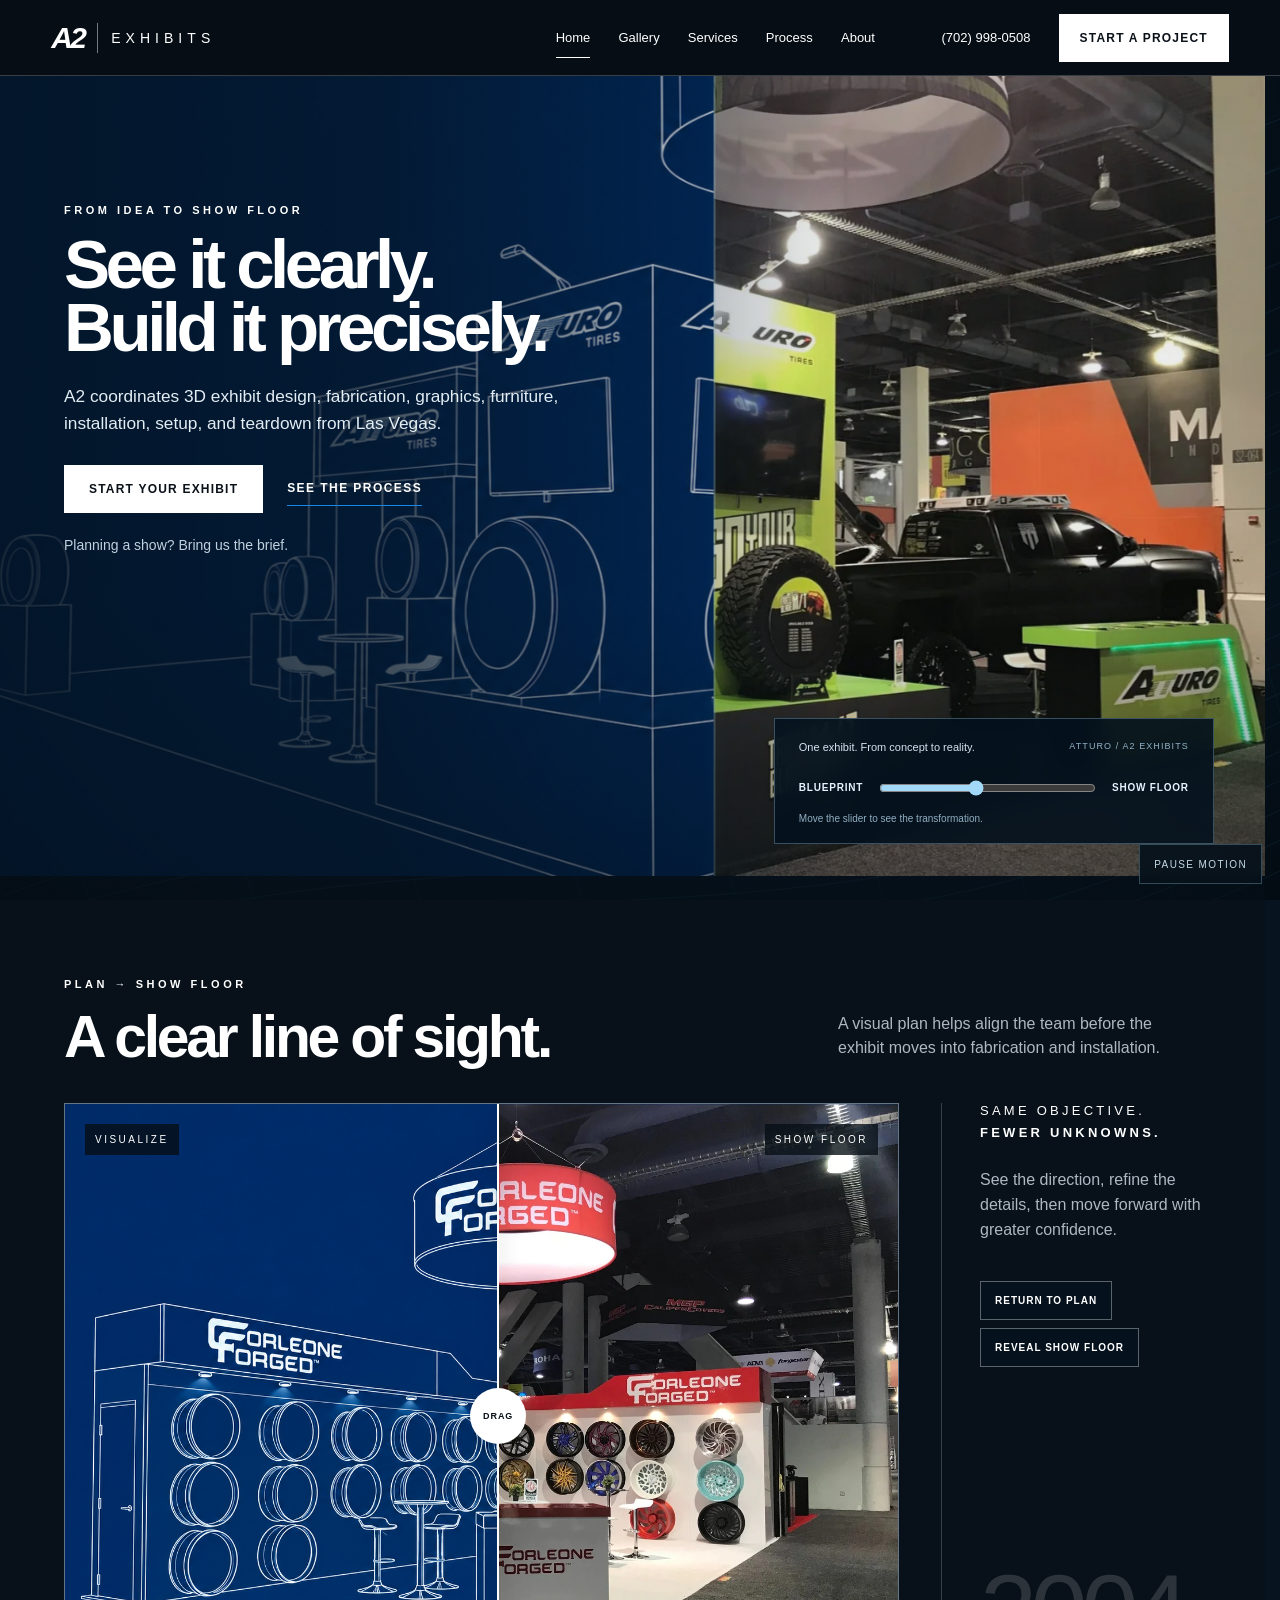
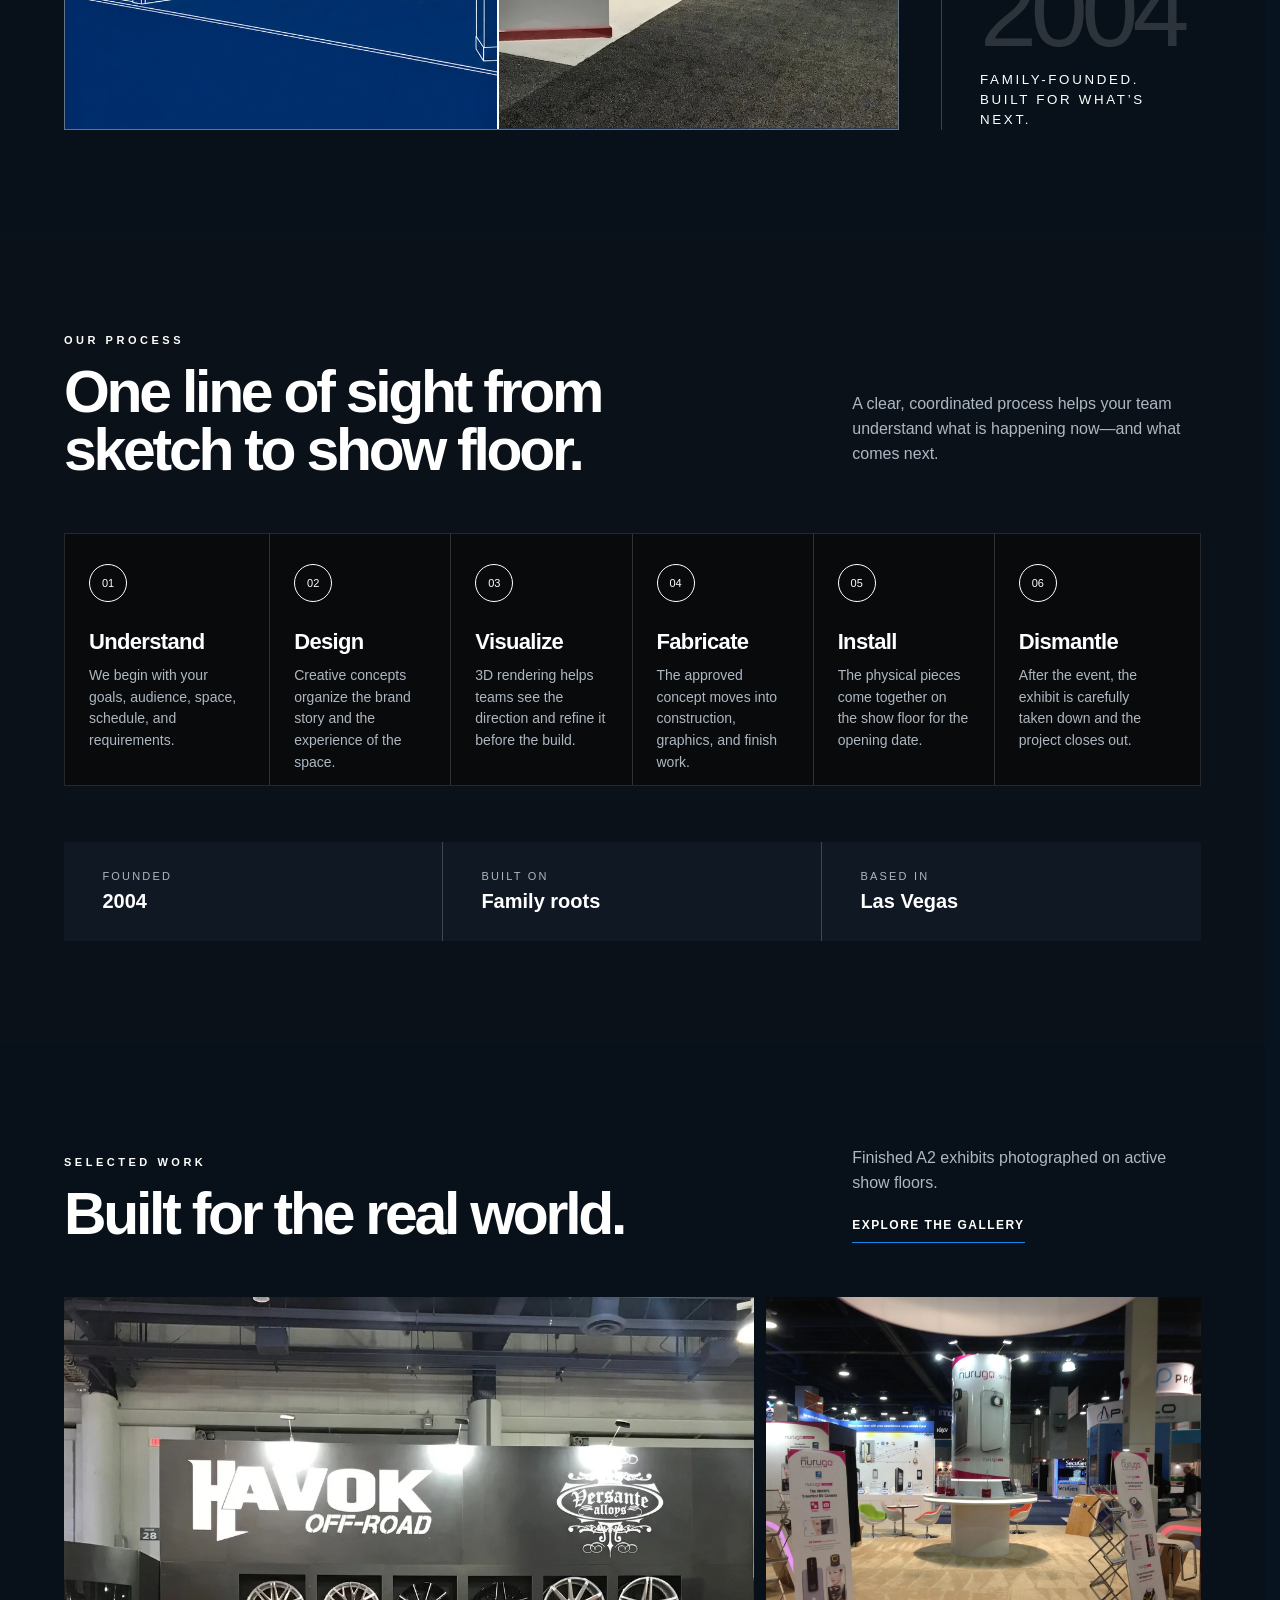
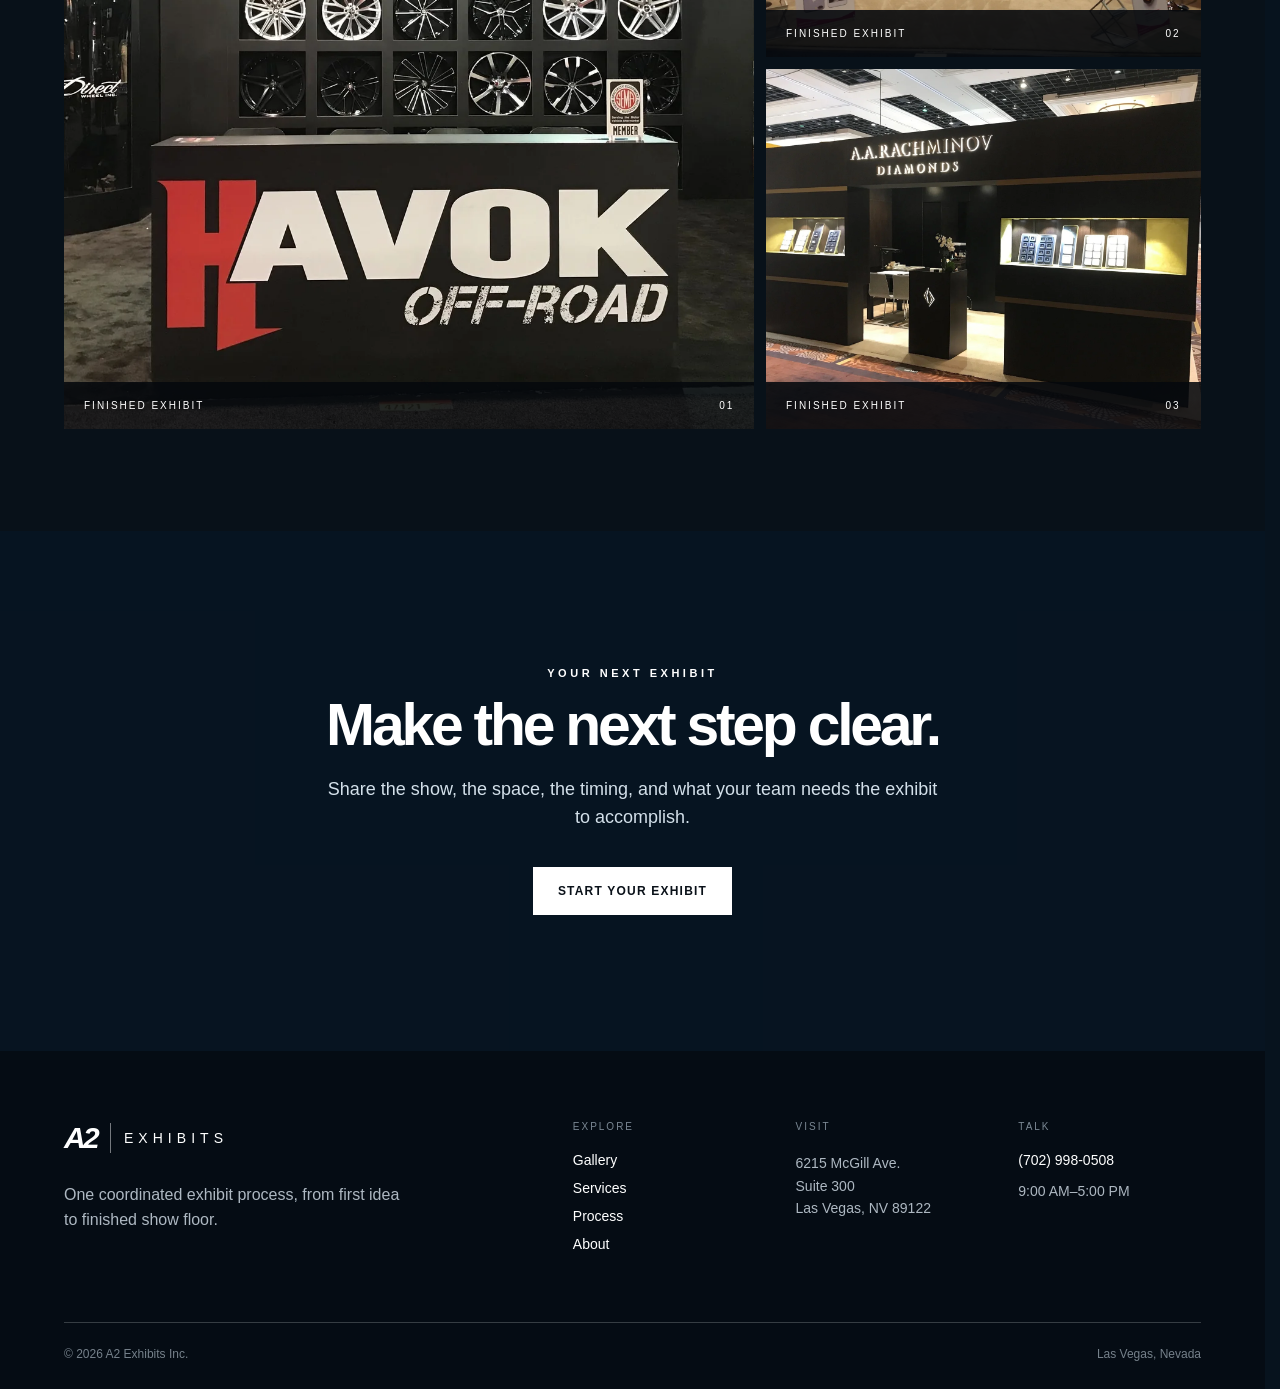
==== index.html @ d5bcac2b "v1" ====
<!doctype html><html lang="en"><head><meta charset="UTF-8"/><meta name="viewport" content="width=device-width,initial-scale=1"/><meta name="description" content="A2 Exhibits coordinates trade show exhibit design, fabrication, graphics, furniture, installation, setup, and teardown from Las Vegas."/><meta name="theme-color" content="#071018"/><meta property="og:title" content="A2 Exhibits | From Idea to Show Floor"/><meta property="og:description" content="One coordinated exhibit process from design through the finished show floor."/><meta property="og:type" content="website"/><title>A2 Exhibits | From Idea to Show Floor</title><script type="application/ld+json">{"@context":"https://schema.org","@type":"LocalBusiness","name":"A2 Exhibits Inc.","foundingDate":"2004","telephone":"+1-702-998-0508","address":{"@type":"PostalAddress","streetAddress":"6215 McGill Ave. Suite 300","addressLocality":"Las Vegas","addressRegion":"NV","postalCode":"89122","addressCountry":"US"}}</script>  <script type="module" crossorigin src="./assets/main-TRysPRnf.js"></script>
  <link rel="stylesheet" crossorigin href="./assets/main-COC-IP4l.css">
</head><body data-page="home"><div id="root"></div></body></html>
---- assets/main-COC-IP4l.css ----
.editorial-page{color:#fff;--editorial-line:rgba(177,210,228,.2);--editorial-muted:#b7c7d1;--editorial-surface:rgba(7,14,20,.76)}.editorial-width{width:calc(100% - clamp(44px,10vw,160px));max-width:1500px;margin-inline:auto;min-width:0}.editorial-page p{color:var(--editorial-muted);font-size:16px;line-height:1.7}.editorial-page .eyebrow{color:#a7d3ed;font-size:10px;line-height:1.5;letter-spacing:.23em}.editorial-page h1{font-size:clamp(52px,5.7vw,94px);line-height:1.02;letter-spacing:-.055em}.editorial-page h1 span{color:#b5cbd9}.editorial-page h2{font-size:clamp(34px,3.8vw,60px);line-height:1.08;letter-spacing:-.045em}.editorial-page h3{font-size:28px;line-height:1.12;letter-spacing:-.035em}.editorial-page .editorial-lede{font-size:clamp(17px,1.45vw,21px);line-height:1.65;max-width:560px}.editorial-page figure{margin:0;min-width:0}.editorial-page figure img{display:block;width:100%;height:auto;object-fit:cover}.editorial-page figcaption{font-size:10px;letter-spacing:.1em;line-height:1.6;color:#b7c7d1;padding:16px 0}.company-hero{display:grid;grid-template-columns:1.04fr 1fr;align-items:center;gap:clamp(32px,5vw,80px);padding-block:clamp(54px,6vw,96px)}.company-hero-copy{min-width:0}.company-hero-photo{border:1px solid var(--editorial-line);background:var(--editorial-surface)}.company-hero-photo img{aspect-ratio:4/3}.company-hero-photo figcaption{display:flex;justify-content:space-between;gap:20px;padding:17px 20px}.company-facts{display:grid;grid-template-columns:repeat(3,minmax(0,1fr));border-block:1px solid var(--editorial-line);padding-block:28px;margin-block:0 88px}.company-facts>div{padding:0 32px;border-right:1px solid var(--editorial-line)}.company-facts>div:first-child{padding-left:0}.company-facts>div:last-child{border:0}.company-facts dt{font-size:10px;letter-spacing:.18em;text-transform:uppercase;color:var(--editorial-muted);margin-bottom:12px}.company-facts dd{font-size:clamp(24px,2.6vw,40px);font-weight:700;letter-spacing:-.035em;margin:0}.company-story{display:grid;grid-template-columns:1fr .85fr;gap:clamp(40px,9vw,140px);padding-bottom:100px;scroll-margin-top:110px}.company-story>div>p{max-width:610px}.company-milestones{list-style:none;padding:0;margin:0;border-left:1px solid var(--editorial-line)}.company-milestones li{padding:5px 0 24px 32px;margin-bottom:24px;border-bottom:1px solid var(--editorial-line)}.company-milestones li:last-child{margin:0;border:0;padding-bottom:0}.company-milestones span,.editorial-index{font-size:11px;letter-spacing:.13em;color:#91c8e8}.company-milestones h3{margin:14px 0 10px}.company-milestones p{margin-bottom:0}.company-capabilities{display:grid;grid-template-columns:1fr 1fr;gap:clamp(36px,6vw,90px);align-items:center;margin-bottom:100px}.company-capabilities figure img{aspect-ratio:4/3;border:1px solid var(--editorial-line)}.capability-lines{list-style:none;margin:25px 0;padding:0}.capability-lines li{display:flex;align-items:center;gap:20px;padding:18px 0;border-top:1px solid var(--editorial-line);font-size:15px}.capability-lines span{color:#91c8e8;font-size:11px}.company-principles{margin-bottom:100px}.principle-grid{display:grid;grid-template-columns:repeat(3,minmax(0,1fr));gap:16px;margin-top:36px}.principle-grid article{padding:32px;background:var(--editorial-surface);border:1px solid var(--editorial-line)}.principle-grid h3{margin:34px 0 16px}.principle-grid p{margin:0}.company-contact{display:grid;grid-template-columns:1fr .6fr;gap:48px;align-items:center;border-top:1px solid var(--editorial-line);padding:50px 0 80px}.company-contact .button{margin-top:12px}.company-contact-details{display:flex;flex-direction:column;align-items:flex-start;gap:20px;border-left:1px solid var(--editorial-line);padding:20px 0 20px 40px}.company-contact-details address{color:var(--editorial-muted);line-height:1.8}.company-contact-details>a{font-size:clamp(23px,2.5vw,34px);text-decoration:none}.company-contact-details>span:last-child{font-size:13px;color:var(--editorial-muted)}.process-introduction{display:grid;grid-template-columns:1.2fr 1fr;gap:clamp(36px,7vw,100px);align-items:end;padding-block:80px 55px}.process-introduction h1{margin-bottom:0}.process-introduction>div>p:last-of-type{max-width:500px}.process-overview{display:grid;grid-template-columns:repeat(6,minmax(0,1fr));border:1px solid var(--editorial-line);background:var(--editorial-surface);margin-bottom:90px}.process-overview a{padding:22px;display:grid;grid-template-columns:1fr auto;gap:18px;text-decoration:none;border-right:1px solid var(--editorial-line);transition:background-color .2s}.process-overview a:last-child{border:0}.process-overview a:hover{background:#3683b12b}.process-overview a>span:first-child{grid-column:1/-1;font-size:11px;color:#91c8e8}.process-overview strong{font-size:14px;font-weight:500}.process-overview a>span:last-child{color:#91c8e8}.process-chapter{margin-bottom:88px}.chapter-heading{display:grid;grid-template-columns:1.2fr .8fr;align-items:end;gap:60px;margin-bottom:30px}.chapter-heading h2{margin-bottom:0}.chapter-heading>p{margin:0;max-width:480px}.chapter-body{display:grid;grid-template-columns:.95fr 1.05fr;gap:32px;align-items:start}.chapter-photo{position:sticky;top:104px}.chapter-photo img{aspect-ratio:4/3;border:1px solid var(--editorial-line)}.chapter-stages{display:grid;gap:16px}.journey-stage{padding:30px 34px;background:var(--editorial-surface);border:1px solid var(--editorial-line);scroll-margin-top:100px}.journey-stage-title{display:flex;align-items:baseline;gap:20px}.journey-stage h3{margin-bottom:16px;font-size:32px}.journey-stage p{margin-bottom:15px}.journey-stage .stage-focus{font-size:12px;color:#9db1be;line-height:1.8}.stage-outcome{border-top:1px solid var(--editorial-line);padding-top:16px;display:grid;gap:7px}.stage-outcome span{font-size:9px;text-transform:uppercase;letter-spacing:.15em;color:#91c8e8}.stage-outcome strong{font-size:14px;font-weight:500}.process-ready{border-top:1px solid var(--editorial-line);padding:45px 0 80px}.process-ready ul{padding:0;list-style:none;display:grid;grid-template-columns:repeat(4,minmax(0,1fr));gap:14px;margin:35px 0}.process-ready li{background:var(--editorial-surface);border:1px solid var(--editorial-line);padding:24px;font-size:14px;display:grid;gap:25px}.process-ready li span{font-size:11px;color:#91c8e8}.process-ready-action{display:flex;align-items:center;justify-content:space-between;gap:24px}.process-ready-action p{margin:0}@media(max-width:1100px){.company-hero,.company-capabilities{gap:32px}.company-hero h1{font-size:clamp(46px,5.6vw,66px)}.process-overview a{padding:18px 12px}.process-overview strong{font-size:12px}.chapter-body{grid-template-columns:.8fr 1fr;gap:24px}.journey-stage{padding:24px}.principle-grid article{padding:24px}.company-story{gap:40px}}@media(max-width:760px){.editorial-width{width:calc(100% - 28px)}.editorial-page{text-align:center}.editorial-page h1,.company-hero h1{font-size:clamp(40px,10.5vw,64px)}.editorial-page h2{font-size:clamp(30px,8.3vw,44px)}.editorial-page .editorial-lede{margin-inline:auto}.editorial-page .eyebrow{letter-spacing:.17em}.company-hero{grid-template-columns:1fr;gap:30px;padding-block:48px 32px}.company-hero-copy{padding-inline:8px}.company-hero-photo figcaption{display:block;padding:14px}.company-hero-photo figcaption span{display:block}.company-facts{grid-template-columns:1fr;gap:18px;padding:24px 0;margin-bottom:44px}.company-facts>div,.company-facts>div:first-child{padding:0 0 18px;border:0;border-bottom:1px solid var(--editorial-line)}.company-facts>div:last-child{padding:0}.company-facts dd{font-size:28px}.company-facts dt{margin-bottom:6px}.company-story,.company-capabilities{grid-template-columns:1fr;gap:32px;padding-bottom:0;margin-bottom:52px}.company-story>div{padding:0 10px}.company-milestones{border:0;display:grid;gap:12px}.company-milestones li,.company-milestones li:last-child{margin:0;padding:26px 18px;background:var(--editorial-surface);border:1px solid var(--editorial-line)}.company-capabilities>div{padding:0 10px}.capability-lines li{justify-content:center;gap:12px}.company-principles{margin-bottom:48px}.principle-grid{grid-template-columns:1fr;gap:12px;margin-top:24px}.principle-grid article{padding:26px 18px}.principle-grid h3{margin-top:20px}.company-contact{grid-template-columns:1fr;gap:35px;padding:36px 8px 55px}.company-contact-details{align-items:center;border-left:0;border-top:1px solid var(--editorial-line);padding:28px 0 0;gap:16px}.process-introduction{grid-template-columns:1fr;gap:22px;padding:48px 8px 32px}.process-introduction>div>p:last-of-type{margin-inline:auto}.process-overview{grid-template-columns:repeat(3,minmax(0,1fr));margin-bottom:45px}.process-overview a{padding:18px 10px;gap:12px;border-bottom:1px solid var(--editorial-line)}.process-overview a:nth-child(3n){border-right:0}.process-overview a:nth-child(n+4){border-bottom:0}.process-overview a>span:first-child{text-align:left}.chapter-heading{grid-template-columns:1fr;gap:16px;padding-inline:8px;margin-bottom:24px}.chapter-heading>p{margin-inline:auto}.chapter-body{grid-template-columns:1fr;gap:16px}.chapter-photo{position:static}.chapter-photo figcaption{padding:12px 8px}.process-chapter{margin-bottom:48px}.journey-stage{padding:26px 18px;scroll-margin-top:90px}.journey-stage-title{justify-content:center;gap:12px}.journey-stage h3{font-size:30px}.stage-outcome{justify-items:center}.process-ready{padding:32px 0 55px}.process-ready ul{grid-template-columns:repeat(2,minmax(0,1fr));gap:10px;margin:25px 0}.process-ready li{padding:22px 12px;gap:14px;line-height:1.5}.process-ready-action{flex-direction:column;gap:18px;padding-inline:8px}}.collection-section{max-width:1500px;width:calc(100% - clamp(44px,10vw,160px));margin:0 auto;padding:0 0 70px}.collection-heading{display:flex;align-items:center;justify-content:space-between;gap:24px;padding:22px 0;border-top:1px solid rgba(177,210,228,.2);color:#b7c7d1}.collection-heading>span{font-size:11px;letter-spacing:.14em;text-transform:uppercase}.collection-heading p{font-size:14px;margin:0}.collection-grid{display:grid;grid-template-columns:repeat(3,minmax(0,1fr));gap:22px}.collection-photo{display:block;min-width:0;padding:0;border:1px solid rgba(177,210,228,.2);background:#070e14b3;color:#fff;text-align:left;cursor:zoom-in;overflow:hidden}.collection-photo img{display:block;width:100%;height:auto;aspect-ratio:4/3;object-fit:contain;transition:filter .2s}.collection-photo:hover img{filter:brightness(1.1)}.collection-photo:focus-visible{outline:2px solid #91c8e8;outline-offset:5px}.collection-caption{display:flex;justify-content:space-between;align-items:center;gap:12px;padding:18px;font-size:13px}.collection-caption>span:last-child{font-size:11px;color:#91c8e8;white-space:nowrap}.gallery-viewer{position:fixed;top:0;right:0;bottom:0;left:0;width:min(1300px,94vw);max-width:94vw;max-height:94dvh;padding:22px;border:1px solid rgba(177,210,228,.3);background:#071018;color:#fff;margin:auto;overflow:auto}.gallery-viewer::backdrop{background:#00050af0}.gallery-viewer-content{width:100%}.gallery-viewer-top{display:flex;align-items:center;justify-content:space-between;gap:18px;margin-bottom:18px;font-size:14px}.gallery-viewer button{border:1px solid rgba(177,210,228,.3);background:transparent;color:#fff;padding:12px 16px;font:inherit;cursor:pointer;min-height:44px;white-space:nowrap}.gallery-viewer button:hover{background:#91c8e824}.gallery-viewer button:focus-visible{outline:2px solid #91c8e8;outline-offset:3px}.gallery-viewer-content>img{display:block;max-width:100%;width:auto;max-height:70dvh;height:auto;margin:auto;object-fit:contain}.gallery-viewer-controls{display:flex;justify-content:space-between;align-items:center;gap:20px;margin-top:18px}.gallery-viewer-controls p{font-size:13px;color:#b7c7d1;text-align:center;margin:0}@media(max-width:1050px){.collection-grid{grid-template-columns:repeat(2,minmax(0,1fr));gap:16px}}@media(max-width:760px){.collection-section{width:calc(100% - 28px);padding-bottom:40px}.collection-heading{flex-direction:column;gap:10px;text-align:center}.collection-grid{grid-template-columns:1fr;gap:20px}.collection-caption{padding:16px}.gallery-viewer{padding:14px;max-width:96vw;width:96vw}.gallery-viewer-top{font-size:12px}.gallery-viewer-controls{flex-wrap:wrap;gap:12px}.gallery-viewer-controls p{order:3;flex-basis:100%}.gallery-viewer-content>img{max-height:65dvh}}@media(prefers-reduced-motion:reduce){.collection-photo img{transition:none}}.site-atmosphere{position:fixed;top:0;right:0;bottom:0;left:0;z-index:0;overflow:hidden;pointer-events:none;background:#07131e;contain:strict;view-transition-name:site-atmosphere}.site-atmosphere:before{content:"";position:absolute;top:0;right:0;bottom:0;left:0;z-index:1;background:radial-gradient(ellipse at 58% 52%,rgba(34,108,151,.15),transparent 42%),linear-gradient(180deg,rgba(3,11,18,.26),transparent 32%,rgba(20,74,105,.07) 62%,rgba(2,8,14,.34));mix-blend-mode:screen}.site-atmosphere:after{content:"";position:absolute;top:0;right:0;bottom:0;left:0;z-index:2;background:linear-gradient(90deg,rgba(2,8,13,.3),transparent 18%,transparent 82%,rgba(2,8,13,.25)),linear-gradient(0deg,rgba(2,7,12,.34),transparent 28%);box-shadow:inset 0 0 140px #0000003d}.wave-position-wrapper{position:absolute;top:-24px;bottom:-24px;left:-24px;width:calc(124vw + 48px);z-index:0;transform:translate3d(calc(var(--wave-page-index,0) * -6vw),0,0);will-change:transform;contain:layout paint}.spatial-lattice{position:relative;z-index:0;display:block;width:100%;height:100%;opacity:.95}html.motion-paused .wave-position-wrapper{transition:none}.motion-toggle{position:fixed;right:18px;bottom:16px;z-index:55;border:1px solid rgba(143,198,225,.32);padding:10px 14px;min-height:40px;background:#06111beb;color:#c4dbe7;font-size:10px;letter-spacing:.14em;text-transform:uppercase;cursor:pointer;-webkit-backdrop-filter:blur(8px);backdrop-filter:blur(8px)}.motion-toggle:hover{border-color:#93cce8;color:#fff}@media(max-width:760px){.motion-toggle{right:12px;bottom:10px;padding:8px 10px;font-size:9px}}:root{--ink:#0a1119;--ink2:#101923;--blue:#075aa8;--bright:#1787e8;--paper:#f4f2ed;--paper2:#e7e5df;--white:#fff;--muted:#aeb8c2;--muted-dark:#5f6871;--line:rgba(255,255,255,.2);--line-dark:rgba(10,17,25,.2);--container:1500px;--header-height:76px;font-family:Arial,Helvetica,sans-serif;color:var(--ink);background:var(--paper);font-synthesis:none;text-rendering:optimizeLegibility}*{box-sizing:border-box}html{scroll-behavior:smooth;scrollbar-gutter:stable}body{margin:0;min-width:0;min-height:100vh;background:var(--ink);-webkit-font-smoothing:antialiased}img{display:block;max-width:100%}a{color:inherit}button,input,select,textarea{font:inherit}button,a{-webkit-tap-highlight-color:transparent}address{font-style:normal}:focus-visible{outline:3px solid var(--bright);outline-offset:4px}.sr-only{position:absolute;width:1px;height:1px;padding:0;margin:-1px;overflow:hidden;clip:rect(0,0,0,0);white-space:nowrap;border:0}.site-header{height:var(--header-height);min-height:var(--header-height);background:#070e15f5;color:#fff;display:flex;align-items:center;justify-content:space-between;gap:32px;padding:0 clamp(22px,4vw,72px);position:fixed;inset:0 0 auto;z-index:50;border-bottom:1px solid var(--line);-webkit-backdrop-filter:blur(18px);backdrop-filter:blur(18px)}.wordmark{display:inline-flex;align-items:center;gap:13px;text-decoration:none;flex:none}.wordmark-a2{font-size:30px;font-weight:900;letter-spacing:-.09em;font-style:italic}.wordmark-divider{width:1px;height:30px;background:currentColor;opacity:.45}.wordmark-name{font-size:14px;letter-spacing:.36em}.site-nav{display:flex;align-items:center;gap:clamp(18px,2.2vw,38px);font-size:13px}.site-nav>a{text-decoration:none;padding-block:12px;white-space:nowrap}.site-nav>a:not(.button){border-bottom:1px solid transparent}.site-nav>a[aria-current=page],.site-nav>a:not(.button):hover{border-color:currentColor}.site-nav .nav-phone{margin-left:clamp(0px,3vw,48px)}.site-nav .nav-cta{padding:14px 20px}.menu-toggle{display:none;color:#fff;background:transparent;border:1px solid var(--line);text-transform:uppercase;letter-spacing:.18em;font-size:11px;padding:12px 14px}.button{display:inline-flex;align-items:center;justify-content:center;min-height:48px;padding:14px 24px;border:1px solid transparent;text-decoration:none;text-transform:uppercase;letter-spacing:.1em;font-weight:800;font-size:12px;cursor:pointer;transition:background .2s,color .2s,border-color .2s,transform .2s}.button:hover{transform:translateY(-2px)}.button-light{color:var(--ink);background:var(--white);border-color:var(--white)}.button-light:hover{background:var(--bright);color:#fff;border-color:var(--bright)}.button-dark{color:#fff;background:var(--ink);border-color:var(--ink)}.button-dark:hover{background:var(--blue);border-color:var(--blue)}.text-link{display:inline-flex;padding:10px 0;color:#fff;text-decoration:none;font-size:12px;font-weight:800;text-transform:uppercase;letter-spacing:.12em;border-bottom:1px solid var(--bright)}.dark-link{color:var(--ink)}.button-row{display:flex;align-items:center;flex-wrap:wrap;gap:24px;margin-top:28px}.eyebrow{margin:0 0 16px;font-size:11px;font-weight:800;line-height:1.2;letter-spacing:.32em;text-transform:uppercase}h1,h2,h3,p{margin-top:0}h1,h2,h3{text-wrap:balance}h1{font-size:clamp(52px,5.2vw,88px);line-height:.91;letter-spacing:-.065em;margin-bottom:24px}h2{font-size:clamp(38px,4.6vw,72px);line-height:.98;letter-spacing:-.055em;margin-bottom:22px}h3{font-size:22px;line-height:1.05;letter-spacing:-.03em}p{line-height:1.55}.home-hero{min-height:760px;display:grid;grid-template-columns:minmax(0,1fr) minmax(0,1.08fr);color:#fff;background:#052748;position:relative;overflow:hidden}.hero-plan{position:absolute;top:0;right:42%;bottom:0;left:0;background:none center/cover no-repeat;opacity:.52;mix-blend-mode:screen}.hero-copy{padding:clamp(96px,7.5vw,138px) clamp(28px,5vw,80px) 70px;position:relative;z-index:2;align-self:start}.hero-copy h1{max-width:760px}.hero-lede{max-width:680px;font-size:clamp(17px,1.35vw,22px);color:#e2ebf2}.microcopy{margin-top:22px;color:#c0d1df;font-size:14px}.hero-photo{min-height:760px;position:relative;overflow:hidden;clip-path:polygon(13% 0,100% 0,100% 100%,0 100%);background:var(--ink)}.hero-photo:after{content:"";position:absolute;top:0;right:0;bottom:0;left:0;background:#010c152e;pointer-events:none}.hero-photo img{width:100%;height:100%;object-fit:cover;object-position:48% center}.photo-proof{position:absolute;right:28px;bottom:28px;z-index:2;padding:10px 12px;background:#070e15db;color:#fff;font-size:10px;text-transform:uppercase;letter-spacing:.22em}.compare-section{color:#fff;background:#0b131c;padding:clamp(72px,8vw,128px) clamp(22px,5vw,80px)}.compare-heading-row{max-width:var(--container);margin:0 auto 38px;display:grid;grid-template-columns:minmax(0,1.2fr) minmax(280px,.6fr);align-items:end;gap:48px}.compare-heading-row h2{margin-bottom:0}.compare-heading-row>p{color:var(--muted);max-width:470px;margin:0 0 4px}.compare-layout{max-width:var(--container);margin:0 auto;display:grid;grid-template-columns:minmax(0,3fr) minmax(260px,.75fr);gap:42px;align-items:stretch}.compare-frame{min-height:550px;position:relative;overflow:hidden;border:1px solid rgba(255,255,255,.38);background:#051f38}.compare-frame img{position:absolute;top:0;right:0;bottom:0;left:0;width:100%;height:100%;object-fit:cover}.compare-base{object-position:center;filter:contrast(1.05) brightness(.8)}.compare-reveal{position:absolute;inset:0 0 0 var(--position);overflow:hidden}.compare-reveal img{width:calc(100%*100/(100 - var(--position)));max-width:none;left:auto;right:0;object-position:center}.compare-divider{position:absolute;top:0;bottom:0;left:var(--position);width:2px;background:#fff;transform:translate(-1px);box-shadow:0 0 20px #00000073}.compare-divider:after{content:"DRAG";position:absolute;top:50%;left:50%;transform:translate(-50%,-50%);width:56px;height:56px;border-radius:50%;background:#fff;color:var(--ink);display:grid;place-items:center;font-size:9px;letter-spacing:.1em;font-weight:900}.compare-range{position:absolute;top:0;right:0;bottom:0;left:0;width:100%;height:100%;opacity:0;cursor:ew-resize}.compare-label{position:absolute;top:20px;z-index:4;font-size:10px;text-transform:uppercase;letter-spacing:.25em;background:#060d14c7;padding:10px}.compare-label-left{left:20px}.compare-label-right{right:20px}.compare-note{display:flex;flex-direction:column;justify-content:center;border-left:1px solid var(--line);padding-left:38px}.compare-note>span:first-child,.compare-note>strong{font-size:13px;letter-spacing:.25em;text-transform:uppercase}.compare-note>strong{margin:7px 0 28px}.compare-note p{color:var(--muted)}.compare-note .year{margin-top:auto;font-size:clamp(70px,8vw,130px);line-height:.8;font-weight:200;letter-spacing:-.06em;color:#ffffff26}.compare-note small{margin-top:18px;line-height:1.5;text-transform:uppercase;letter-spacing:.2em}.section-light{background:var(--paper);color:var(--ink)}.section-dark{background:var(--ink);color:#fff}.process-preview,.work-preview,.gallery-section,.services-list,.timeline,.story-section,.location-section{padding:clamp(72px,8vw,132px) clamp(22px,5vw,80px)}.section-intro{max-width:var(--container);margin:0 auto 54px}.split-intro{display:grid;grid-template-columns:minmax(0,1.35fr) minmax(280px,.65fr);gap:64px;align-items:end}.split-intro h2{margin-bottom:0}.split-intro>p,.split-intro>div:last-child>p{max-width:500px;color:var(--muted-dark);margin-bottom:12px}.work-preview .split-intro>div:last-child>p{color:var(--muted)}.process-grid{max-width:var(--container);margin:0 auto;display:grid;grid-template-columns:repeat(6,1fr);border-top:1px solid var(--line-dark)}.process-step{padding:30px 24px 12px 0;min-height:230px;position:relative;border-right:1px solid var(--line-dark)}.process-step:not(:first-child){padding-left:24px}.process-step:last-child{border-right:0}.process-step>span{display:inline-grid;width:38px;height:38px;place-items:center;border:1px solid currentColor;border-radius:50%;font-size:11px}.process-step h3{margin:28px 0 12px}.process-step p{color:var(--muted-dark);font-size:14px;margin-bottom:0}.trust-strip{max-width:var(--container);margin:56px auto 0;display:grid;grid-template-columns:repeat(3,1fr);background:var(--ink2);color:#fff}.trust-strip>div{padding:28px clamp(20px,3vw,48px);border-right:1px solid var(--line);display:flex;flex-direction:column;gap:8px}.trust-strip>div:last-child{border-right:0}.trust-strip span{color:var(--muted);font-size:11px;text-transform:uppercase;letter-spacing:.2em}.trust-strip strong{font-size:20px}.preview-grid{max-width:var(--container);margin:0 auto;display:grid;grid-template-columns:1.35fr .85fr;grid-template-rows:repeat(2,minmax(260px,360px));gap:12px}.project-card{margin:0;position:relative;overflow:hidden;background:var(--ink2)}.project-card:first-child{grid-row:1/span 2}.project-card img{width:100%;height:100%;object-fit:cover;transition:transform .5s}.project-card:hover img{transform:scale(1.025)}.project-card figcaption,.gallery-item figcaption{position:absolute;inset:auto 0 0;display:flex;justify-content:space-between;gap:16px;padding:18px 20px;background:#05090de0;color:#fff;font-size:10px;text-transform:uppercase;letter-spacing:.2em}.conversion-band{min-height:520px;display:grid;place-content:center;justify-items:center;text-align:center;padding:72px 22px;color:#fff;background:#073c70 none center/cover no-repeat;position:relative;isolation:isolate}.conversion-band:before{content:"";position:absolute;top:0;right:0;bottom:0;left:0;background:#02121fc7;z-index:-1}.conversion-band h2{max-width:900px}.conversion-band p:not(.eyebrow){max-width:620px;color:#d3e0ea;font-size:18px}.conversion-band .button{margin-top:18px}.interior-hero{min-height:540px;color:#fff;display:grid;place-items:center;text-align:center;position:relative;overflow:hidden;background:#052e52;padding:90px 22px}.interior-plan{position:absolute;top:0;right:0;bottom:0;left:0;background:none center/cover no-repeat;opacity:.42}.interior-hero:after{content:"";position:absolute;top:0;right:0;bottom:0;left:0;background:#020c1580}.interior-copy{max-width:1100px;position:relative;z-index:2}.interior-copy h1{font-size:clamp(54px,7vw,112px)}.interior-copy>p:last-of-type{max-width:760px;margin:0 auto;font-size:clamp(17px,1.5vw,22px);color:#e0e9f0}.gallery-grid{max-width:var(--container);margin:0 auto;display:grid;grid-template-columns:repeat(12,1fr);gap:14px}.gallery-item{margin:0;position:relative;overflow:hidden;min-height:380px;background:var(--ink2)}.gallery-item img{width:100%;height:100%;object-fit:cover;transition:transform .5s}.gallery-item:hover img{transform:scale(1.02)}.gallery-item-1,.gallery-item-4{grid-column:span 7}.gallery-item-2,.gallery-item-3{grid-column:span 5}.gallery-item-5,.gallery-item-6{grid-column:span 6}.quiet-note{padding:clamp(80px,10vw,150px) clamp(22px,10vw,180px)}.quiet-note h2{max-width:1050px}.quiet-note>p:last-child{max-width:680px;color:var(--muted);font-size:18px}.services-list{display:grid;gap:0}.service-row{max-width:var(--container);width:100%;margin:0 auto;padding:42px 0;display:grid;grid-template-columns:90px minmax(260px,1fr) minmax(280px,.8fr);gap:34px;align-items:start;border-top:1px solid var(--line-dark)}.service-row:last-child{border-bottom:1px solid var(--line-dark)}.service-row>span{color:var(--blue);font-size:13px;letter-spacing:.18em}.service-row h2{font-size:clamp(32px,4vw,58px);margin:0}.service-row p{margin:4px 0 0;color:var(--muted-dark);max-width:520px}.service-feature{display:grid;grid-template-columns:1.15fr .85fr;min-height:700px}.feature-photo{min-height:650px}.feature-photo img{width:100%;height:100%;object-fit:cover}.feature-copy{align-self:center;padding:clamp(60px,8vw,130px)}.feature-copy p:not(.eyebrow){color:var(--muted);font-size:18px}.feature-copy .button{margin-top:24px}.timeline{display:grid;gap:0}.timeline-row{max-width:var(--container);width:100%;margin:0 auto;padding:56px 0;display:grid;grid-template-columns:90px minmax(300px,.8fr) minmax(360px,1.15fr);gap:42px;align-items:center;border-top:1px solid var(--line-dark)}.timeline-number{font-size:38px;color:var(--blue);font-weight:800}.timeline-row h2{font-size:clamp(42px,5vw,78px);margin-bottom:18px}.timeline-row>div p:last-child{color:var(--muted-dark);max-width:560px}.timeline-row img{width:100%;aspect-ratio:16/9;object-fit:cover}.story-section{display:grid;grid-template-columns:minmax(240px,.65fr) minmax(0,1.35fr);gap:clamp(48px,10vw,170px);align-items:start}.story-index{position:sticky;top:130px;display:flex;flex-direction:column}.story-index>span{font-size:clamp(96px,14vw,220px);line-height:.8;letter-spacing:-.08em;color:var(--paper2);font-weight:800}.story-index small{margin-top:24px;text-transform:uppercase;letter-spacing:.2em}.story-copy{max-width:820px}.story-copy>p:not(.eyebrow){font-size:clamp(18px,1.5vw,23px);color:var(--muted-dark)}.about-values{display:grid;grid-template-columns:repeat(3,1fr);padding:0 clamp(22px,5vw,80px)}.about-values article{padding:clamp(55px,7vw,110px) clamp(20px,4vw,64px);border-right:1px solid var(--line)}.about-values article:last-child{border-right:0}.about-values span{color:var(--bright);letter-spacing:.2em}.about-values h3{font-size:42px;margin:60px 0 18px}.about-values p{color:var(--muted)}.location-section{display:flex;justify-content:space-between;gap:48px;align-items:end}.location-section h2{margin-bottom:18px}.location-section>div:first-child>p:last-child{color:var(--muted-dark);font-size:18px}.location-actions{display:flex;align-items:center;flex-wrap:wrap;gap:28px}.inquiry-layout{display:grid;grid-template-columns:minmax(0,1.45fr) minmax(300px,.55fr);gap:clamp(44px,8vw,120px);padding:clamp(72px,8vw,132px) clamp(22px,6vw,96px)}.project-form{max-width:950px}.form-heading{display:grid;grid-template-columns:64px 1fr;gap:20px;align-items:start;margin:12px 0 32px;padding-top:26px;border-top:1px solid var(--line-dark)}.form-heading>span{color:var(--blue);font-size:13px;letter-spacing:.18em}.form-heading h2{font-size:clamp(32px,4vw,58px)}.field-grid{display:grid;grid-template-columns:repeat(2,1fr);gap:22px;margin-bottom:66px}.field-wide{grid-column:1/-1}.project-form label>span,.project-form legend{display:block;margin-bottom:10px;font-size:11px;font-weight:800;letter-spacing:.15em;text-transform:uppercase}.project-form input:not([type=checkbox]),.project-form select,.project-form textarea{width:100%;border:1px solid #b8bdc1;border-radius:0;background:#fff;color:var(--ink);padding:16px 14px;min-height:52px}.project-form textarea{resize:vertical}.project-form fieldset{border:0;padding:0;margin:0 0 54px}.check-grid{display:grid;grid-template-columns:repeat(2,1fr);border-top:1px solid var(--line-dark)}.check-grid label{display:flex;align-items:center;gap:12px;padding:18px 8px;border-bottom:1px solid var(--line-dark);cursor:pointer}.check-grid label>span{margin:0}.check-grid input{width:22px;height:22px;accent-color:var(--blue)}.message-field{display:block;margin-bottom:26px}.submit-button{width:100%}.form-disclosure{color:var(--muted-dark);font-size:13px;margin-top:16px}.contact-panel{background:var(--ink);color:#fff;padding:clamp(34px,5vw,70px);align-self:start;position:sticky;top:112px}.contact-panel h2{font-size:48px}.contact-phone{display:inline-block;color:#fff;font-size:clamp(28px,3vw,44px);font-weight:800;margin:12px 0 36px;text-decoration-thickness:1px;text-underline-offset:7px}.contact-panel address,.contact-panel>span{color:var(--muted);line-height:1.7}.contact-panel>span{display:block;margin-top:24px}.brief-ready{margin-top:48px;padding-top:30px;border-top:1px solid var(--line)}.brief-ready strong{font-size:25px}.brief-ready p{color:var(--muted)}.site-footer{background:#05090d;color:#fff;padding:70px clamp(22px,5vw,80px) 28px}.footer-main{max-width:var(--container);margin:0 auto 70px;display:grid;grid-template-columns:.8fr 1.2fr;gap:90px}.footer-main>div:first-child>p{color:var(--muted);max-width:350px;margin-top:28px}.footer-links{display:grid;grid-template-columns:repeat(3,1fr);gap:40px}.footer-links>div{display:flex;flex-direction:column;gap:12px;font-size:14px}.footer-links a{text-decoration:none}.footer-links a:hover{color:var(--bright)}.footer-links address,.footer-links span:not(.footer-label){color:var(--muted);line-height:1.6}.footer-label{text-transform:uppercase;letter-spacing:.2em;color:#7c8995;font-size:10px;margin-bottom:8px}.footer-bottom{max-width:var(--container);margin:0 auto;border-top:1px solid var(--line);padding-top:24px;display:flex;justify-content:space-between;gap:20px;color:#76818b;font-size:12px}@media(max-width:1100px){:root{--header-height:70px}.site-header{height:var(--header-height);min-height:var(--header-height)}.menu-toggle{display:inline-flex}.site-nav{position:fixed;inset:var(--header-height) 0 auto;padding:30px 24px 36px;background:#071018;flex-direction:column;align-items:stretch;gap:4px;transform:translateY(-130%);opacity:0;visibility:hidden;transition:transform .25s,opacity .25s,visibility .25s;border-bottom:1px solid var(--line)}.site-nav.is-open{transform:translateY(0);opacity:1;visibility:visible}.site-nav>a{padding:15px 4px}.site-nav .nav-phone{margin-left:0}.site-nav .nav-cta{margin-top:12px;text-align:center}.home-hero{grid-template-columns:1fr}.hero-plan{top:0;right:0;bottom:0;left:0;opacity:.32}.hero-copy{min-height:620px;display:flex;flex-direction:column;justify-content:center}.hero-photo{min-height:520px;clip-path:none}.compare-layout{grid-template-columns:1fr}.compare-note{border-left:0;border-top:1px solid var(--line);padding:34px 0 0}.compare-note .year{margin-top:40px}.process-grid{grid-template-columns:repeat(3,1fr)}.process-step:nth-child(3){border-right:0}.process-step:nth-child(n+4){border-top:1px solid var(--line-dark)}.service-feature{grid-template-columns:1fr}.feature-copy{padding:72px 8vw}.timeline-row{grid-template-columns:64px 1fr}.timeline-row img{grid-column:2}.inquiry-layout{grid-template-columns:1fr}.contact-panel{position:static}}@media(max-width:760px){h1{font-size:clamp(48px,15vw,74px)}h2{font-size:clamp(38px,11vw,58px)}.site-header{padding-inline:20px}.wordmark-a2{font-size:25px}.wordmark-name{font-size:11px}.hero-copy{padding:82px 24px 64px;min-height:600px}.hero-lede{font-size:17px}.hero-photo{min-height:430px}.compare-heading-row,.split-intro{grid-template-columns:1fr;gap:24px}.compare-frame{min-height:420px}.compare-label{top:12px}.compare-label-left{left:12px}.compare-label-right{right:12px}.process-grid{grid-template-columns:1fr;border-top:0}.process-step,.process-step:not(:first-child){min-height:0;padding:28px 0;border-right:0;border-top:1px solid var(--line-dark);display:grid;grid-template-columns:48px 1fr;column-gap:18px}.process-step h3{margin:7px 0 8px}.process-step p{grid-column:2}.trust-strip{grid-template-columns:1fr}.trust-strip>div{border-right:0;border-bottom:1px solid var(--line)}.trust-strip>div:last-child{border-bottom:0}.preview-grid{grid-template-columns:1fr;grid-template-rows:auto}.project-card:first-child{grid-row:auto}.project-card{min-height:320px}.gallery-grid{grid-template-columns:1fr}.gallery-item-1,.gallery-item-2,.gallery-item-3,.gallery-item-4,.gallery-item-5,.gallery-item-6{grid-column:auto}.gallery-item{min-height:320px}.service-row{grid-template-columns:46px 1fr;gap:16px}.service-row p{grid-column:2}.timeline-row{grid-template-columns:48px 1fr;gap:18px}.timeline-row img{grid-column:1/-1}.story-section{grid-template-columns:1fr}.story-index{position:static}.story-index>span{font-size:110px}.about-values{grid-template-columns:1fr}.about-values article{border-right:0;border-bottom:1px solid var(--line)}.about-values article:last-child{border-bottom:0}.about-values h3{margin-top:28px}.location-section{align-items:flex-start;flex-direction:column}.field-grid,.check-grid{grid-template-columns:1fr}.field-wide{grid-column:auto}.footer-main{grid-template-columns:1fr;gap:54px}.footer-links{grid-template-columns:1fr 1fr}.footer-bottom{flex-direction:column}}@media(prefers-reduced-motion:reduce){html{scroll-behavior:auto}*,*:before,*:after{animation-duration:.01ms!important;animation-iteration-count:1!important;transition-duration:.01ms!important}}html{--parallax-x:0;--parallax-y:0;--hero-scroll:0;overflow-x:clip}body{overflow-x:clip}.page-stage{position:relative;z-index:1;min-height:100vh;padding-top:var(--header-height);backface-visibility:hidden;view-transition-name:page-content}.section-light{background:transparent;color:#fff;-webkit-backdrop-filter:none;backdrop-filter:none}.section-light .split-intro>p,.section-light .split-intro>div:last-child>p,.section-light .process-step p,.section-light .service-row p,.section-light .timeline-row>div p:last-child,.section-light .story-copy>p:not(.eyebrow),.location-section>div:first-child>p:last-child,.section-light .form-disclosure{color:#aeb8c2}.section-light .dark-link{color:#fff}.process-grid{background:#0a0a0ac7;border:1px solid rgba(255,255,255,.12);padding:0 24px}.process-step{border-color:#ffffff29}.services-list,.timeline{gap:12px}.service-row,.timeline-row{background:#0a0a0ad1;border:1px solid rgba(255,255,255,.12);padding:clamp(30px,3vw,48px) clamp(22px,3vw,44px)}.service-row:last-child{border-bottom:1px solid rgba(255,255,255,.12)}.story-section,.location-section,.inquiry-layout{margin:clamp(24px,4vw,64px) clamp(22px,5vw,80px);padding:clamp(54px,6vw,96px) clamp(28px,4vw,64px);background:#0a0a0acc;border:1px solid rgba(255,255,255,.12)}.story-index>span{color:#ffffff38}.form-heading,.check-grid,.check-grid label{border-color:#ffffff2e}.section-dark,.compare-section{background:#08111a78;-webkit-backdrop-filter:none;backdrop-filter:none}.interior-hero{background:#051e3042}.interior-plan{display:none}.interior-hero:after{background:#030d1714}.conversion-band{background:#05203559}.conversion-band:before{background:#03101d1a}.site-footer{background:#050c14c7}.story-index>span{color:#acb8bd}.about-values{grid-template-columns:repeat(3,minmax(0,1fr))}.about-values article{min-width:0}.about-values h3{overflow-wrap:anywhere}.home-hero{display:block;position:relative;min-height:800px;background:#09243c;isolation:isolate;overflow:hidden}.hero-scene{position:absolute;top:-2%;right:-2%;bottom:-2%;left:-2%;overflow:hidden;z-index:0;transform:translate3d(calc(var(--parallax-x) * -11px),calc(var(--parallax-y) * -8px - var(--hero-scroll) * 20px),0) scale(1.025);will-change:transform}.hero-scene img{position:absolute;top:0;right:0;bottom:0;left:0;width:100%;height:100%;max-width:none;object-fit:cover;object-position:50% 53%;-webkit-user-select:none;user-select:none;pointer-events:none}.hero-blueprint-image{filter:none}.hero-built-layer{position:absolute;top:0;right:0;bottom:0;left:0;clip-path:inset(0 0 0 var(--hero-split));transition:clip-path .42s cubic-bezier(.22,1,.36,1)}.home-hero.is-dragging .hero-built-layer,.home-hero.is-dragging .hero-seam{transition:none}.hero-seam{position:absolute;top:0;bottom:0;left:var(--hero-split);width:1px;background:#bcebffad;box-shadow:0 0 14px #7ed3ff59;transition:left .42s cubic-bezier(.22,1,.36,1)}.hero-shade{position:absolute;top:0;right:0;bottom:0;left:0;z-index:1;pointer-events:none;background:linear-gradient(90deg,#031323de,#041424b8 30%,#03121f14 66%),linear-gradient(0deg,rgba(2,12,22,.42),transparent 35%)}.hero-copy{position:relative;z-index:2;width:54%;max-width:870px;display:block;min-height:0;padding:clamp(115px,10vw,160px) clamp(28px,5vw,80px) 180px}.hero-copy h1{font-size:clamp(54px,5.4vw,88px)}.hero-copy .hero-lede{max-width:550px;font-size:clamp(17px,1.35vw,22px);color:#e3edf4}.hero-reveal-controls{position:absolute;bottom:32px;right:4vw;z-index:3;width:440px;max-width:calc(100% - 48px);padding:20px 24px 17px;background:#04111de6;border:1px solid rgba(158,205,234,.33);-webkit-backdrop-filter:blur(12px);backdrop-filter:blur(12px);color:#fff}.hero-reveal-title{display:flex;justify-content:space-between;gap:20px;margin-bottom:17px}.hero-reveal-title>span{font-size:11px;line-height:1.5;color:#d4e6f0;max-width:200px}.hero-reveal-title small{font-size:9px;letter-spacing:.12em;line-height:1.6;text-transform:uppercase;color:#92b3c8;text-align:right}.hero-reveal-track{display:flex;align-items:center;gap:14px}.hero-reveal-track button{border:0;background:transparent;color:#e4f4ff;font-size:10px;font-weight:700;letter-spacing:.08em;text-transform:uppercase;padding:7px 0;cursor:pointer;white-space:nowrap}.hero-reveal-track button[aria-pressed=true]{color:#79cafa}.hero-reveal-track input{width:100%;min-width:36px;accent-color:#a3d9f8;height:26px;cursor:ew-resize;touch-action:pan-y}.hero-reveal-caption{font-size:10px;color:#90afc4;margin:8px 0 0}.compare-frame{cursor:ew-resize;touch-action:pan-y;-webkit-user-select:none;user-select:none;isolation:isolate;aspect-ratio:4/3;min-height:0}.compare-frame:focus-within{outline:3px solid #77caff;outline-offset:5px}.compare-reveal{top:0;right:0;bottom:0;left:0;clip-path:inset(0 0 0 var(--position));transition:clip-path .7s cubic-bezier(.22,1,.36,1)}.compare-reveal img{width:100%;max-width:100%;left:0;right:auto;object-position:center}.compare-divider{z-index:3;transition:left .7s cubic-bezier(.22,1,.36,1)}.compare-frame.is-dragging .compare-reveal,.compare-frame.is-dragging .compare-divider{transition:none}.compare-range{z-index:5;pointer-events:none;touch-action:pan-y}.compare-actions{display:flex;gap:8px;flex-wrap:wrap;margin:22px 0 30px}.compare-actions button{-webkit-appearance:none;-moz-appearance:none;appearance:none;border:1px solid rgba(255,255,255,.35);background:#04131e99;color:#fff;padding:13px 14px;text-transform:uppercase;letter-spacing:.1em;font-size:10px;font-weight:800;cursor:pointer;transition:background-color .2s,color .2s}.compare-actions button:hover,.compare-actions button:focus-visible{background:#fff;color:var(--ink)}.compare-base{filter:none;animation:none}@keyframes plan-luminance{to{filter:brightness(1.02)}}.project-card,.gallery-item,.feature-photo,.timeline-row img{--tilt-x:0deg;--tilt-y:0deg;--lift:0px;transform:perspective(1200px) translateY(var(--lift)) rotateX(var(--tilt-y)) rotateY(var(--tilt-x));will-change:transform}:root{background:#07131e;scrollbar-color:#607581 #07131e}html.page-travelling{pointer-events:none;scroll-behavior:auto}::view-transition{pointer-events:none}::view-transition-group(root){animation:none;overflow:clip;z-index:-1}::view-transition-image-pair(root){isolation:isolate}::view-transition-old(root),::view-transition-new(root){animation:none;opacity:0}::view-transition-group(page-content){animation:none;overflow:clip;z-index:1}::view-transition-image-pair(page-content){isolation:isolate}::view-transition-old(page-content),::view-transition-new(page-content){mix-blend-mode:normal;opacity:1;animation-duration:.76s;animation-timing-function:cubic-bezier(.65,0,.25,1);animation-fill-mode:both}::view-transition-old(page-content){animation-name:page-out-forward}::view-transition-new(page-content){animation-name:page-in-forward}html[data-page-direction=back]::view-transition-old(page-content){animation-name:page-out-back}html[data-page-direction=back]::view-transition-new(page-content){animation-name:page-in-back}@keyframes page-out-forward{0%{transform:translate(0)}to{transform:translate(calc(-1 * var(--page-travel,100vw)))}}@keyframes page-out-back{0%{transform:translate(0)}to{transform:translate(var(--page-travel,100vw))}}@keyframes page-in-forward{0%{transform:translate(var(--page-travel,100vw))}to{transform:translate(0)}}@keyframes page-in-back{0%{transform:translate(calc(-1 * var(--page-travel,100vw)))}to{transform:translate(0)}}::view-transition-group(site-atmosphere){z-index:0;overflow:clip;animation-duration:.76s;animation-timing-function:cubic-bezier(.65,0,.25,1)}::view-transition-image-pair(site-atmosphere){isolation:isolate}::view-transition-old(site-atmosphere),::view-transition-new(site-atmosphere){mix-blend-mode:normal;animation-duration:.76s;animation-timing-function:cubic-bezier(.65,0,.25,1);animation-fill-mode:both}::view-transition-old(site-atmosphere){animation-name:atmosphere-hold}::view-transition-new(site-atmosphere){animation-name:atmosphere-in-forward}html[data-page-direction=back]::view-transition-new(site-atmosphere){animation-name:atmosphere-in-back}@keyframes atmosphere-hold{0%,to{transform:translate(0);opacity:1}}@keyframes atmosphere-in-forward{0%{transform:translate(18px);opacity:0}to{transform:translate(0);opacity:1}}@keyframes atmosphere-in-back{0%{transform:translate(-18px);opacity:0}to{transform:translate(0);opacity:1}}.site-header{view-transition-name:site-header}.site-footer{position:relative;z-index:1;view-transition-name:site-footer}.motion-toggle{view-transition-name:motion-toggle}::view-transition-group(site-header),::view-transition-group(site-footer),::view-transition-group(motion-toggle){z-index:4;animation:none}::view-transition-image-pair(site-header),::view-transition-image-pair(site-footer),::view-transition-image-pair(motion-toggle){isolation:isolate}::view-transition-old(site-header),::view-transition-old(site-footer),::view-transition-old(motion-toggle){mix-blend-mode:normal;animation:stationary-chrome-hold .76s both}::view-transition-new(site-header),::view-transition-new(site-footer),::view-transition-new(motion-toggle){mix-blend-mode:normal;animation:stationary-chrome-hide .76s both}@keyframes stationary-chrome-hold{0%,to{transform:translate(0);opacity:1}}@keyframes stationary-chrome-hide{0%,to{transform:translate(0);opacity:0}}html.motion-paused .hero-scene,html.motion-paused .project-card,html.motion-paused .gallery-item,html.motion-paused .feature-photo,html.motion-paused .timeline-row img{transform:none!important}html.motion-paused .compare-base{animation:none}@media(max-width:1100px)and (min-width:761px){.page-stage{min-height:100vh}.hero-copy{width:68%;padding-bottom:205px}.home-hero{min-height:780px}.hero-reveal-controls{right:28px}.hero-shade{background:linear-gradient(90deg,#031323e6,#03132380 55%,#03132314)}}@media(max-width:760px){.page-stage{min-height:100vh}.home-hero{display:flex;flex-direction:column;min-height:0;background:#05192a73}.hero-copy{width:100%;padding:74px 24px 42px;order:0;max-width:none}.hero-copy h1{font-size:clamp(48px,12.8vw,74px)}.hero-copy .microcopy{margin-bottom:0}.hero-scene{position:relative;inset:auto;order:1;width:100%;aspect-ratio:4/3;transform:none;flex:none}.hero-scene img{object-fit:cover;object-position:center}.hero-shade{display:none}.hero-reveal-controls{position:relative;order:2;bottom:auto;right:auto;width:auto;max-width:none;margin:0;padding:20px 24px;border:0;border-top:1px solid rgba(158,205,234,.33);border-bottom:1px solid rgba(158,205,234,.2);-webkit-backdrop-filter:none;backdrop-filter:none}.hero-reveal-track{gap:12px}.compare-frame{min-height:0;aspect-ratio:4/3}.compare-label{font-size:8px;letter-spacing:.15em;padding:8px;top:10px}.compare-divider:after{width:42px;height:42px;font-size:8px}.compare-actions button{flex:1 1 135px}.project-card,.gallery-item,.feature-photo,.timeline-row img{transform:none!important}.about-values{grid-template-columns:minmax(0,1fr)}.about-values h3{font-size:36px}.process-preview,.gallery-section,.services-list,.timeline{padding:38px 14px}.process-preview .section-intro,.services-list,.timeline{text-align:center}.process-preview .section-intro{margin-bottom:30px}.process-grid{grid-template-columns:1fr;gap:10px;padding:0;background:transparent;border:0}.process-step,.process-step:not(:first-child){display:grid;grid-template-columns:1fr;justify-items:center;column-gap:0;padding:24px 18px;background:#0a0a0ad1;border:1px solid rgba(255,255,255,.12)}.process-step h3{margin:14px 0 8px}.process-step p{grid-column:auto;max-width:32rem}.service-row{grid-template-columns:1fr;justify-items:center;text-align:center;padding:26px 18px;gap:10px}.service-row p{grid-column:auto;max-width:34rem}.service-row h2{overflow-wrap:anywhere}.timeline-row{grid-template-columns:1fr;justify-items:center;text-align:center;padding:26px 18px;gap:22px}.timeline-row img{grid-column:auto;width:100%}.timeline-row>div p:last-child{margin-inline:auto}.story-section,.location-section,.inquiry-layout{margin:14px;padding:36px 18px}.story-section{justify-items:center;text-align:center;gap:34px}.story-index{align-items:center}.story-copy{margin-inline:auto}.location-section{align-items:center;text-align:center}.location-actions{justify-content:center}.inquiry-layout{justify-items:center}.project-form{width:100%;margin-inline:auto}.form-heading{grid-template-columns:1fr;gap:8px;text-align:center}.contact-panel{width:100%;text-align:center}.site-footer{padding-bottom:66px}}@media(prefers-reduced-motion:reduce){.hero-scene,.project-card,.gallery-item,.feature-photo,.timeline-row img,.page-stage{transform:none!important}.compare-base{animation:none!important}.hero-built-layer,.hero-seam,.compare-reveal,.compare-divider{transition:none!important}}
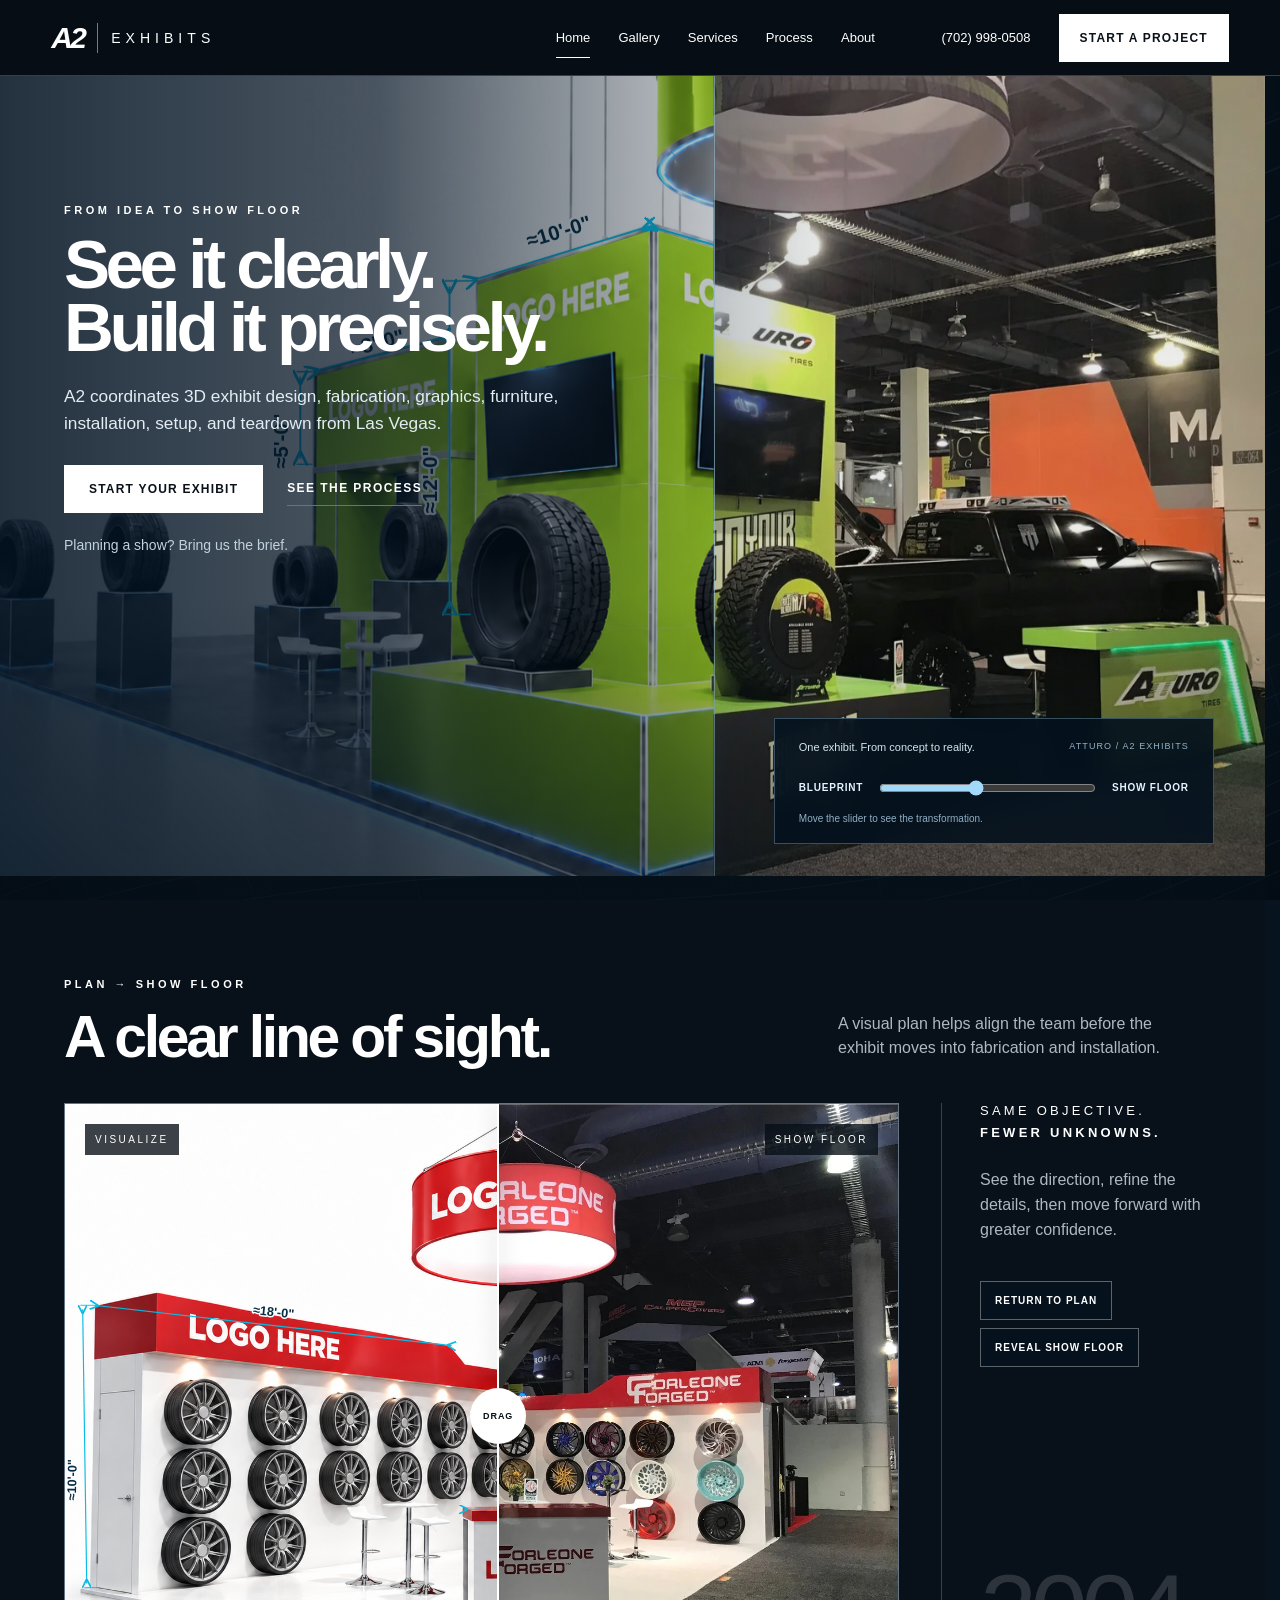
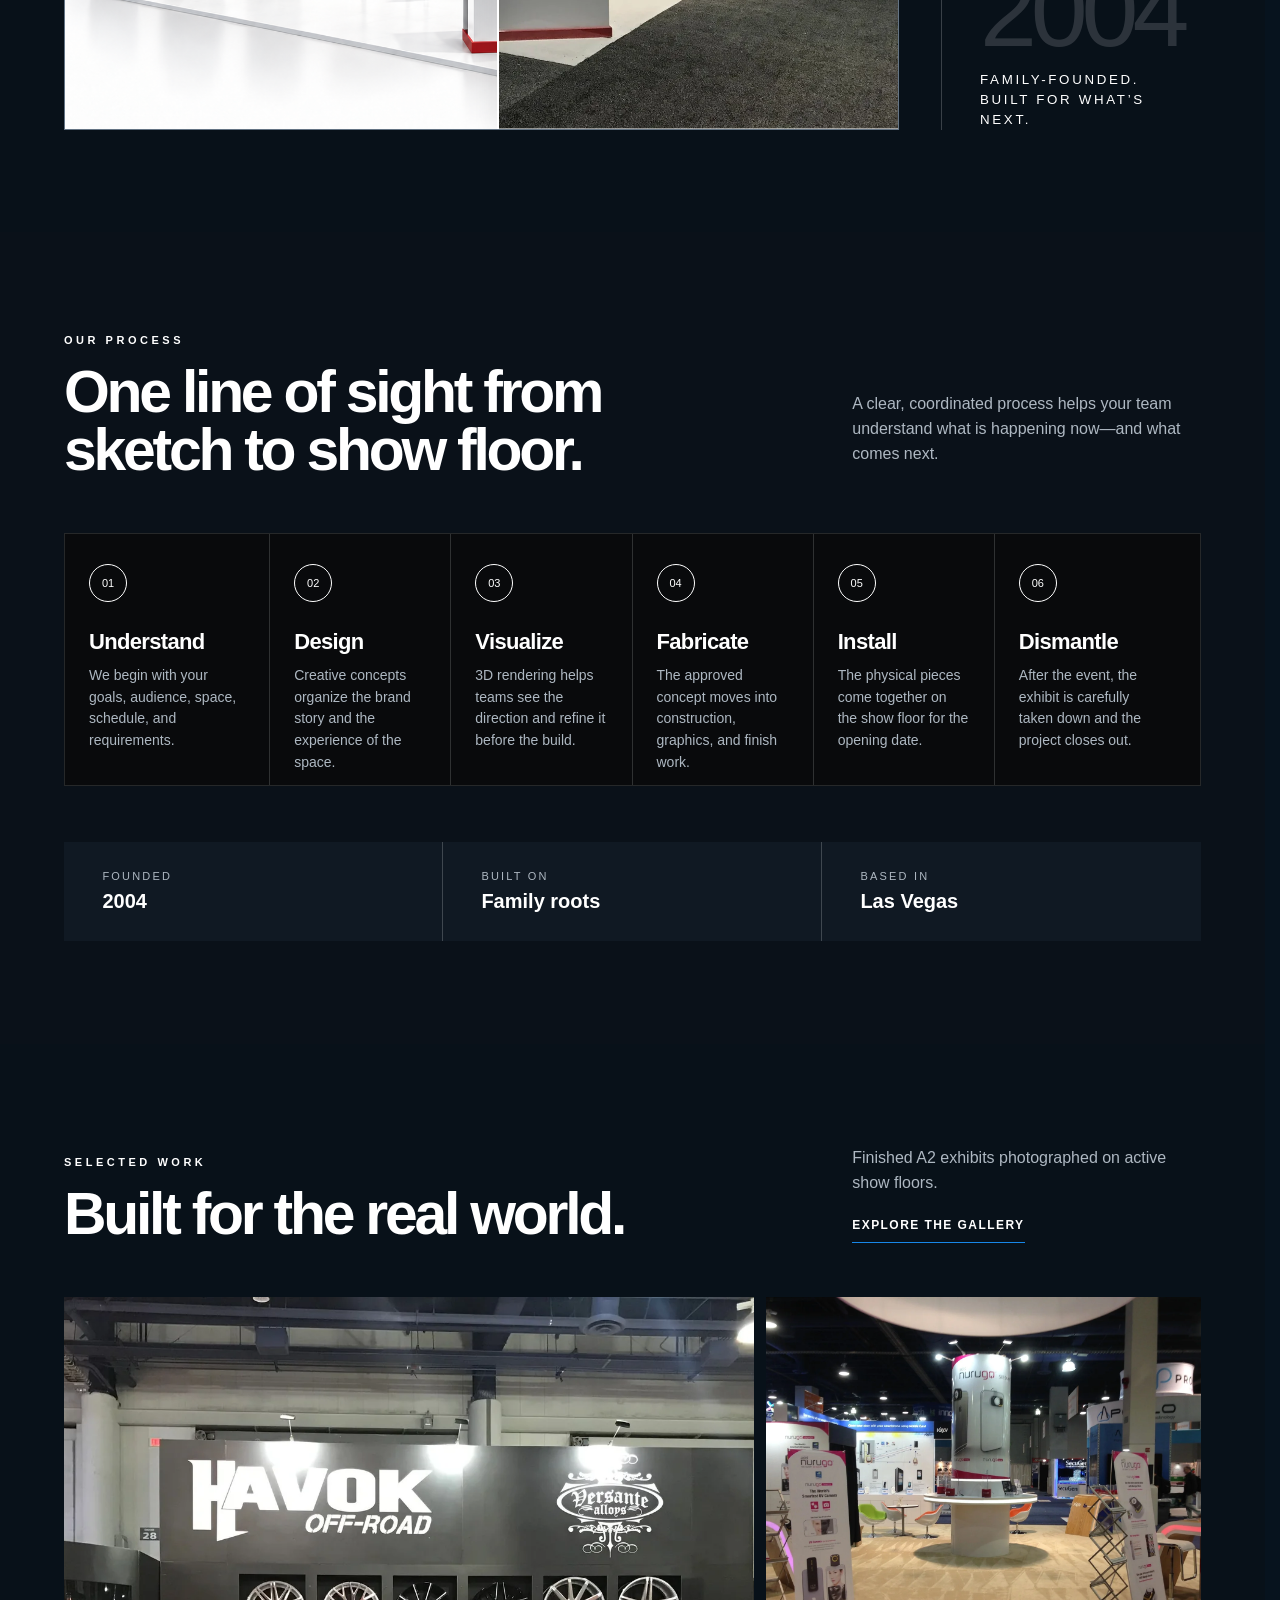
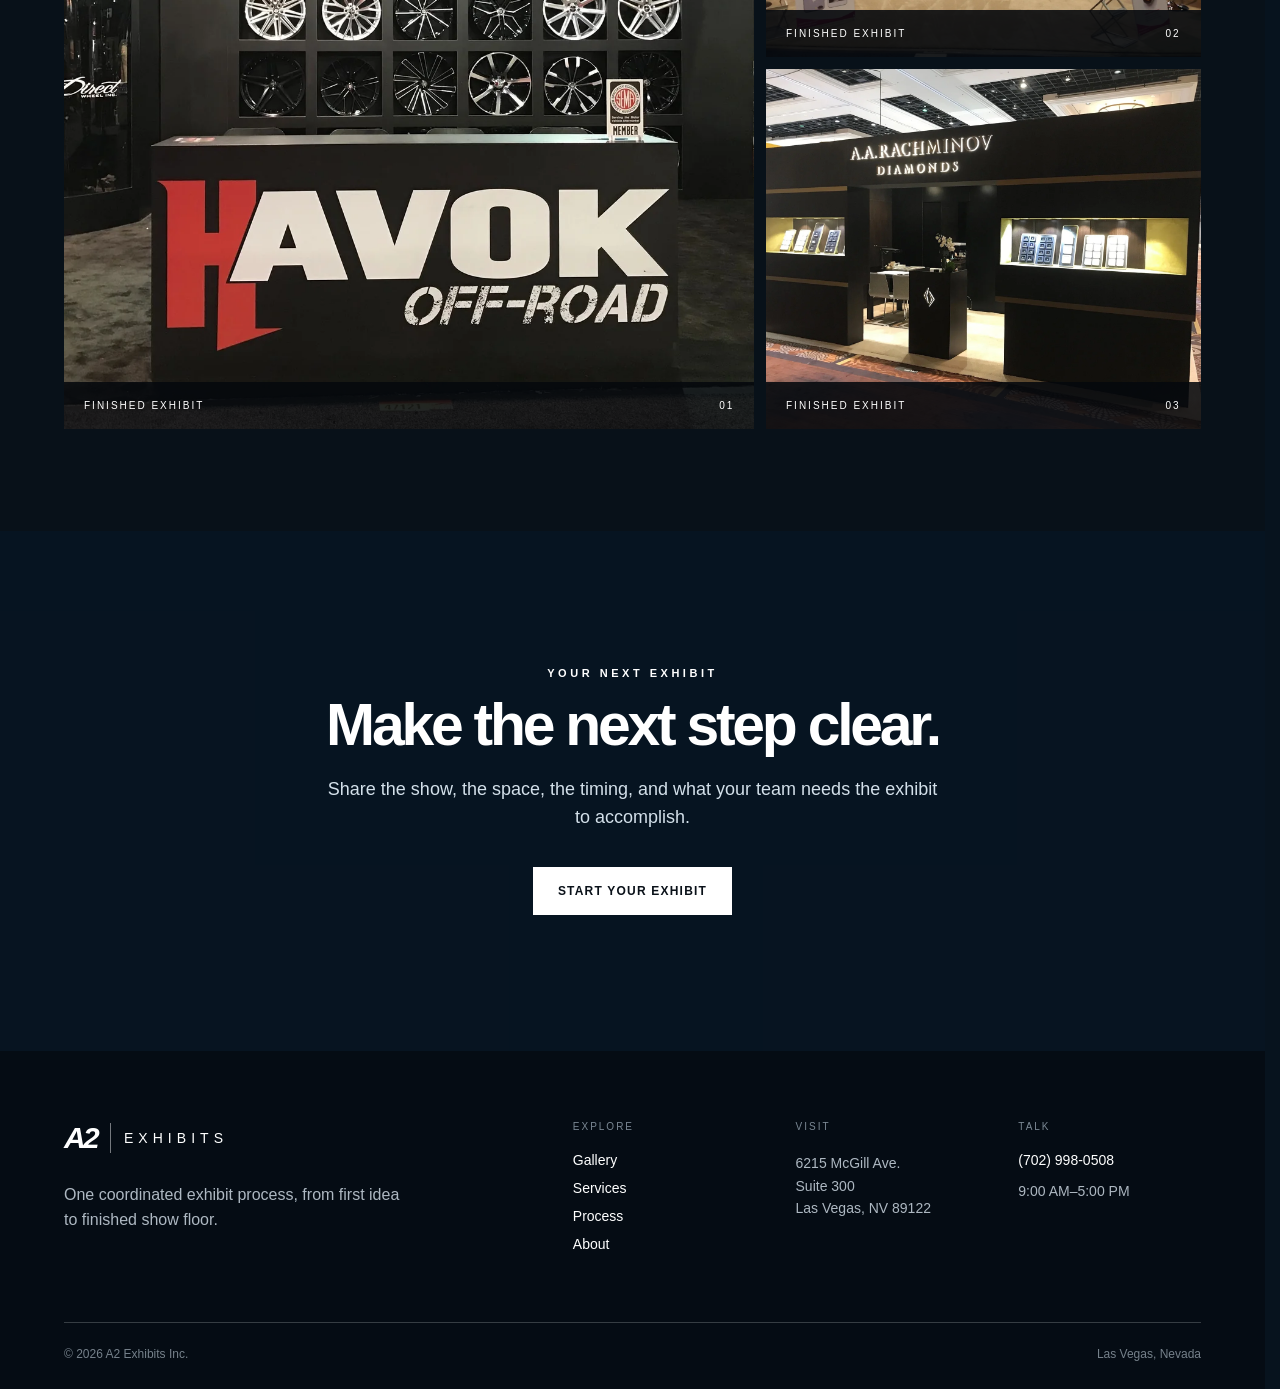
==== commit 135529a7: "Publish the current A2 site with chat, dimension drawings, and the new-client form." ====
--- a/index.html
+++ b/index.html
@@ -1,3 +1,18 @@
-<!doctype html><html lang="en"><head><meta charset="UTF-8"/><meta name="viewport" content="width=device-width,initial-scale=1"/><meta name="description" content="A2 Exhibits coordinates trade show exhibit design, fabrication, graphics, furniture, installation, setup, and teardown from Las Vegas."/><meta name="theme-color" content="#071018"/><meta property="og:title" content="A2 Exhibits | From Idea to Show Floor"/><meta property="og:description" content="One coordinated exhibit process from design through the finished show floor."/><meta property="og:type" content="website"/><title>A2 Exhibits | From Idea to Show Floor</title><script type="application/ld+json">{"@context":"https://schema.org","@type":"LocalBusiness","name":"A2 Exhibits Inc.","foundingDate":"2004","telephone":"+1-702-998-0508","address":{"@type":"PostalAddress","streetAddress":"6215 McGill Ave. Suite 300","addressLocality":"Las Vegas","addressRegion":"NV","postalCode":"89122","addressCountry":"US"}}</script>  <script type="module" crossorigin src="./assets/main-TRysPRnf.js"></script>
+<!doctype html><html lang="en"><head><meta charset="UTF-8"/><meta name="viewport" content="width=device-width,initial-scale=1"/><meta name="description" content="A2 Exhibits coordinates trade show exhibit design, fabrication, graphics, furniture, installation, setup, and teardown from Las Vegas."/><meta name="theme-color" content="#071018"/><meta property="og:title" content="A2 Exhibits | From Idea to Show Floor"/><meta property="og:description" content="One coordinated exhibit process from design through the finished show floor."/><meta property="og:type" content="website"/><title>A2 Exhibits | From Idea to Show Floor</title><script type="application/ld+json">{"@context":"https://schema.org","@type":"LocalBusiness","name":"A2 Exhibits Inc.","foundingDate":"2004","telephone":"+1-702-998-0508","address":{"@type":"PostalAddress","streetAddress":"6215 McGill Ave. Suite 300","addressLocality":"Las Vegas","addressRegion":"NV","postalCode":"89122","addressCountry":"US"}}</script><link rel="stylesheet" href="./assets/dimensions-overlays.css"/>  <script type="module" crossorigin src="./assets/main-BHAVcWse.js"></script>
   <link rel="stylesheet" crossorigin href="./assets/main-COC-IP4l.css">
-</head><body data-page="home"><div id="root"></div></body></html>
+</head><body data-page="home"><div id="root"></div>
+<!-- Brevo Conversations {literal} -->
+<script>
+    (function(d, w, c) {
+        w.BrevoConversationsID = '6ab4369746594be7730a5f82';
+        w[c] = w[c] || function() {
+            (w[c].q = w[c].q || []).push(arguments);
+        };
+        var s = d.createElement('script');
+        s.async = true;
+        s.src = 'https://conversations-widget.brevo.com/brevo-conversations.js';
+        if (d.head) d.head.appendChild(s);
+    })(document, window, 'BrevoConversations');
+</script>
+<!-- /Brevo Conversations {/literal} -->
+</body></html>
--- a/assets/dimensions-overlays.css
+++ b/assets/dimensions-overlays.css
@@ -0,0 +1,2 @@
+.hero-scene::after{content:"";position:absolute;inset:0;z-index:1;pointer-events:none;background:url("./a2-atturo-cad-dimensions.svg") 50% 53%/cover no-repeat;clip-path:inset(0 calc(100% - var(--hero-split)) 0 0)}
+.compare-frame::after{content:"";position:absolute;inset:0;z-index:2;pointer-events:none;background:url("./a2-forleone-cad-dimensions.svg") center/cover no-repeat;clip-path:inset(0 calc(100% - var(--position)) 0 0)}
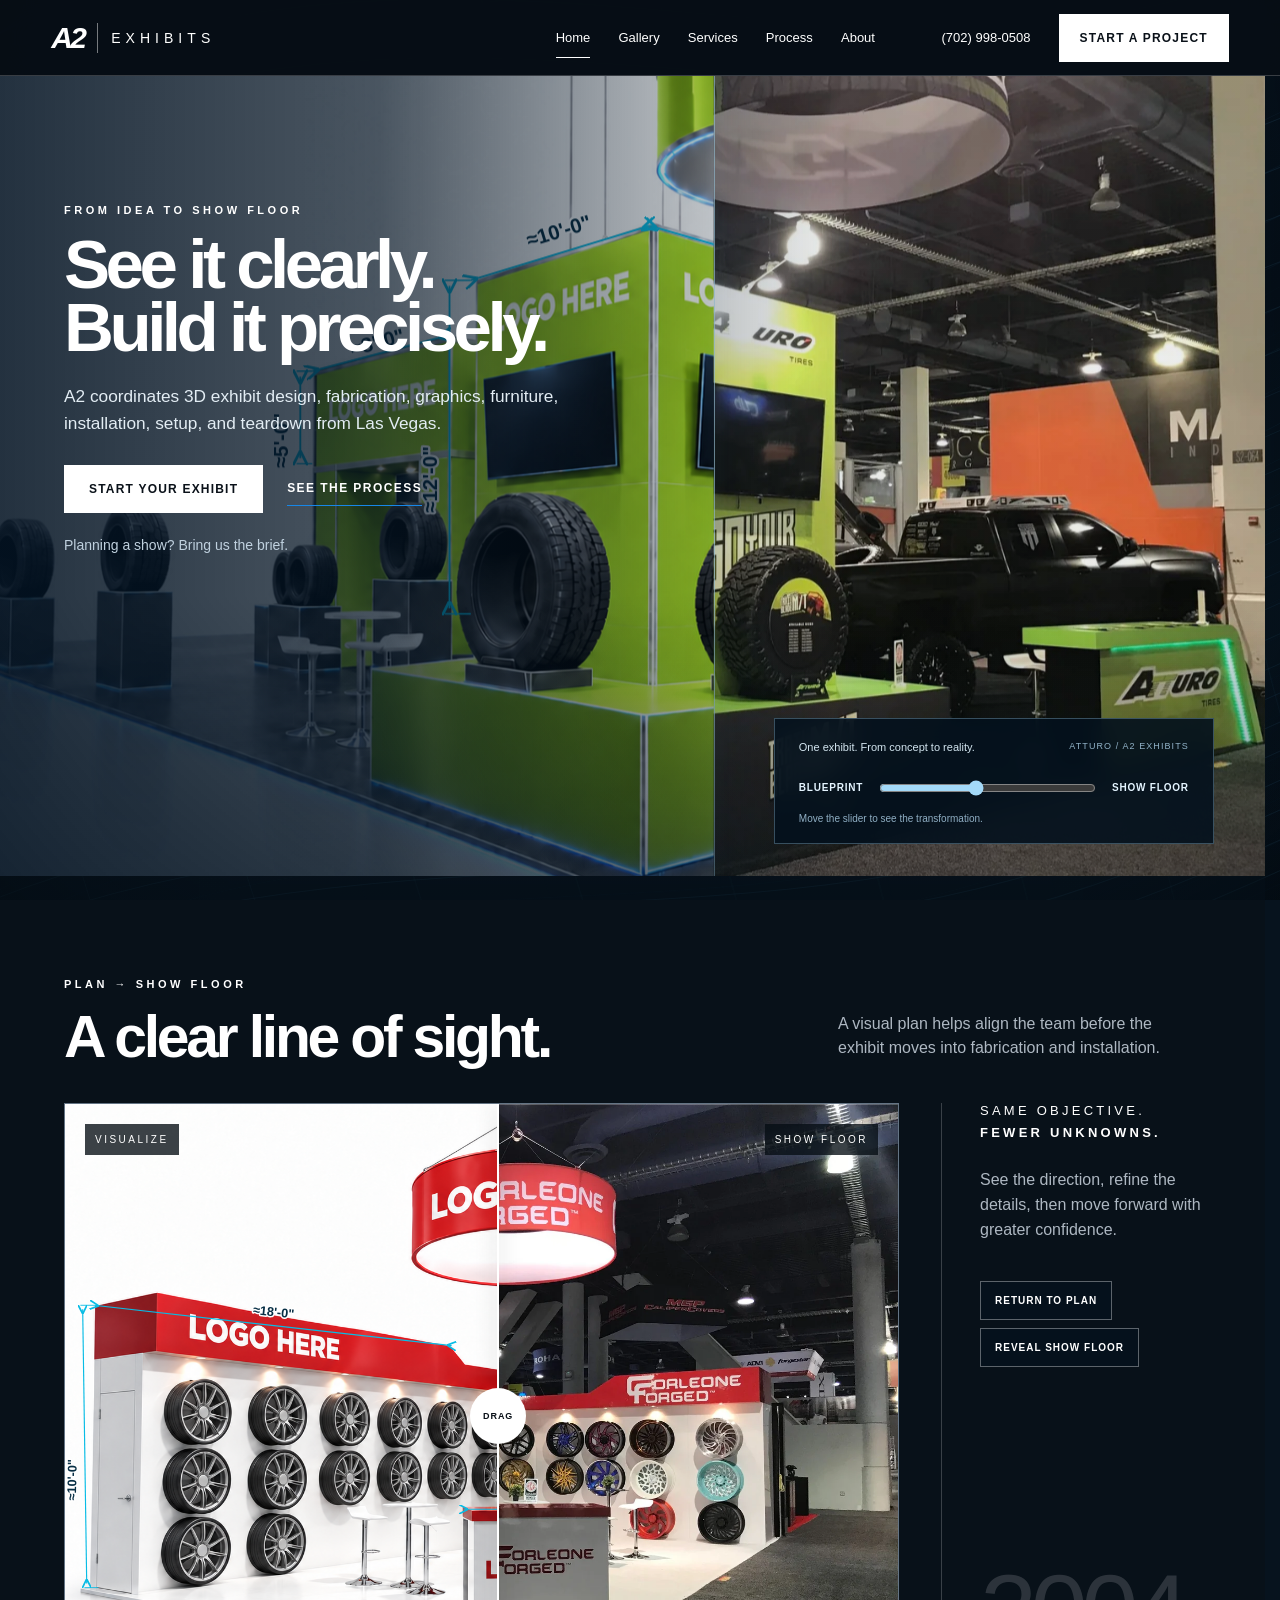
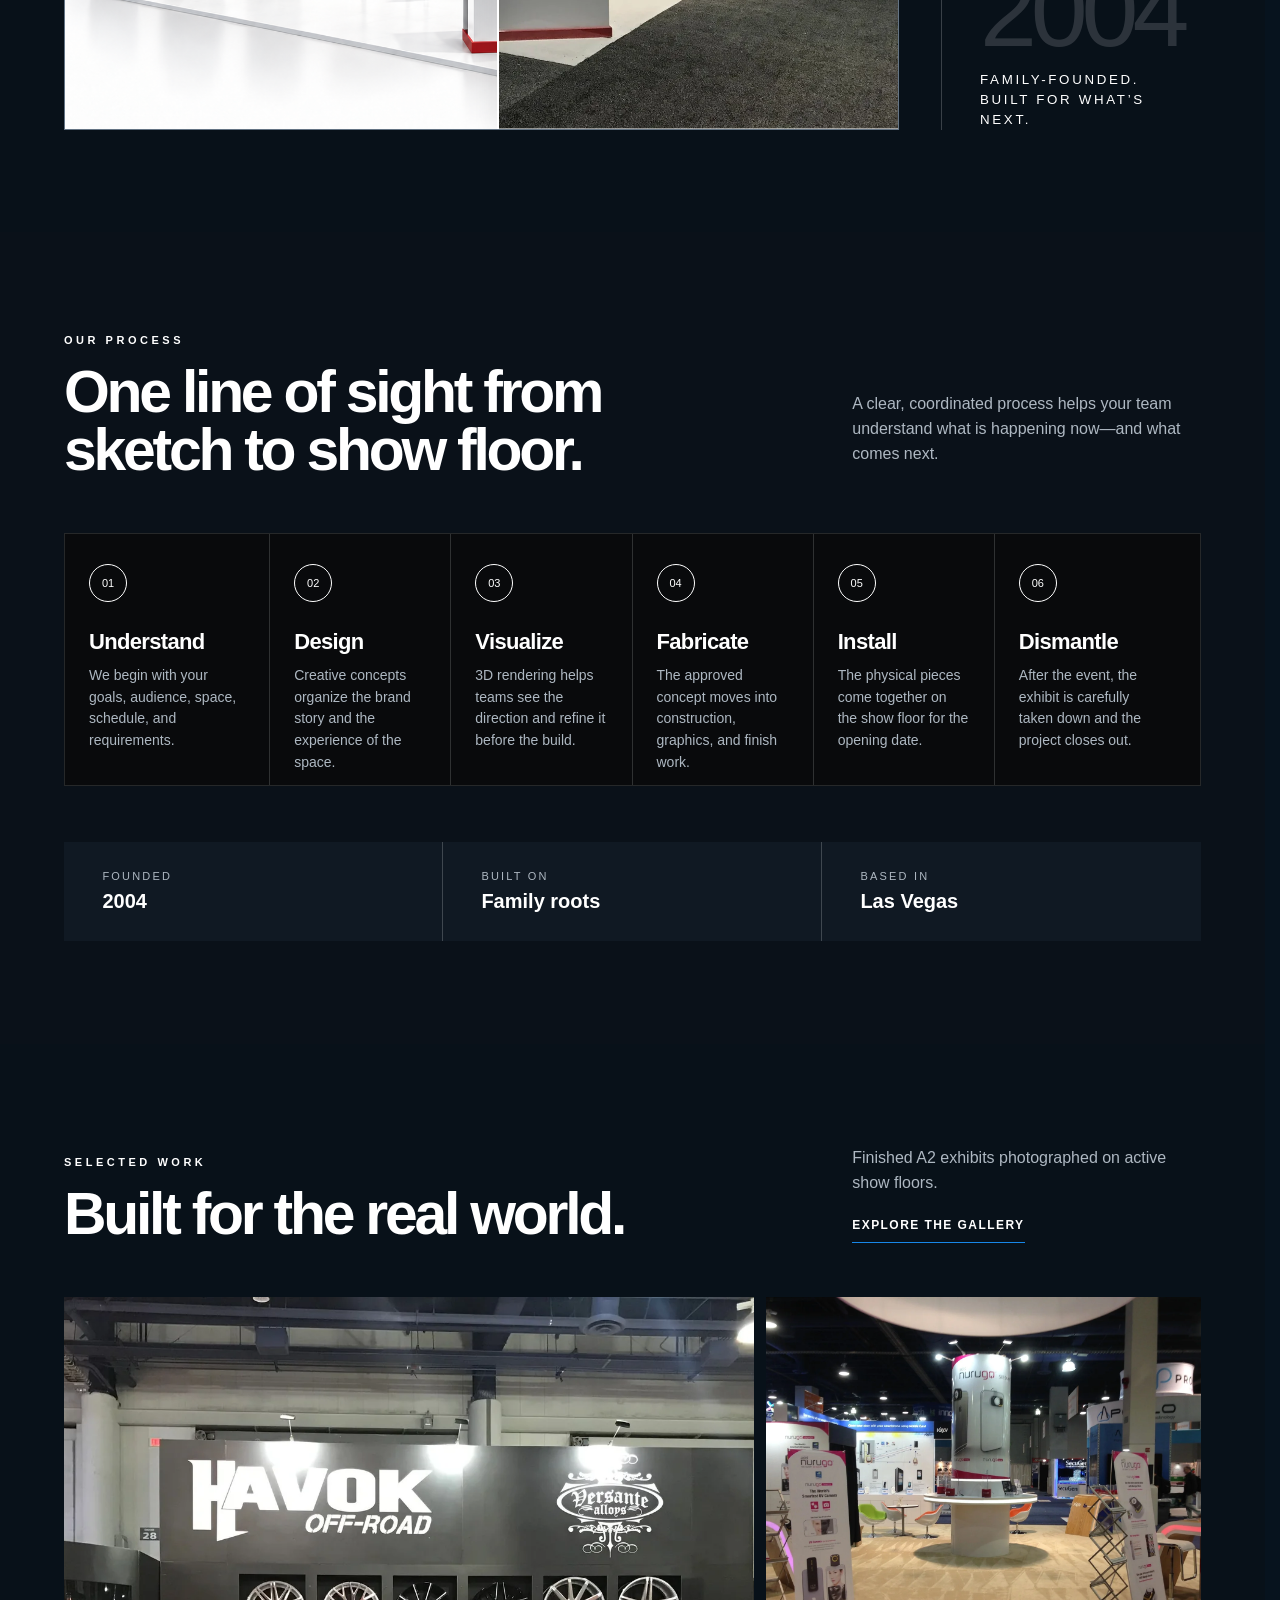
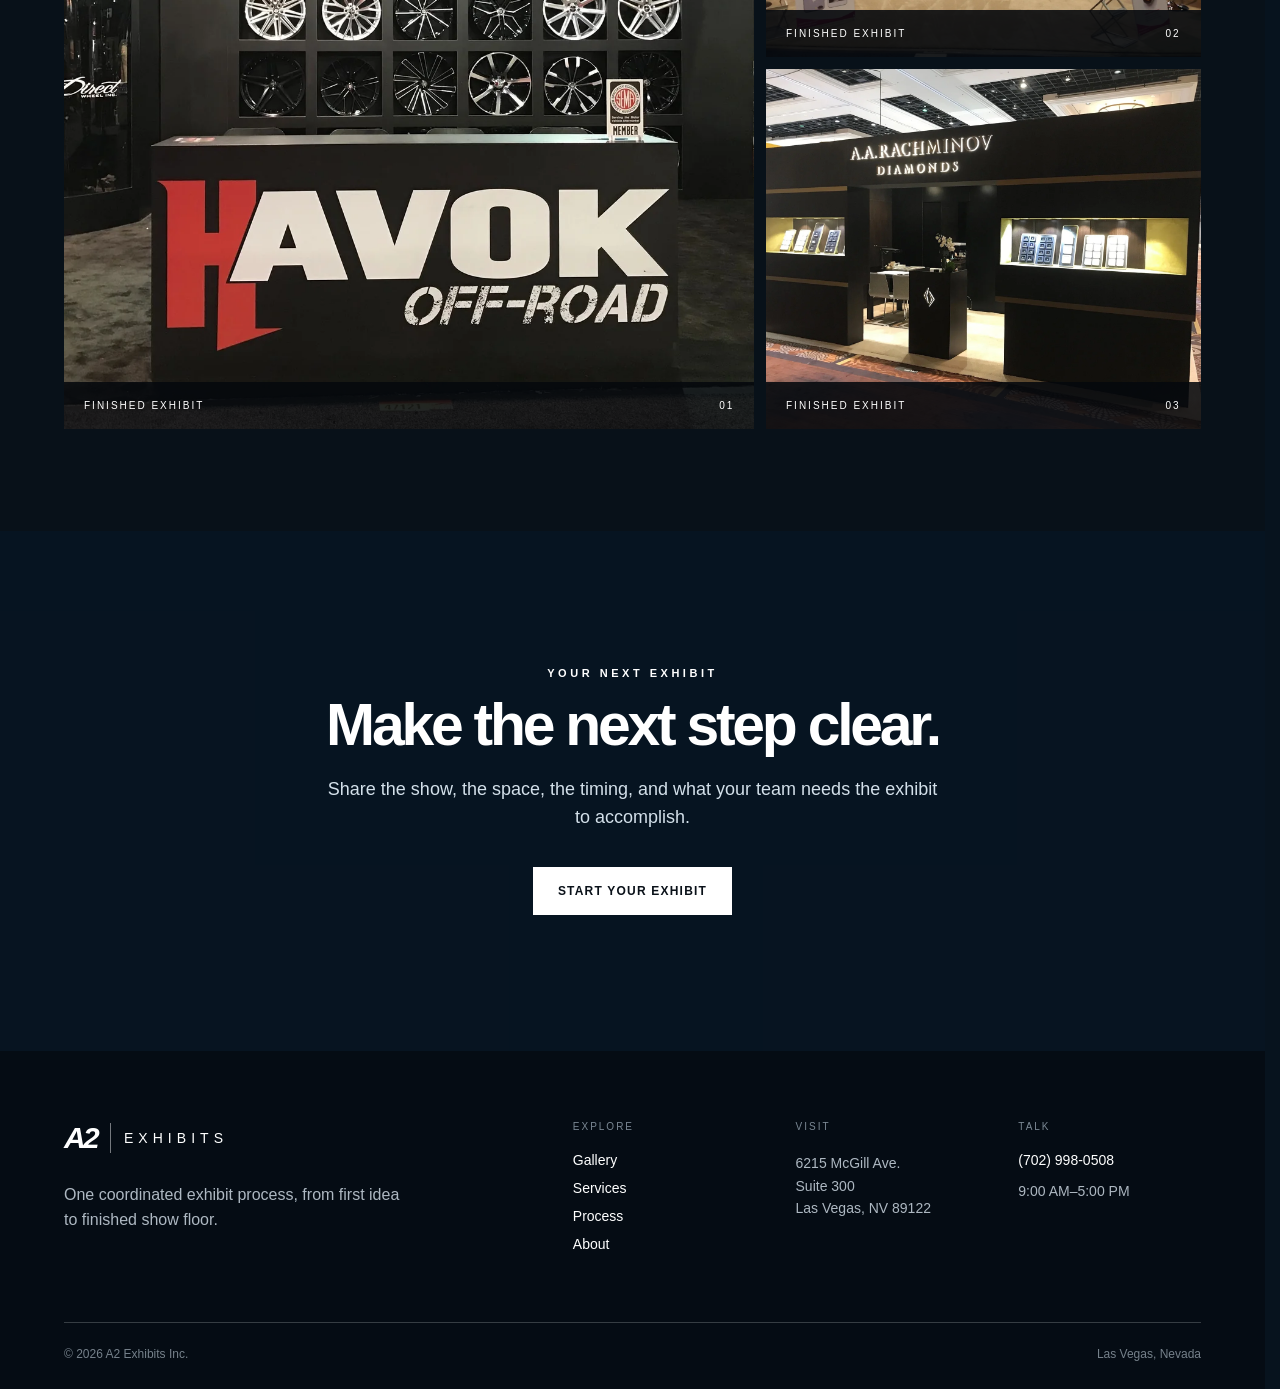
==== commit 24dd7a25: "Expand project intake and send structured leads to Brevo. Co-authored-by: Cursor <cursoragent@cursor" ====
--- a/index.html
+++ b/index.html
@@ -1,7 +1,6 @@
-<!doctype html><html lang="en"><head><meta charset="UTF-8"/><meta name="viewport" content="width=device-width,initial-scale=1"/><meta name="description" content="A2 Exhibits coordinates trade show exhibit design, fabrication, graphics, furniture, installation, setup, and teardown from Las Vegas."/><meta name="theme-color" content="#071018"/><meta property="og:title" content="A2 Exhibits | From Idea to Show Floor"/><meta property="og:description" content="One coordinated exhibit process from design through the finished show floor."/><meta property="og:type" content="website"/><title>A2 Exhibits | From Idea to Show Floor</title><script type="application/ld+json">{"@context":"https://schema.org","@type":"LocalBusiness","name":"A2 Exhibits Inc.","foundingDate":"2004","telephone":"+1-702-998-0508","address":{"@type":"PostalAddress","streetAddress":"6215 McGill Ave. Suite 300","addressLocality":"Las Vegas","addressRegion":"NV","postalCode":"89122","addressCountry":"US"}}</script><link rel="stylesheet" href="./assets/dimensions-overlays.css"/>  <script type="module" crossorigin src="./assets/main-BHAVcWse.js"></script>
-  <link rel="stylesheet" crossorigin href="./assets/main-COC-IP4l.css">
-</head><body data-page="home"><div id="root"></div>
-<!-- Brevo Conversations {literal} -->
+<!doctype html><html lang="en"><head><meta charset="UTF-8"/><meta name="viewport" content="width=device-width,initial-scale=1"/><meta name="description" content="A2 Exhibits coordinates trade show exhibit design, fabrication, graphics, furniture, installation, setup, and teardown from Las Vegas."/><meta name="theme-color" content="#071018"/><meta property="og:title" content="A2 Exhibits | From Idea to Show Floor"/><meta property="og:description" content="One coordinated exhibit process from design through the finished show floor."/><meta property="og:type" content="website"/><title>A2 Exhibits | From Idea to Show Floor</title><script type="application/ld+json">{"@context":"https://schema.org","@type":"LocalBusiness","name":"A2 Exhibits Inc.","foundingDate":"2004","telephone":"+1-702-998-0508","address":{"@type":"PostalAddress","streetAddress":"6215 McGill Ave. Suite 300","addressLocality":"Las Vegas","addressRegion":"NV","postalCode":"89122","addressCountry":"US"}}</script><link rel="stylesheet" href="./assets/dimensions-overlays.css"/>  <script type="module" crossorigin src="./assets/main-DVkPFpyv.js"></script>
+  <link rel="stylesheet" crossorigin href="./assets/main-DyNhfDMT.css">
+</head><body data-page="home"><div id="root"></div><!-- Brevo Conversations {literal} -->
 <script>
     (function(d, w, c) {
         w.BrevoConversationsID = '6ab4369746594be7730a5f82';
--- a/assets/main-DyNhfDMT.css
+++ b/assets/main-DyNhfDMT.css
@@ -0,0 +1 @@
+.editorial-page{color:#fff;--editorial-line:rgba(177,210,228,.2);--editorial-muted:#b7c7d1;--editorial-surface:rgba(7,14,20,.76)}.editorial-width{width:calc(100% - clamp(44px,10vw,160px));max-width:1500px;margin-inline:auto;min-width:0}.editorial-page p{color:var(--editorial-muted);font-size:16px;line-height:1.7}.editorial-page .eyebrow{color:#a7d3ed;font-size:10px;line-height:1.5;letter-spacing:.23em}.editorial-page h1{font-size:clamp(52px,5.7vw,94px);line-height:1.02;letter-spacing:-.055em}.editorial-page h1 span{color:#b5cbd9}.editorial-page h2{font-size:clamp(34px,3.8vw,60px);line-height:1.08;letter-spacing:-.045em}.editorial-page h3{font-size:28px;line-height:1.12;letter-spacing:-.035em}.editorial-page .editorial-lede{font-size:clamp(17px,1.45vw,21px);line-height:1.65;max-width:560px}.editorial-page figure{margin:0;min-width:0}.editorial-page figure img{display:block;width:100%;height:auto;object-fit:cover}.editorial-page figcaption{font-size:10px;letter-spacing:.1em;line-height:1.6;color:#b7c7d1;padding:16px 0}.company-hero{display:grid;grid-template-columns:1.04fr 1fr;align-items:center;gap:clamp(32px,5vw,80px);padding-block:clamp(54px,6vw,96px)}.company-hero-copy{min-width:0}.company-hero-photo{border:1px solid var(--editorial-line);background:var(--editorial-surface)}.company-hero-photo img{aspect-ratio:4/3}.company-hero-photo figcaption{display:flex;justify-content:space-between;gap:20px;padding:17px 20px}.company-facts{display:grid;grid-template-columns:repeat(3,minmax(0,1fr));border-block:1px solid var(--editorial-line);padding-block:28px;margin-block:0 88px}.company-facts>div{padding:0 32px;border-right:1px solid var(--editorial-line)}.company-facts>div:first-child{padding-left:0}.company-facts>div:last-child{border:0}.company-facts dt{font-size:10px;letter-spacing:.18em;text-transform:uppercase;color:var(--editorial-muted);margin-bottom:12px}.company-facts dd{font-size:clamp(24px,2.6vw,40px);font-weight:700;letter-spacing:-.035em;margin:0}.company-story{display:grid;grid-template-columns:1fr .85fr;gap:clamp(40px,9vw,140px);padding-bottom:100px;scroll-margin-top:110px}.company-story>div>p{max-width:610px}.company-milestones{list-style:none;padding:0;margin:0;border-left:1px solid var(--editorial-line)}.company-milestones li{padding:5px 0 24px 32px;margin-bottom:24px;border-bottom:1px solid var(--editorial-line)}.company-milestones li:last-child{margin:0;border:0;padding-bottom:0}.company-milestones span,.editorial-index{font-size:11px;letter-spacing:.13em;color:#91c8e8}.company-milestones h3{margin:14px 0 10px}.company-milestones p{margin-bottom:0}.company-capabilities{display:grid;grid-template-columns:1fr 1fr;gap:clamp(36px,6vw,90px);align-items:center;margin-bottom:100px}.company-capabilities figure img{aspect-ratio:4/3;border:1px solid var(--editorial-line)}.capability-lines{list-style:none;margin:25px 0;padding:0}.capability-lines li{display:flex;align-items:center;gap:20px;padding:18px 0;border-top:1px solid var(--editorial-line);font-size:15px}.capability-lines span{color:#91c8e8;font-size:11px}.company-principles{margin-bottom:100px}.principle-grid{display:grid;grid-template-columns:repeat(3,minmax(0,1fr));gap:16px;margin-top:36px}.principle-grid article{padding:32px;background:var(--editorial-surface);border:1px solid var(--editorial-line)}.principle-grid h3{margin:34px 0 16px}.principle-grid p{margin:0}.company-contact{display:grid;grid-template-columns:1fr .6fr;gap:48px;align-items:center;border-top:1px solid var(--editorial-line);padding:50px 0 80px}.company-contact .button{margin-top:12px}.company-contact-details{display:flex;flex-direction:column;align-items:flex-start;gap:20px;border-left:1px solid var(--editorial-line);padding:20px 0 20px 40px}.company-contact-details address{color:var(--editorial-muted);line-height:1.8}.company-contact-details>a{font-size:clamp(23px,2.5vw,34px);text-decoration:none}.company-contact-details>span:last-child{font-size:13px;color:var(--editorial-muted)}.process-introduction{display:grid;grid-template-columns:1.2fr 1fr;gap:clamp(36px,7vw,100px);align-items:end;padding-block:80px 55px}.process-introduction h1{margin-bottom:0}.process-introduction>div>p:last-of-type{max-width:500px}.process-overview{display:grid;grid-template-columns:repeat(6,minmax(0,1fr));border:1px solid var(--editorial-line);background:var(--editorial-surface);margin-bottom:90px}.process-overview a{padding:22px;display:grid;grid-template-columns:1fr auto;gap:18px;text-decoration:none;border-right:1px solid var(--editorial-line);transition:background-color .2s}.process-overview a:last-child{border:0}.process-overview a:hover{background:#3683b12b}.process-overview a>span:first-child{grid-column:1/-1;font-size:11px;color:#91c8e8}.process-overview strong{font-size:14px;font-weight:500}.process-overview a>span:last-child{color:#91c8e8}.process-chapter{margin-bottom:88px}.chapter-heading{display:grid;grid-template-columns:1.2fr .8fr;align-items:end;gap:60px;margin-bottom:30px}.chapter-heading h2{margin-bottom:0}.chapter-heading>p{margin:0;max-width:480px}.chapter-body{display:grid;grid-template-columns:.95fr 1.05fr;gap:32px;align-items:start}.chapter-photo{position:sticky;top:104px}.chapter-photo img{aspect-ratio:4/3;border:1px solid var(--editorial-line)}.chapter-stages{display:grid;gap:16px}.journey-stage{padding:30px 34px;background:var(--editorial-surface);border:1px solid var(--editorial-line);scroll-margin-top:100px}.journey-stage-title{display:flex;align-items:baseline;gap:20px}.journey-stage h3{margin-bottom:16px;font-size:32px}.journey-stage p{margin-bottom:15px}.journey-stage .stage-focus{font-size:12px;color:#9db1be;line-height:1.8}.stage-outcome{border-top:1px solid var(--editorial-line);padding-top:16px;display:grid;gap:7px}.stage-outcome span{font-size:9px;text-transform:uppercase;letter-spacing:.15em;color:#91c8e8}.stage-outcome strong{font-size:14px;font-weight:500}.process-ready{border-top:1px solid var(--editorial-line);padding:45px 0 80px}.process-ready ul{padding:0;list-style:none;display:grid;grid-template-columns:repeat(4,minmax(0,1fr));gap:14px;margin:35px 0}.process-ready li{background:var(--editorial-surface);border:1px solid var(--editorial-line);padding:24px;font-size:14px;display:grid;gap:25px}.process-ready li span{font-size:11px;color:#91c8e8}.process-ready-action{display:flex;align-items:center;justify-content:space-between;gap:24px}.process-ready-action p{margin:0}@media(max-width:1100px){.company-hero,.company-capabilities{gap:32px}.company-hero h1{font-size:clamp(46px,5.6vw,66px)}.process-overview a{padding:18px 12px}.process-overview strong{font-size:12px}.chapter-body{grid-template-columns:.8fr 1fr;gap:24px}.journey-stage{padding:24px}.principle-grid article{padding:24px}.company-story{gap:40px}}@media(max-width:760px){.editorial-width{width:calc(100% - 28px)}.editorial-page{text-align:center}.editorial-page h1,.company-hero h1{font-size:clamp(40px,10.5vw,64px)}.editorial-page h2{font-size:clamp(30px,8.3vw,44px)}.editorial-page .editorial-lede{margin-inline:auto}.editorial-page .eyebrow{letter-spacing:.17em}.company-hero{grid-template-columns:1fr;gap:30px;padding-block:48px 32px}.company-hero-copy{padding-inline:8px}.company-hero-photo figcaption{display:block;padding:14px}.company-hero-photo figcaption span{display:block}.company-facts{grid-template-columns:1fr;gap:18px;padding:24px 0;margin-bottom:44px}.company-facts>div,.company-facts>div:first-child{padding:0 0 18px;border:0;border-bottom:1px solid var(--editorial-line)}.company-facts>div:last-child{padding:0}.company-facts dd{font-size:28px}.company-facts dt{margin-bottom:6px}.company-story,.company-capabilities{grid-template-columns:1fr;gap:32px;padding-bottom:0;margin-bottom:52px}.company-story>div{padding:0 10px}.company-milestones{border:0;display:grid;gap:12px}.company-milestones li,.company-milestones li:last-child{margin:0;padding:26px 18px;background:var(--editorial-surface);border:1px solid var(--editorial-line)}.company-capabilities>div{padding:0 10px}.capability-lines li{justify-content:center;gap:12px}.company-principles{margin-bottom:48px}.principle-grid{grid-template-columns:1fr;gap:12px;margin-top:24px}.principle-grid article{padding:26px 18px}.principle-grid h3{margin-top:20px}.company-contact{grid-template-columns:1fr;gap:35px;padding:36px 8px 55px}.company-contact-details{align-items:center;border-left:0;border-top:1px solid var(--editorial-line);padding:28px 0 0;gap:16px}.process-introduction{grid-template-columns:1fr;gap:22px;padding:48px 8px 32px}.process-introduction>div>p:last-of-type{margin-inline:auto}.process-overview{grid-template-columns:repeat(3,minmax(0,1fr));margin-bottom:45px}.process-overview a{padding:18px 10px;gap:12px;border-bottom:1px solid var(--editorial-line)}.process-overview a:nth-child(3n){border-right:0}.process-overview a:nth-child(n+4){border-bottom:0}.process-overview a>span:first-child{text-align:left}.chapter-heading{grid-template-columns:1fr;gap:16px;padding-inline:8px;margin-bottom:24px}.chapter-heading>p{margin-inline:auto}.chapter-body{grid-template-columns:1fr;gap:16px}.chapter-photo{position:static}.chapter-photo figcaption{padding:12px 8px}.process-chapter{margin-bottom:48px}.journey-stage{padding:26px 18px;scroll-margin-top:90px}.journey-stage-title{justify-content:center;gap:12px}.journey-stage h3{font-size:30px}.stage-outcome{justify-items:center}.process-ready{padding:32px 0 55px}.process-ready ul{grid-template-columns:repeat(2,minmax(0,1fr));gap:10px;margin:25px 0}.process-ready li{padding:22px 12px;gap:14px;line-height:1.5}.process-ready-action{flex-direction:column;gap:18px;padding-inline:8px}}.collection-section{max-width:1500px;width:calc(100% - clamp(44px,10vw,160px));margin:0 auto;padding:0 0 70px}.collection-heading{display:flex;align-items:center;justify-content:space-between;gap:24px;padding:22px 0;border-top:1px solid rgba(177,210,228,.2);color:#b7c7d1}.collection-heading>span{font-size:11px;letter-spacing:.14em;text-transform:uppercase}.collection-heading p{font-size:14px;margin:0}.collection-grid{display:grid;grid-template-columns:repeat(3,minmax(0,1fr));gap:22px}.collection-photo{display:block;min-width:0;padding:0;border:1px solid rgba(177,210,228,.2);background:#070e14b3;color:#fff;text-align:left;cursor:zoom-in;overflow:hidden}.collection-photo img{display:block;width:100%;height:auto;aspect-ratio:4/3;object-fit:contain;transition:filter .2s}.collection-photo:hover img{filter:brightness(1.1)}.collection-photo:focus-visible{outline:2px solid #91c8e8;outline-offset:5px}.collection-caption{display:flex;justify-content:space-between;align-items:center;gap:12px;padding:18px;font-size:13px}.collection-caption>span:last-child{font-size:11px;color:#91c8e8;white-space:nowrap}.gallery-viewer{position:fixed;top:0;right:0;bottom:0;left:0;width:min(1300px,94vw);max-width:94vw;max-height:94dvh;padding:22px;border:1px solid rgba(177,210,228,.3);background:#071018;color:#fff;margin:auto;overflow:auto}.gallery-viewer::backdrop{background:#00050af0}.gallery-viewer-content{width:100%}.gallery-viewer-top{display:flex;align-items:center;justify-content:space-between;gap:18px;margin-bottom:18px;font-size:14px}.gallery-viewer button{border:1px solid rgba(177,210,228,.3);background:transparent;color:#fff;padding:12px 16px;font:inherit;cursor:pointer;min-height:44px;white-space:nowrap}.gallery-viewer button:hover{background:#91c8e824}.gallery-viewer button:focus-visible{outline:2px solid #91c8e8;outline-offset:3px}.gallery-viewer-content>img{display:block;max-width:100%;width:auto;max-height:70dvh;height:auto;margin:auto;object-fit:contain}.gallery-viewer-controls{display:flex;justify-content:space-between;align-items:center;gap:20px;margin-top:18px}.gallery-viewer-controls p{font-size:13px;color:#b7c7d1;text-align:center;margin:0}@media(max-width:1050px){.collection-grid{grid-template-columns:repeat(2,minmax(0,1fr));gap:16px}}@media(max-width:760px){.collection-section{width:calc(100% - 28px);padding-bottom:40px}.collection-heading{flex-direction:column;gap:10px;text-align:center}.collection-grid{grid-template-columns:1fr;gap:20px}.collection-caption{padding:16px}.gallery-viewer{padding:14px;max-width:96vw;width:96vw}.gallery-viewer-top{font-size:12px}.gallery-viewer-controls{flex-wrap:wrap;gap:12px}.gallery-viewer-controls p{order:3;flex-basis:100%}.gallery-viewer-content>img{max-height:65dvh}}@media(prefers-reduced-motion:reduce){.collection-photo img{transition:none}}.site-atmosphere{position:fixed;top:0;right:0;bottom:0;left:0;z-index:0;overflow:hidden;pointer-events:none;background:#07131e;contain:strict;view-transition-name:site-atmosphere}.site-atmosphere:before{content:"";position:absolute;top:0;right:0;bottom:0;left:0;z-index:1;background:radial-gradient(ellipse at 58% 52%,rgba(34,108,151,.15),transparent 42%),linear-gradient(180deg,rgba(3,11,18,.26),transparent 32%,rgba(20,74,105,.07) 62%,rgba(2,8,14,.34));mix-blend-mode:screen}.site-atmosphere:after{content:"";position:absolute;top:0;right:0;bottom:0;left:0;z-index:2;background:linear-gradient(90deg,rgba(2,8,13,.3),transparent 18%,transparent 82%,rgba(2,8,13,.25)),linear-gradient(0deg,rgba(2,7,12,.34),transparent 28%);box-shadow:inset 0 0 140px #0000003d}.wave-position-wrapper{position:absolute;top:-24px;bottom:-24px;left:-24px;width:calc(124vw + 48px);z-index:0;transform:translate3d(calc(var(--wave-page-index,0) * -6vw),0,0);will-change:transform;contain:layout paint}.spatial-lattice{position:relative;z-index:0;display:block;width:100%;height:100%;opacity:.95}html.motion-paused .wave-position-wrapper{transition:none}.motion-toggle{position:fixed;right:18px;bottom:16px;z-index:55;border:1px solid rgba(143,198,225,.32);padding:10px 14px;min-height:40px;background:#06111beb;color:#c4dbe7;font-size:10px;letter-spacing:.14em;text-transform:uppercase;cursor:pointer;-webkit-backdrop-filter:blur(8px);backdrop-filter:blur(8px)}.motion-toggle:hover{border-color:#93cce8;color:#fff}@media(max-width:760px){.motion-toggle{right:12px;bottom:10px;padding:8px 10px;font-size:9px}}:root{--ink:#0a1119;--ink2:#101923;--blue:#075aa8;--bright:#1787e8;--paper:#f4f2ed;--paper2:#e7e5df;--white:#fff;--muted:#aeb8c2;--muted-dark:#5f6871;--line:rgba(255,255,255,.2);--line-dark:rgba(10,17,25,.2);--container:1500px;--header-height:76px;font-family:Arial,Helvetica,sans-serif;color:var(--ink);background:var(--paper);font-synthesis:none;text-rendering:optimizeLegibility}*{box-sizing:border-box}html{scroll-behavior:smooth;scrollbar-gutter:stable}body{margin:0;min-width:0;min-height:100vh;background:var(--ink);-webkit-font-smoothing:antialiased}img{display:block;max-width:100%}a{color:inherit}button,input,select,textarea{font:inherit}button,a{-webkit-tap-highlight-color:transparent}address{font-style:normal}:focus-visible{outline:3px solid var(--bright);outline-offset:4px}.sr-only{position:absolute;width:1px;height:1px;padding:0;margin:-1px;overflow:hidden;clip:rect(0,0,0,0);white-space:nowrap;border:0}.site-header{height:var(--header-height);min-height:var(--header-height);background:#070e15f5;color:#fff;display:flex;align-items:center;justify-content:space-between;gap:32px;padding:0 clamp(22px,4vw,72px);position:fixed;inset:0 0 auto;z-index:50;border-bottom:1px solid var(--line);-webkit-backdrop-filter:blur(18px);backdrop-filter:blur(18px)}.wordmark{display:inline-flex;align-items:center;gap:13px;text-decoration:none;flex:none}.wordmark-a2{font-size:30px;font-weight:900;letter-spacing:-.09em;font-style:italic}.wordmark-divider{width:1px;height:30px;background:currentColor;opacity:.45}.wordmark-name{font-size:14px;letter-spacing:.36em}.site-nav{display:flex;align-items:center;gap:clamp(18px,2.2vw,38px);font-size:13px}.site-nav>a{text-decoration:none;padding-block:12px;white-space:nowrap}.site-nav>a:not(.button){border-bottom:1px solid transparent}.site-nav>a[aria-current=page],.site-nav>a:not(.button):hover{border-color:currentColor}.site-nav .nav-phone{margin-left:clamp(0px,3vw,48px)}.site-nav .nav-cta{padding:14px 20px}.menu-toggle{display:none;color:#fff;background:transparent;border:1px solid var(--line);text-transform:uppercase;letter-spacing:.18em;font-size:11px;padding:12px 14px}.button{display:inline-flex;align-items:center;justify-content:center;min-height:48px;padding:14px 24px;border:1px solid transparent;text-decoration:none;text-transform:uppercase;letter-spacing:.1em;font-weight:800;font-size:12px;cursor:pointer;transition:background .2s,color .2s,border-color .2s,transform .2s}.button:hover{transform:translateY(-2px)}.button-light{color:var(--ink);background:var(--white);border-color:var(--white)}.button-light:hover{background:var(--bright);color:#fff;border-color:var(--bright)}.button-dark{color:#fff;background:var(--ink);border-color:var(--ink)}.button-dark:hover{background:var(--blue);border-color:var(--blue)}.text-link{display:inline-flex;padding:10px 0;color:#fff;text-decoration:none;font-size:12px;font-weight:800;text-transform:uppercase;letter-spacing:.12em;border-bottom:1px solid var(--bright)}.dark-link{color:var(--ink)}.button-row{display:flex;align-items:center;flex-wrap:wrap;gap:24px;margin-top:28px}.eyebrow{margin:0 0 16px;font-size:11px;font-weight:800;line-height:1.2;letter-spacing:.32em;text-transform:uppercase}h1,h2,h3,p{margin-top:0}h1,h2,h3{text-wrap:balance}h1{font-size:clamp(52px,5.2vw,88px);line-height:.91;letter-spacing:-.065em;margin-bottom:24px}h2{font-size:clamp(38px,4.6vw,72px);line-height:.98;letter-spacing:-.055em;margin-bottom:22px}h3{font-size:22px;line-height:1.05;letter-spacing:-.03em}p{line-height:1.55}.home-hero{min-height:760px;display:grid;grid-template-columns:minmax(0,1fr) minmax(0,1.08fr);color:#fff;background:#052748;position:relative;overflow:hidden}.hero-plan{position:absolute;top:0;right:42%;bottom:0;left:0;background:none center/cover no-repeat;opacity:.52;mix-blend-mode:screen}.hero-copy{padding:clamp(96px,7.5vw,138px) clamp(28px,5vw,80px) 70px;position:relative;z-index:2;align-self:start}.hero-copy h1{max-width:760px}.hero-lede{max-width:680px;font-size:clamp(17px,1.35vw,22px);color:#e2ebf2}.microcopy{margin-top:22px;color:#c0d1df;font-size:14px}.hero-photo{min-height:760px;position:relative;overflow:hidden;clip-path:polygon(13% 0,100% 0,100% 100%,0 100%);background:var(--ink)}.hero-photo:after{content:"";position:absolute;top:0;right:0;bottom:0;left:0;background:#010c152e;pointer-events:none}.hero-photo img{width:100%;height:100%;object-fit:cover;object-position:48% center}.photo-proof{position:absolute;right:28px;bottom:28px;z-index:2;padding:10px 12px;background:#070e15db;color:#fff;font-size:10px;text-transform:uppercase;letter-spacing:.22em}.compare-section{color:#fff;background:#0b131c;padding:clamp(72px,8vw,128px) clamp(22px,5vw,80px)}.compare-heading-row{max-width:var(--container);margin:0 auto 38px;display:grid;grid-template-columns:minmax(0,1.2fr) minmax(280px,.6fr);align-items:end;gap:48px}.compare-heading-row h2{margin-bottom:0}.compare-heading-row>p{color:var(--muted);max-width:470px;margin:0 0 4px}.compare-layout{max-width:var(--container);margin:0 auto;display:grid;grid-template-columns:minmax(0,3fr) minmax(260px,.75fr);gap:42px;align-items:stretch}.compare-frame{min-height:550px;position:relative;overflow:hidden;border:1px solid rgba(255,255,255,.38);background:#051f38}.compare-frame img{position:absolute;top:0;right:0;bottom:0;left:0;width:100%;height:100%;object-fit:cover}.compare-base{object-position:center;filter:contrast(1.05) brightness(.8)}.compare-reveal{position:absolute;inset:0 0 0 var(--position);overflow:hidden}.compare-reveal img{width:calc(100%*100/(100 - var(--position)));max-width:none;left:auto;right:0;object-position:center}.compare-divider{position:absolute;top:0;bottom:0;left:var(--position);width:2px;background:#fff;transform:translate(-1px);box-shadow:0 0 20px #00000073}.compare-divider:after{content:"DRAG";position:absolute;top:50%;left:50%;transform:translate(-50%,-50%);width:56px;height:56px;border-radius:50%;background:#fff;color:var(--ink);display:grid;place-items:center;font-size:9px;letter-spacing:.1em;font-weight:900}.compare-range{position:absolute;top:0;right:0;bottom:0;left:0;width:100%;height:100%;opacity:0;cursor:ew-resize}.compare-label{position:absolute;top:20px;z-index:4;font-size:10px;text-transform:uppercase;letter-spacing:.25em;background:#060d14c7;padding:10px}.compare-label-left{left:20px}.compare-label-right{right:20px}.compare-note{display:flex;flex-direction:column;justify-content:center;border-left:1px solid var(--line);padding-left:38px}.compare-note>span:first-child,.compare-note>strong{font-size:13px;letter-spacing:.25em;text-transform:uppercase}.compare-note>strong{margin:7px 0 28px}.compare-note p{color:var(--muted)}.compare-note .year{margin-top:auto;font-size:clamp(70px,8vw,130px);line-height:.8;font-weight:200;letter-spacing:-.06em;color:#ffffff26}.compare-note small{margin-top:18px;line-height:1.5;text-transform:uppercase;letter-spacing:.2em}.section-light{background:var(--paper);color:var(--ink)}.section-dark{background:var(--ink);color:#fff}.process-preview,.work-preview,.gallery-section,.services-list,.timeline,.story-section,.location-section{padding:clamp(72px,8vw,132px) clamp(22px,5vw,80px)}.section-intro{max-width:var(--container);margin:0 auto 54px}.split-intro{display:grid;grid-template-columns:minmax(0,1.35fr) minmax(280px,.65fr);gap:64px;align-items:end}.split-intro h2{margin-bottom:0}.split-intro>p,.split-intro>div:last-child>p{max-width:500px;color:var(--muted-dark);margin-bottom:12px}.work-preview .split-intro>div:last-child>p{color:var(--muted)}.process-grid{max-width:var(--container);margin:0 auto;display:grid;grid-template-columns:repeat(6,1fr);border-top:1px solid var(--line-dark)}.process-step{padding:30px 24px 12px 0;min-height:230px;position:relative;border-right:1px solid var(--line-dark)}.process-step:not(:first-child){padding-left:24px}.process-step:last-child{border-right:0}.process-step>span{display:inline-grid;width:38px;height:38px;place-items:center;border:1px solid currentColor;border-radius:50%;font-size:11px}.process-step h3{margin:28px 0 12px}.process-step p{color:var(--muted-dark);font-size:14px;margin-bottom:0}.trust-strip{max-width:var(--container);margin:56px auto 0;display:grid;grid-template-columns:repeat(3,1fr);background:var(--ink2);color:#fff}.trust-strip>div{padding:28px clamp(20px,3vw,48px);border-right:1px solid var(--line);display:flex;flex-direction:column;gap:8px}.trust-strip>div:last-child{border-right:0}.trust-strip span{color:var(--muted);font-size:11px;text-transform:uppercase;letter-spacing:.2em}.trust-strip strong{font-size:20px}.preview-grid{max-width:var(--container);margin:0 auto;display:grid;grid-template-columns:1.35fr .85fr;grid-template-rows:repeat(2,minmax(260px,360px));gap:12px}.project-card{margin:0;position:relative;overflow:hidden;background:var(--ink2)}.project-card:first-child{grid-row:1/span 2}.project-card img{width:100%;height:100%;object-fit:cover;transition:transform .5s}.project-card:hover img{transform:scale(1.025)}.project-card figcaption,.gallery-item figcaption{position:absolute;inset:auto 0 0;display:flex;justify-content:space-between;gap:16px;padding:18px 20px;background:#05090de0;color:#fff;font-size:10px;text-transform:uppercase;letter-spacing:.2em}.conversion-band{min-height:520px;display:grid;place-content:center;justify-items:center;text-align:center;padding:72px 22px;color:#fff;background:#073c70 none center/cover no-repeat;position:relative;isolation:isolate}.conversion-band:before{content:"";position:absolute;top:0;right:0;bottom:0;left:0;background:#02121fc7;z-index:-1}.conversion-band h2{max-width:900px}.conversion-band p:not(.eyebrow){max-width:620px;color:#d3e0ea;font-size:18px}.conversion-band .button{margin-top:18px}.interior-hero{min-height:540px;color:#fff;display:grid;place-items:center;text-align:center;position:relative;overflow:hidden;background:#052e52;padding:90px 22px}.interior-plan{position:absolute;top:0;right:0;bottom:0;left:0;background:none center/cover no-repeat;opacity:.42}.interior-hero:after{content:"";position:absolute;top:0;right:0;bottom:0;left:0;background:#020c1580}.interior-copy{max-width:1100px;position:relative;z-index:2}.interior-copy h1{font-size:clamp(54px,7vw,112px)}.interior-copy>p:last-of-type{max-width:760px;margin:0 auto;font-size:clamp(17px,1.5vw,22px);color:#e0e9f0}.gallery-grid{max-width:var(--container);margin:0 auto;display:grid;grid-template-columns:repeat(12,1fr);gap:14px}.gallery-item{margin:0;position:relative;overflow:hidden;min-height:380px;background:var(--ink2)}.gallery-item img{width:100%;height:100%;object-fit:cover;transition:transform .5s}.gallery-item:hover img{transform:scale(1.02)}.gallery-item-1,.gallery-item-4{grid-column:span 7}.gallery-item-2,.gallery-item-3{grid-column:span 5}.gallery-item-5,.gallery-item-6{grid-column:span 6}.quiet-note{padding:clamp(80px,10vw,150px) clamp(22px,10vw,180px)}.quiet-note h2{max-width:1050px}.quiet-note>p:last-child{max-width:680px;color:var(--muted);font-size:18px}.services-list{display:grid;gap:0}.service-row{max-width:var(--container);width:100%;margin:0 auto;padding:42px 0;display:grid;grid-template-columns:90px minmax(260px,1fr) minmax(280px,.8fr);gap:34px;align-items:start;border-top:1px solid var(--line-dark)}.service-row:last-child{border-bottom:1px solid var(--line-dark)}.service-row>span{color:var(--blue);font-size:13px;letter-spacing:.18em}.service-row h2{font-size:clamp(32px,4vw,58px);margin:0}.service-row p{margin:4px 0 0;color:var(--muted-dark);max-width:520px}.service-feature{display:grid;grid-template-columns:1.15fr .85fr;min-height:700px}.feature-photo{min-height:650px}.feature-photo img{width:100%;height:100%;object-fit:cover}.feature-copy{align-self:center;padding:clamp(60px,8vw,130px)}.feature-copy p:not(.eyebrow){color:var(--muted);font-size:18px}.feature-copy .button{margin-top:24px}.timeline{display:grid;gap:0}.timeline-row{max-width:var(--container);width:100%;margin:0 auto;padding:56px 0;display:grid;grid-template-columns:90px minmax(300px,.8fr) minmax(360px,1.15fr);gap:42px;align-items:center;border-top:1px solid var(--line-dark)}.timeline-number{font-size:38px;color:var(--blue);font-weight:800}.timeline-row h2{font-size:clamp(42px,5vw,78px);margin-bottom:18px}.timeline-row>div p:last-child{color:var(--muted-dark);max-width:560px}.timeline-row img{width:100%;aspect-ratio:16/9;object-fit:cover}.story-section{display:grid;grid-template-columns:minmax(240px,.65fr) minmax(0,1.35fr);gap:clamp(48px,10vw,170px);align-items:start}.story-index{position:sticky;top:130px;display:flex;flex-direction:column}.story-index>span{font-size:clamp(96px,14vw,220px);line-height:.8;letter-spacing:-.08em;color:var(--paper2);font-weight:800}.story-index small{margin-top:24px;text-transform:uppercase;letter-spacing:.2em}.story-copy{max-width:820px}.story-copy>p:not(.eyebrow){font-size:clamp(18px,1.5vw,23px);color:var(--muted-dark)}.about-values{display:grid;grid-template-columns:repeat(3,1fr);padding:0 clamp(22px,5vw,80px)}.about-values article{padding:clamp(55px,7vw,110px) clamp(20px,4vw,64px);border-right:1px solid var(--line)}.about-values article:last-child{border-right:0}.about-values span{color:var(--bright);letter-spacing:.2em}.about-values h3{font-size:42px;margin:60px 0 18px}.about-values p{color:var(--muted)}.location-section{display:flex;justify-content:space-between;gap:48px;align-items:end}.location-section h2{margin-bottom:18px}.location-section>div:first-child>p:last-child{color:var(--muted-dark);font-size:18px}.location-actions{display:flex;align-items:center;flex-wrap:wrap;gap:28px}.inquiry-layout{display:grid;grid-template-columns:minmax(0,1.45fr) minmax(300px,.55fr);gap:clamp(44px,8vw,120px);padding:clamp(72px,8vw,132px) clamp(22px,6vw,96px)}.project-form{max-width:950px}.form-heading{display:grid;grid-template-columns:64px 1fr;gap:20px;align-items:start;margin:12px 0 32px;padding-top:26px;border-top:1px solid var(--line-dark)}.form-heading>span{color:var(--blue);font-size:13px;letter-spacing:.18em}.form-heading h2{font-size:clamp(32px,4vw,58px)}.field-grid{display:grid;grid-template-columns:repeat(2,1fr);gap:22px;margin-bottom:66px}.field-wide{grid-column:1/-1}.project-form label>span,.project-form legend{display:block;margin-bottom:10px;font-size:11px;font-weight:800;letter-spacing:.15em;text-transform:uppercase}.project-form input:not([type=checkbox]),.project-form select,.project-form textarea{width:100%;border:1px solid #b8bdc1;border-radius:0;background:#fff;color:var(--ink);padding:16px 14px;min-height:52px}.project-form textarea{resize:vertical}.project-form fieldset{border:0;padding:0;margin:0 0 54px}.check-grid{display:grid;grid-template-columns:repeat(2,1fr);border-top:1px solid var(--line-dark)}.check-grid label{display:flex;align-items:center;gap:12px;padding:18px 8px;border-bottom:1px solid var(--line-dark);cursor:pointer}.check-grid label>span{margin:0}.check-grid input{width:22px;height:22px;accent-color:var(--blue)}.message-field{display:block;margin-bottom:26px}.consent-field{display:flex;align-items:flex-start;gap:12px;margin:0 0 22px;cursor:pointer}.project-form label.consent-field>span{margin:0;letter-spacing:.04em;text-transform:none;font-size:14px;font-weight:600}.consent-field input{width:22px;height:22px;margin-top:1px;accent-color:var(--blue);flex:none}.submit-button{width:100%}.form-disclosure{color:var(--muted-dark);font-size:13px;margin-top:16px}.contact-panel{background:var(--ink);color:#fff;padding:clamp(34px,5vw,70px);align-self:start;position:sticky;top:112px}.contact-panel h2{font-size:48px}.contact-phone{display:inline-block;color:#fff;font-size:clamp(28px,3vw,44px);font-weight:800;margin:12px 0 36px;text-decoration-thickness:1px;text-underline-offset:7px}.contact-panel address,.contact-panel>span{color:var(--muted);line-height:1.7}.contact-panel>span{display:block;margin-top:24px}.brief-ready{margin-top:48px;padding-top:30px;border-top:1px solid var(--line)}.brief-ready strong{font-size:25px}.brief-ready p{color:var(--muted)}.site-footer{background:#05090d;color:#fff;padding:70px clamp(22px,5vw,80px) 28px}.footer-main{max-width:var(--container);margin:0 auto 70px;display:grid;grid-template-columns:.8fr 1.2fr;gap:90px}.footer-main>div:first-child>p{color:var(--muted);max-width:350px;margin-top:28px}.footer-links{display:grid;grid-template-columns:repeat(3,1fr);gap:40px}.footer-links>div{display:flex;flex-direction:column;gap:12px;font-size:14px}.footer-links a{text-decoration:none}.footer-links a:hover{color:var(--bright)}.footer-links address,.footer-links span:not(.footer-label){color:var(--muted);line-height:1.6}.footer-label{text-transform:uppercase;letter-spacing:.2em;color:#7c8995;font-size:10px;margin-bottom:8px}.footer-bottom{max-width:var(--container);margin:0 auto;border-top:1px solid var(--line);padding-top:24px;display:flex;justify-content:space-between;gap:20px;color:#76818b;font-size:12px}@media(max-width:1100px){:root{--header-height:70px}.site-header{height:var(--header-height);min-height:var(--header-height)}.menu-toggle{display:inline-flex}.site-nav{position:fixed;inset:var(--header-height) 0 auto;padding:30px 24px 36px;background:#071018;flex-direction:column;align-items:stretch;gap:4px;transform:translateY(-130%);opacity:0;visibility:hidden;transition:transform .25s,opacity .25s,visibility .25s;border-bottom:1px solid var(--line)}.site-nav.is-open{transform:translateY(0);opacity:1;visibility:visible}.site-nav>a{padding:15px 4px}.site-nav .nav-phone{margin-left:0}.site-nav .nav-cta{margin-top:12px;text-align:center}.home-hero{grid-template-columns:1fr}.hero-plan{top:0;right:0;bottom:0;left:0;opacity:.32}.hero-copy{min-height:620px;display:flex;flex-direction:column;justify-content:center}.hero-photo{min-height:520px;clip-path:none}.compare-layout{grid-template-columns:1fr}.compare-note{border-left:0;border-top:1px solid var(--line);padding:34px 0 0}.compare-note .year{margin-top:40px}.process-grid{grid-template-columns:repeat(3,1fr)}.process-step:nth-child(3){border-right:0}.process-step:nth-child(n+4){border-top:1px solid var(--line-dark)}.service-feature{grid-template-columns:1fr}.feature-copy{padding:72px 8vw}.timeline-row{grid-template-columns:64px 1fr}.timeline-row img{grid-column:2}.inquiry-layout{grid-template-columns:1fr}.contact-panel{position:static}}@media(max-width:760px){h1{font-size:clamp(48px,15vw,74px)}h2{font-size:clamp(38px,11vw,58px)}.site-header{padding-inline:20px}.wordmark-a2{font-size:25px}.wordmark-name{font-size:11px}.hero-copy{padding:82px 24px 64px;min-height:600px}.hero-lede{font-size:17px}.hero-photo{min-height:430px}.compare-heading-row,.split-intro{grid-template-columns:1fr;gap:24px}.compare-frame{min-height:420px}.compare-label{top:12px}.compare-label-left{left:12px}.compare-label-right{right:12px}.process-grid{grid-template-columns:1fr;border-top:0}.process-step,.process-step:not(:first-child){min-height:0;padding:28px 0;border-right:0;border-top:1px solid var(--line-dark);display:grid;grid-template-columns:48px 1fr;column-gap:18px}.process-step h3{margin:7px 0 8px}.process-step p{grid-column:2}.trust-strip{grid-template-columns:1fr}.trust-strip>div{border-right:0;border-bottom:1px solid var(--line)}.trust-strip>div:last-child{border-bottom:0}.preview-grid{grid-template-columns:1fr;grid-template-rows:auto}.project-card:first-child{grid-row:auto}.project-card{min-height:320px}.gallery-grid{grid-template-columns:1fr}.gallery-item-1,.gallery-item-2,.gallery-item-3,.gallery-item-4,.gallery-item-5,.gallery-item-6{grid-column:auto}.gallery-item{min-height:320px}.service-row{grid-template-columns:46px 1fr;gap:16px}.service-row p{grid-column:2}.timeline-row{grid-template-columns:48px 1fr;gap:18px}.timeline-row img{grid-column:1/-1}.story-section{grid-template-columns:1fr}.story-index{position:static}.story-index>span{font-size:110px}.about-values{grid-template-columns:1fr}.about-values article{border-right:0;border-bottom:1px solid var(--line)}.about-values article:last-child{border-bottom:0}.about-values h3{margin-top:28px}.location-section{align-items:flex-start;flex-direction:column}.field-grid,.check-grid{grid-template-columns:1fr}.field-wide{grid-column:auto}.footer-main{grid-template-columns:1fr;gap:54px}.footer-links{grid-template-columns:1fr 1fr}.footer-bottom{flex-direction:column}}@media(prefers-reduced-motion:reduce){html{scroll-behavior:auto}*,*:before,*:after{animation-duration:.01ms!important;animation-iteration-count:1!important;transition-duration:.01ms!important}}html{--parallax-x:0;--parallax-y:0;--hero-scroll:0;overflow-x:clip}body{overflow-x:clip}.page-stage{position:relative;z-index:1;min-height:100vh;padding-top:var(--header-height);backface-visibility:hidden;view-transition-name:page-content}.section-light{background:transparent;color:#fff;-webkit-backdrop-filter:none;backdrop-filter:none}.section-light .split-intro>p,.section-light .split-intro>div:last-child>p,.section-light .process-step p,.section-light .service-row p,.section-light .timeline-row>div p:last-child,.section-light .story-copy>p:not(.eyebrow),.location-section>div:first-child>p:last-child,.section-light .form-disclosure{color:#aeb8c2}.section-light .dark-link{color:#fff}.process-grid{background:#0a0a0ac7;border:1px solid rgba(255,255,255,.12);padding:0 24px}.process-step{border-color:#ffffff29}.services-list,.timeline{gap:12px}.service-row,.timeline-row{background:#0a0a0ad1;border:1px solid rgba(255,255,255,.12);padding:clamp(30px,3vw,48px) clamp(22px,3vw,44px)}.service-row:last-child{border-bottom:1px solid rgba(255,255,255,.12)}.story-section,.location-section,.inquiry-layout{margin:clamp(24px,4vw,64px) clamp(22px,5vw,80px);padding:clamp(54px,6vw,96px) clamp(28px,4vw,64px);background:#0a0a0acc;border:1px solid rgba(255,255,255,.12)}.story-index>span{color:#ffffff38}.form-heading,.check-grid,.check-grid label{border-color:#ffffff2e}.section-dark,.compare-section{background:#08111a78;-webkit-backdrop-filter:none;backdrop-filter:none}.interior-hero{background:#051e3042}.interior-plan{display:none}.interior-hero:after{background:#030d1714}.conversion-band{background:#05203559}.conversion-band:before{background:#03101d1a}.site-footer{background:#050c14c7}.story-index>span{color:#acb8bd}.about-values{grid-template-columns:repeat(3,minmax(0,1fr))}.about-values article{min-width:0}.about-values h3{overflow-wrap:anywhere}.home-hero{display:block;position:relative;min-height:800px;background:#09243c;isolation:isolate;overflow:hidden}.hero-scene{position:absolute;top:-2%;right:-2%;bottom:-2%;left:-2%;overflow:hidden;z-index:0;transform:translate3d(calc(var(--parallax-x) * -11px),calc(var(--parallax-y) * -8px - var(--hero-scroll) * 20px),0) scale(1.025);will-change:transform}.hero-scene img{position:absolute;top:0;right:0;bottom:0;left:0;width:100%;height:100%;max-width:none;object-fit:cover;object-position:50% 53%;-webkit-user-select:none;user-select:none;pointer-events:none}.hero-blueprint-image{filter:none}.hero-built-layer{position:absolute;top:0;right:0;bottom:0;left:0;clip-path:inset(0 0 0 var(--hero-split));transition:clip-path .42s cubic-bezier(.22,1,.36,1)}.home-hero.is-dragging .hero-built-layer,.home-hero.is-dragging .hero-seam{transition:none}.hero-seam{position:absolute;top:0;bottom:0;left:var(--hero-split);width:1px;background:#bcebffad;box-shadow:0 0 14px #7ed3ff59;transition:left .42s cubic-bezier(.22,1,.36,1)}.hero-shade{position:absolute;top:0;right:0;bottom:0;left:0;z-index:1;pointer-events:none;background:linear-gradient(90deg,#031323de,#041424b8 30%,#03121f14 66%),linear-gradient(0deg,rgba(2,12,22,.42),transparent 35%)}.hero-copy{position:relative;z-index:2;width:54%;max-width:870px;display:block;min-height:0;padding:clamp(115px,10vw,160px) clamp(28px,5vw,80px) 180px}.hero-copy h1{font-size:clamp(54px,5.4vw,88px)}.hero-copy .hero-lede{max-width:550px;font-size:clamp(17px,1.35vw,22px);color:#e3edf4}.hero-reveal-controls{position:absolute;bottom:32px;right:4vw;z-index:3;width:440px;max-width:calc(100% - 48px);padding:20px 24px 17px;background:#04111de6;border:1px solid rgba(158,205,234,.33);-webkit-backdrop-filter:blur(12px);backdrop-filter:blur(12px);color:#fff}.hero-reveal-title{display:flex;justify-content:space-between;gap:20px;margin-bottom:17px}.hero-reveal-title>span{font-size:11px;line-height:1.5;color:#d4e6f0;max-width:200px}.hero-reveal-title small{font-size:9px;letter-spacing:.12em;line-height:1.6;text-transform:uppercase;color:#92b3c8;text-align:right}.hero-reveal-track{display:flex;align-items:center;gap:14px}.hero-reveal-track button{border:0;background:transparent;color:#e4f4ff;font-size:10px;font-weight:700;letter-spacing:.08em;text-transform:uppercase;padding:7px 0;cursor:pointer;white-space:nowrap}.hero-reveal-track button[aria-pressed=true]{color:#79cafa}.hero-reveal-track input{width:100%;min-width:36px;accent-color:#a3d9f8;height:26px;cursor:ew-resize;touch-action:pan-y}.hero-reveal-caption{font-size:10px;color:#90afc4;margin:8px 0 0}.compare-frame{cursor:ew-resize;touch-action:pan-y;-webkit-user-select:none;user-select:none;isolation:isolate;aspect-ratio:4/3;min-height:0}.compare-frame:focus-within{outline:3px solid #77caff;outline-offset:5px}.compare-reveal{top:0;right:0;bottom:0;left:0;clip-path:inset(0 0 0 var(--position));transition:clip-path .7s cubic-bezier(.22,1,.36,1)}.compare-reveal img{width:100%;max-width:100%;left:0;right:auto;object-position:center}.compare-divider{z-index:3;transition:left .7s cubic-bezier(.22,1,.36,1)}.compare-frame.is-dragging .compare-reveal,.compare-frame.is-dragging .compare-divider{transition:none}.compare-range{z-index:5;pointer-events:none;touch-action:pan-y}.compare-actions{display:flex;gap:8px;flex-wrap:wrap;margin:22px 0 30px}.compare-actions button{-webkit-appearance:none;-moz-appearance:none;appearance:none;border:1px solid rgba(255,255,255,.35);background:#04131e99;color:#fff;padding:13px 14px;text-transform:uppercase;letter-spacing:.1em;font-size:10px;font-weight:800;cursor:pointer;transition:background-color .2s,color .2s}.compare-actions button:hover,.compare-actions button:focus-visible{background:#fff;color:var(--ink)}.compare-base{filter:none;animation:none}@keyframes plan-luminance{to{filter:brightness(1.02)}}.project-card,.gallery-item,.feature-photo,.timeline-row img{--tilt-x:0deg;--tilt-y:0deg;--lift:0px;transform:perspective(1200px) translateY(var(--lift)) rotateX(var(--tilt-y)) rotateY(var(--tilt-x));will-change:transform}:root{background:#07131e;scrollbar-color:#607581 #07131e}html.page-travelling{pointer-events:none;scroll-behavior:auto}::view-transition{pointer-events:none}::view-transition-group(root){animation:none;overflow:clip;z-index:-1}::view-transition-image-pair(root){isolation:isolate}::view-transition-old(root),::view-transition-new(root){animation:none;opacity:0}::view-transition-group(page-content){animation:none;overflow:clip;z-index:1}::view-transition-image-pair(page-content){isolation:isolate}::view-transition-old(page-content),::view-transition-new(page-content){mix-blend-mode:normal;opacity:1;animation-duration:.76s;animation-timing-function:cubic-bezier(.65,0,.25,1);animation-fill-mode:both}::view-transition-old(page-content){animation-name:page-out-forward}::view-transition-new(page-content){animation-name:page-in-forward}html[data-page-direction=back]::view-transition-old(page-content){animation-name:page-out-back}html[data-page-direction=back]::view-transition-new(page-content){animation-name:page-in-back}@keyframes page-out-forward{0%{transform:translate(0)}to{transform:translate(calc(-1 * var(--page-travel,100vw)))}}@keyframes page-out-back{0%{transform:translate(0)}to{transform:translate(var(--page-travel,100vw))}}@keyframes page-in-forward{0%{transform:translate(var(--page-travel,100vw))}to{transform:translate(0)}}@keyframes page-in-back{0%{transform:translate(calc(-1 * var(--page-travel,100vw)))}to{transform:translate(0)}}::view-transition-group(site-atmosphere){z-index:0;overflow:clip;animation-duration:.76s;animation-timing-function:cubic-bezier(.65,0,.25,1)}::view-transition-image-pair(site-atmosphere){isolation:isolate}::view-transition-old(site-atmosphere),::view-transition-new(site-atmosphere){mix-blend-mode:normal;animation-duration:.76s;animation-timing-function:cubic-bezier(.65,0,.25,1);animation-fill-mode:both}::view-transition-old(site-atmosphere){animation-name:atmosphere-hold}::view-transition-new(site-atmosphere){animation-name:atmosphere-in-forward}html[data-page-direction=back]::view-transition-new(site-atmosphere){animation-name:atmosphere-in-back}@keyframes atmosphere-hold{0%,to{transform:translate(0);opacity:1}}@keyframes atmosphere-in-forward{0%{transform:translate(18px);opacity:0}to{transform:translate(0);opacity:1}}@keyframes atmosphere-in-back{0%{transform:translate(-18px);opacity:0}to{transform:translate(0);opacity:1}}.site-header{view-transition-name:site-header}.site-footer{position:relative;z-index:1;view-transition-name:site-footer}.motion-toggle{view-transition-name:motion-toggle}::view-transition-group(site-header),::view-transition-group(site-footer),::view-transition-group(motion-toggle){z-index:4;animation:none}::view-transition-image-pair(site-header),::view-transition-image-pair(site-footer),::view-transition-image-pair(motion-toggle){isolation:isolate}::view-transition-old(site-header),::view-transition-old(site-footer),::view-transition-old(motion-toggle){mix-blend-mode:normal;animation:stationary-chrome-hold .76s both}::view-transition-new(site-header),::view-transition-new(site-footer),::view-transition-new(motion-toggle){mix-blend-mode:normal;animation:stationary-chrome-hide .76s both}@keyframes stationary-chrome-hold{0%,to{transform:translate(0);opacity:1}}@keyframes stationary-chrome-hide{0%,to{transform:translate(0);opacity:0}}html.motion-paused .hero-scene,html.motion-paused .project-card,html.motion-paused .gallery-item,html.motion-paused .feature-photo,html.motion-paused .timeline-row img{transform:none!important}html.motion-paused .compare-base{animation:none}@media(max-width:1100px)and (min-width:761px){.page-stage{min-height:100vh}.hero-copy{width:68%;padding-bottom:205px}.home-hero{min-height:780px}.hero-reveal-controls{right:28px}.hero-shade{background:linear-gradient(90deg,#031323e6,#03132380 55%,#03132314)}}@media(max-width:760px){.page-stage{min-height:100vh}.home-hero{display:flex;flex-direction:column;min-height:0;background:#05192a73}.hero-copy{width:100%;padding:74px 24px 42px;order:0;max-width:none}.hero-copy h1{font-size:clamp(48px,12.8vw,74px)}.hero-copy .microcopy{margin-bottom:0}.hero-scene{position:relative;inset:auto;order:1;width:100%;aspect-ratio:4/3;transform:none;flex:none}.hero-scene img{object-fit:cover;object-position:center}.hero-shade{display:none}.hero-reveal-controls{position:relative;order:2;bottom:auto;right:auto;width:auto;max-width:none;margin:0;padding:20px 24px;border:0;border-top:1px solid rgba(158,205,234,.33);border-bottom:1px solid rgba(158,205,234,.2);-webkit-backdrop-filter:none;backdrop-filter:none}.hero-reveal-track{gap:12px}.compare-frame{min-height:0;aspect-ratio:4/3}.compare-label{font-size:8px;letter-spacing:.15em;padding:8px;top:10px}.compare-divider:after{width:42px;height:42px;font-size:8px}.compare-actions button{flex:1 1 135px}.project-card,.gallery-item,.feature-photo,.timeline-row img{transform:none!important}.about-values{grid-template-columns:minmax(0,1fr)}.about-values h3{font-size:36px}.process-preview,.gallery-section,.services-list,.timeline{padding:38px 14px}.process-preview .section-intro,.services-list,.timeline{text-align:center}.process-preview .section-intro{margin-bottom:30px}.process-grid{grid-template-columns:1fr;gap:10px;padding:0;background:transparent;border:0}.process-step,.process-step:not(:first-child){display:grid;grid-template-columns:1fr;justify-items:center;column-gap:0;padding:24px 18px;background:#0a0a0ad1;border:1px solid rgba(255,255,255,.12)}.process-step h3{margin:14px 0 8px}.process-step p{grid-column:auto;max-width:32rem}.service-row{grid-template-columns:1fr;justify-items:center;text-align:center;padding:26px 18px;gap:10px}.service-row p{grid-column:auto;max-width:34rem}.service-row h2{overflow-wrap:anywhere}.timeline-row{grid-template-columns:1fr;justify-items:center;text-align:center;padding:26px 18px;gap:22px}.timeline-row img{grid-column:auto;width:100%}.timeline-row>div p:last-child{margin-inline:auto}.story-section,.location-section,.inquiry-layout{margin:14px;padding:36px 18px}.story-section{justify-items:center;text-align:center;gap:34px}.story-index{align-items:center}.story-copy{margin-inline:auto}.location-section{align-items:center;text-align:center}.location-actions{justify-content:center}.inquiry-layout{justify-items:center}.project-form{width:100%;margin-inline:auto}.form-heading{grid-template-columns:1fr;gap:8px;text-align:center}.contact-panel{width:100%;text-align:center}.site-footer{padding-bottom:66px}}@media(prefers-reduced-motion:reduce){.hero-scene,.project-card,.gallery-item,.feature-photo,.timeline-row img,.page-stage{transform:none!important}.compare-base{animation:none!important}.hero-built-layer,.hero-seam,.compare-reveal,.compare-divider{transition:none!important}}
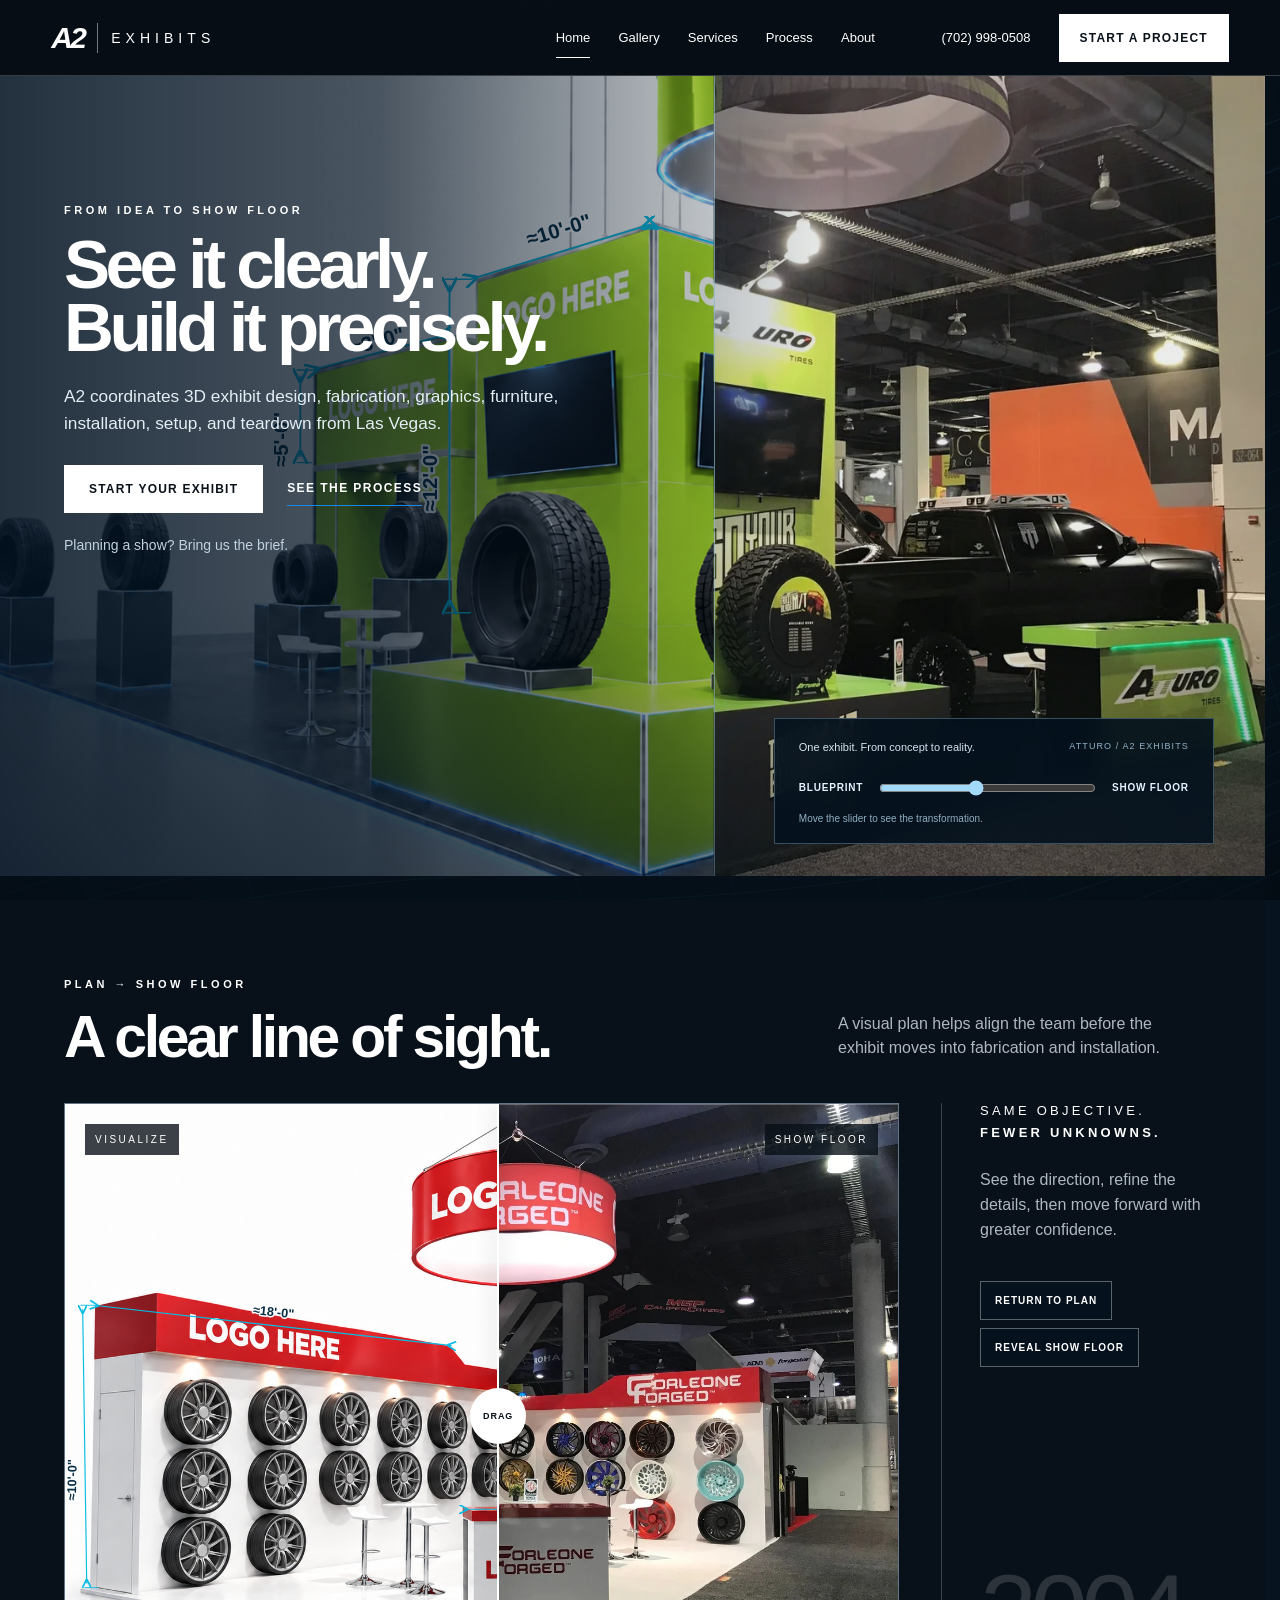
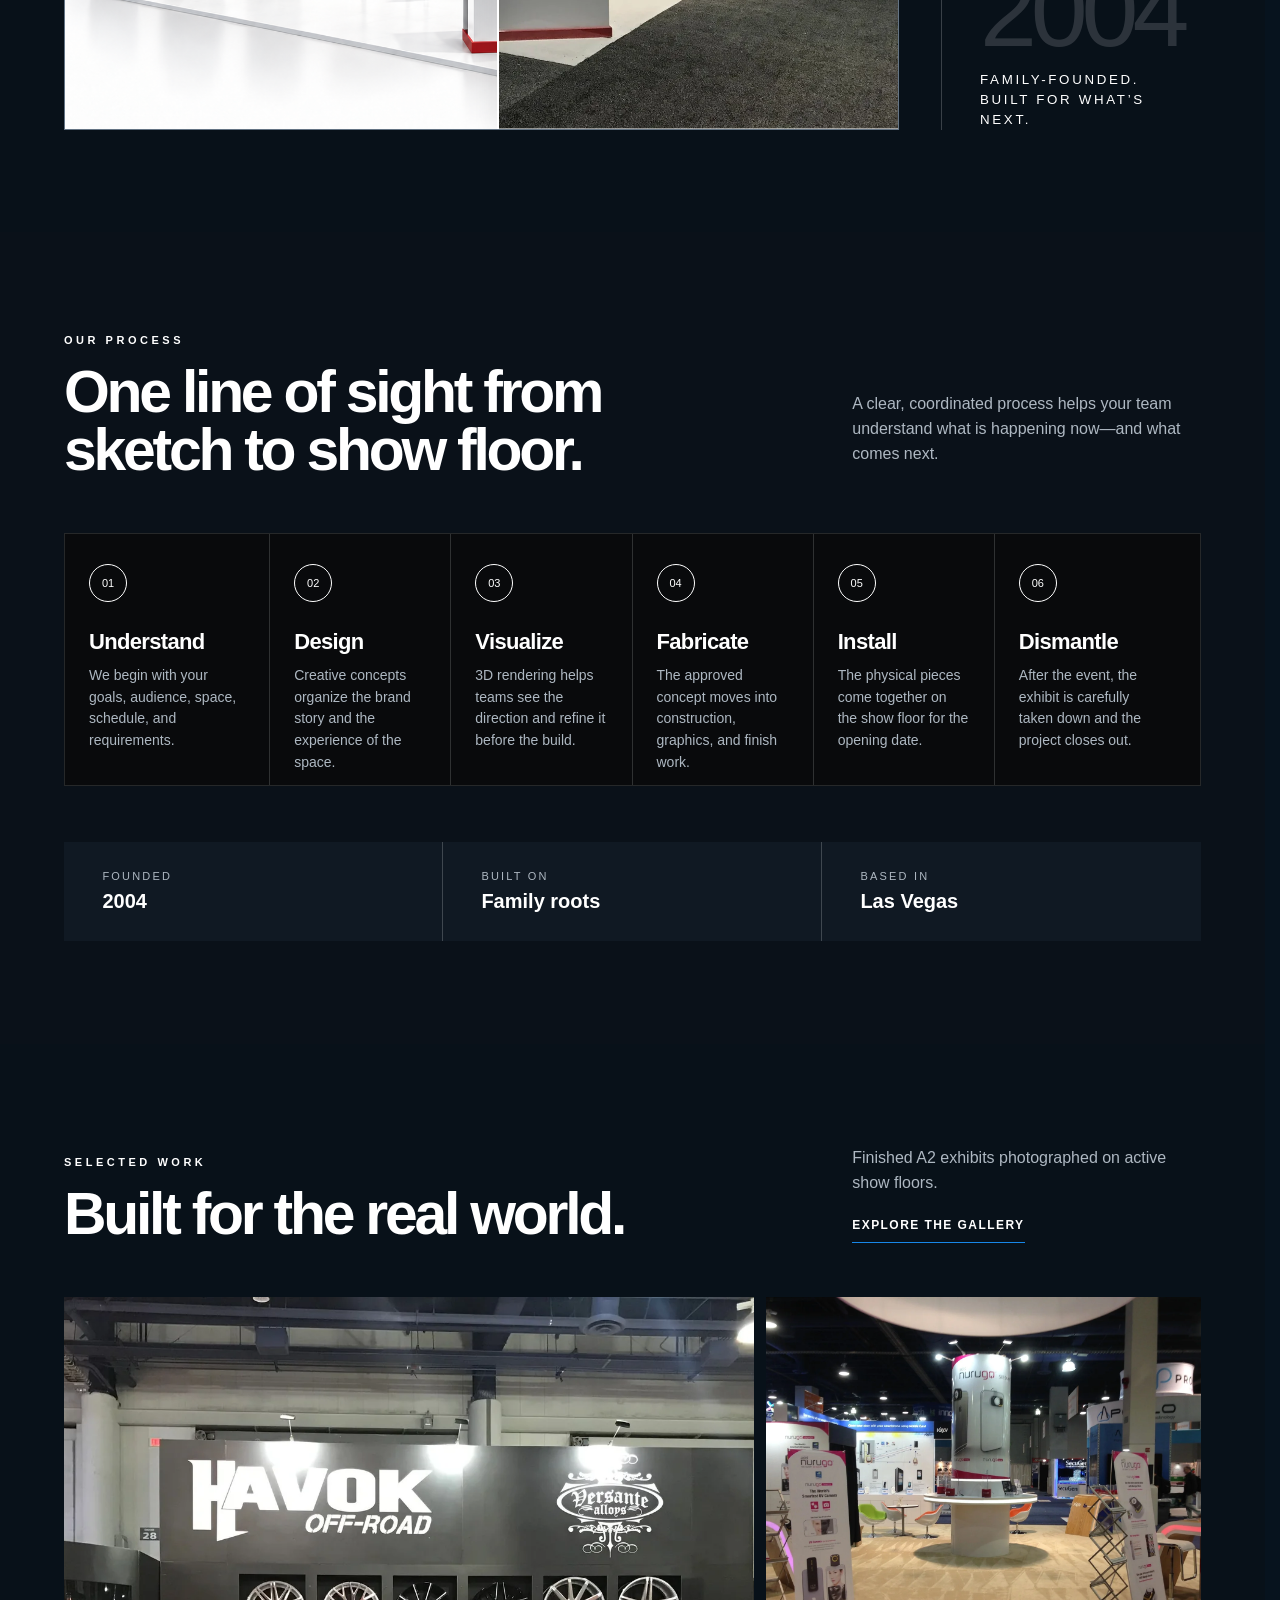
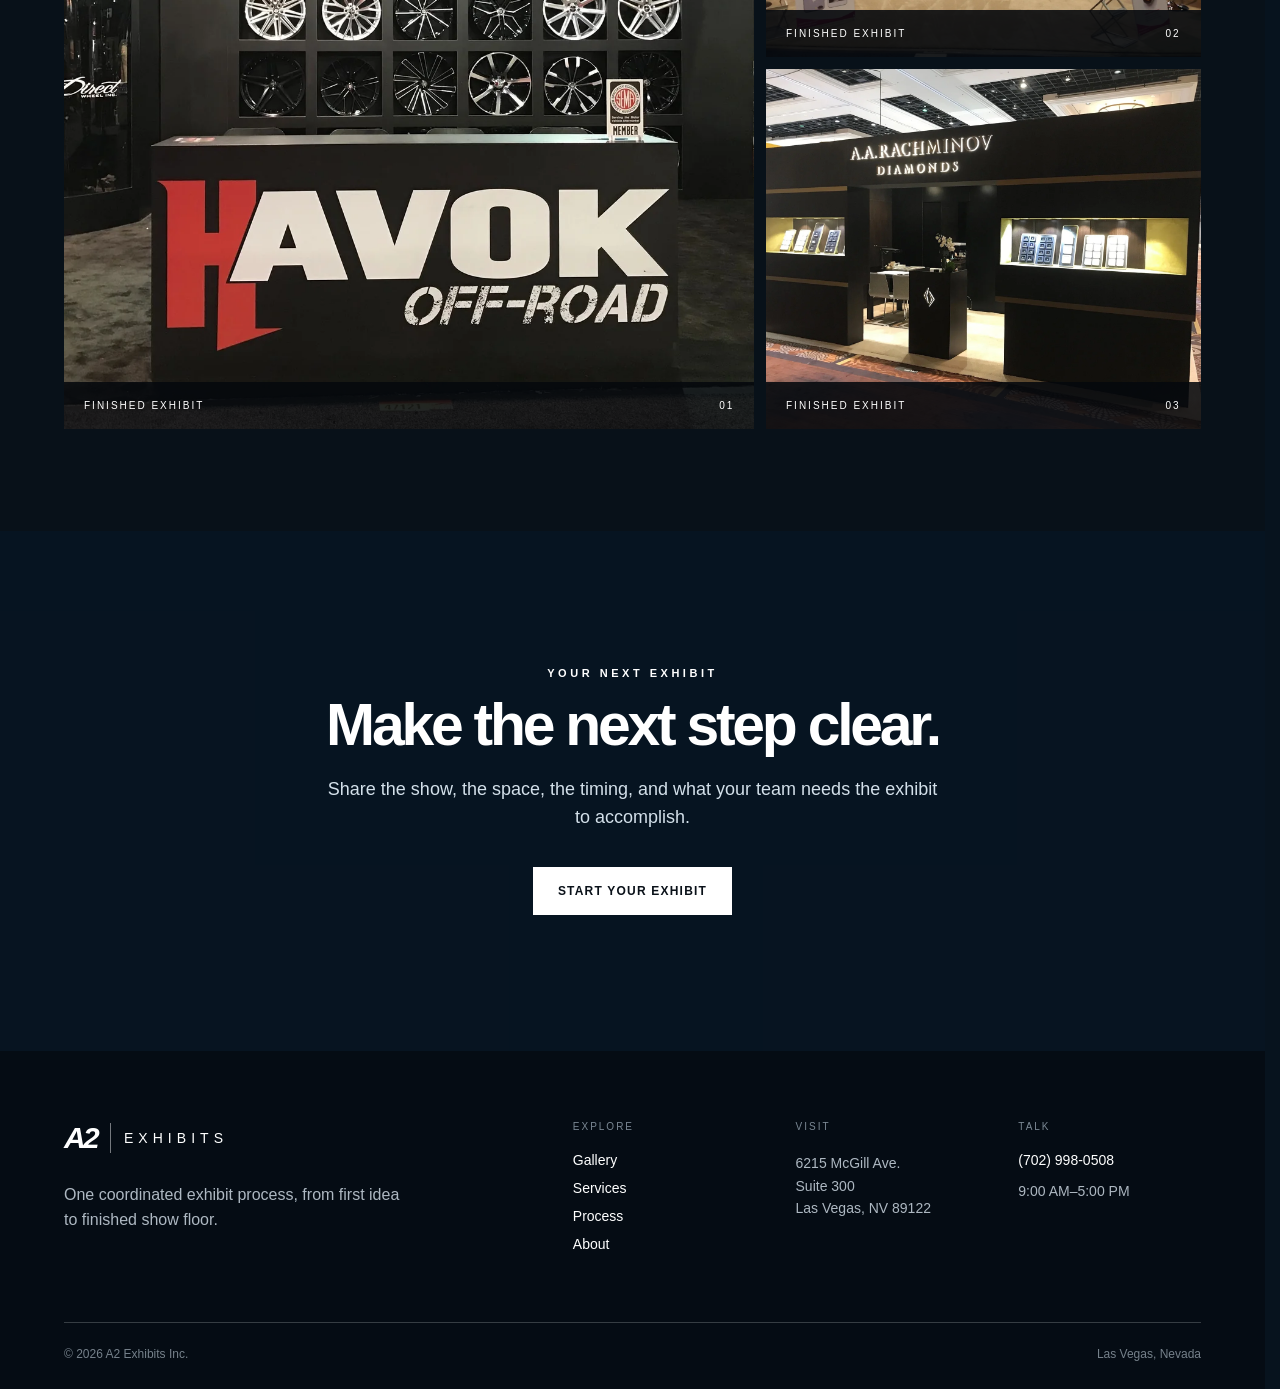
==== commit a5ee9936: "Hide the Brevo chat bubble while someone is filling out the project form. Co-authored-by: Cursor <cu" ====
--- a/index.html
+++ b/index.html
@@ -14,4 +14,20 @@
     })(document, window, 'BrevoConversations');
 </script>
 <!-- /Brevo Conversations {/literal} -->
+<script>
+  (function () {
+    function syncChat() {
+      var onForm = document.body && document.body.getAttribute("data-page") === "start";
+      if (window.BrevoConversations) window.BrevoConversations(onForm ? "hide" : "show");
+    }
+    function watch() {
+      syncChat();
+      if (!document.body || document.body.dataset.a2ChatWatch) return;
+      document.body.dataset.a2ChatWatch = "1";
+      new MutationObserver(syncChat).observe(document.body, { attributes: true, attributeFilter: ["data-page"] });
+    }
+    if (document.body) watch();
+    else document.addEventListener("DOMContentLoaded", watch);
+  })();
+</script>
 </body></html>
--- a/assets/main-DyNhfDMT.css
+++ b/assets/main-DyNhfDMT.css
@@ -1 +1,2 @@
 .editorial-page{color:#fff;--editorial-line:rgba(177,210,228,.2);--editorial-muted:#b7c7d1;--editorial-surface:rgba(7,14,20,.76)}.editorial-width{width:calc(100% - clamp(44px,10vw,160px));max-width:1500px;margin-inline:auto;min-width:0}.editorial-page p{color:var(--editorial-muted);font-size:16px;line-height:1.7}.editorial-page .eyebrow{color:#a7d3ed;font-size:10px;line-height:1.5;letter-spacing:.23em}.editorial-page h1{font-size:clamp(52px,5.7vw,94px);line-height:1.02;letter-spacing:-.055em}.editorial-page h1 span{color:#b5cbd9}.editorial-page h2{font-size:clamp(34px,3.8vw,60px);line-height:1.08;letter-spacing:-.045em}.editorial-page h3{font-size:28px;line-height:1.12;letter-spacing:-.035em}.editorial-page .editorial-lede{font-size:clamp(17px,1.45vw,21px);line-height:1.65;max-width:560px}.editorial-page figure{margin:0;min-width:0}.editorial-page figure img{display:block;width:100%;height:auto;object-fit:cover}.editorial-page figcaption{font-size:10px;letter-spacing:.1em;line-height:1.6;color:#b7c7d1;padding:16px 0}.company-hero{display:grid;grid-template-columns:1.04fr 1fr;align-items:center;gap:clamp(32px,5vw,80px);padding-block:clamp(54px,6vw,96px)}.company-hero-copy{min-width:0}.company-hero-photo{border:1px solid var(--editorial-line);background:var(--editorial-surface)}.company-hero-photo img{aspect-ratio:4/3}.company-hero-photo figcaption{display:flex;justify-content:space-between;gap:20px;padding:17px 20px}.company-facts{display:grid;grid-template-columns:repeat(3,minmax(0,1fr));border-block:1px solid var(--editorial-line);padding-block:28px;margin-block:0 88px}.company-facts>div{padding:0 32px;border-right:1px solid var(--editorial-line)}.company-facts>div:first-child{padding-left:0}.company-facts>div:last-child{border:0}.company-facts dt{font-size:10px;letter-spacing:.18em;text-transform:uppercase;color:var(--editorial-muted);margin-bottom:12px}.company-facts dd{font-size:clamp(24px,2.6vw,40px);font-weight:700;letter-spacing:-.035em;margin:0}.company-story{display:grid;grid-template-columns:1fr .85fr;gap:clamp(40px,9vw,140px);padding-bottom:100px;scroll-margin-top:110px}.company-story>div>p{max-width:610px}.company-milestones{list-style:none;padding:0;margin:0;border-left:1px solid var(--editorial-line)}.company-milestones li{padding:5px 0 24px 32px;margin-bottom:24px;border-bottom:1px solid var(--editorial-line)}.company-milestones li:last-child{margin:0;border:0;padding-bottom:0}.company-milestones span,.editorial-index{font-size:11px;letter-spacing:.13em;color:#91c8e8}.company-milestones h3{margin:14px 0 10px}.company-milestones p{margin-bottom:0}.company-capabilities{display:grid;grid-template-columns:1fr 1fr;gap:clamp(36px,6vw,90px);align-items:center;margin-bottom:100px}.company-capabilities figure img{aspect-ratio:4/3;border:1px solid var(--editorial-line)}.capability-lines{list-style:none;margin:25px 0;padding:0}.capability-lines li{display:flex;align-items:center;gap:20px;padding:18px 0;border-top:1px solid var(--editorial-line);font-size:15px}.capability-lines span{color:#91c8e8;font-size:11px}.company-principles{margin-bottom:100px}.principle-grid{display:grid;grid-template-columns:repeat(3,minmax(0,1fr));gap:16px;margin-top:36px}.principle-grid article{padding:32px;background:var(--editorial-surface);border:1px solid var(--editorial-line)}.principle-grid h3{margin:34px 0 16px}.principle-grid p{margin:0}.company-contact{display:grid;grid-template-columns:1fr .6fr;gap:48px;align-items:center;border-top:1px solid var(--editorial-line);padding:50px 0 80px}.company-contact .button{margin-top:12px}.company-contact-details{display:flex;flex-direction:column;align-items:flex-start;gap:20px;border-left:1px solid var(--editorial-line);padding:20px 0 20px 40px}.company-contact-details address{color:var(--editorial-muted);line-height:1.8}.company-contact-details>a{font-size:clamp(23px,2.5vw,34px);text-decoration:none}.company-contact-details>span:last-child{font-size:13px;color:var(--editorial-muted)}.process-introduction{display:grid;grid-template-columns:1.2fr 1fr;gap:clamp(36px,7vw,100px);align-items:end;padding-block:80px 55px}.process-introduction h1{margin-bottom:0}.process-introduction>div>p:last-of-type{max-width:500px}.process-overview{display:grid;grid-template-columns:repeat(6,minmax(0,1fr));border:1px solid var(--editorial-line);background:var(--editorial-surface);margin-bottom:90px}.process-overview a{padding:22px;display:grid;grid-template-columns:1fr auto;gap:18px;text-decoration:none;border-right:1px solid var(--editorial-line);transition:background-color .2s}.process-overview a:last-child{border:0}.process-overview a:hover{background:#3683b12b}.process-overview a>span:first-child{grid-column:1/-1;font-size:11px;color:#91c8e8}.process-overview strong{font-size:14px;font-weight:500}.process-overview a>span:last-child{color:#91c8e8}.process-chapter{margin-bottom:88px}.chapter-heading{display:grid;grid-template-columns:1.2fr .8fr;align-items:end;gap:60px;margin-bottom:30px}.chapter-heading h2{margin-bottom:0}.chapter-heading>p{margin:0;max-width:480px}.chapter-body{display:grid;grid-template-columns:.95fr 1.05fr;gap:32px;align-items:start}.chapter-photo{position:sticky;top:104px}.chapter-photo img{aspect-ratio:4/3;border:1px solid var(--editorial-line)}.chapter-stages{display:grid;gap:16px}.journey-stage{padding:30px 34px;background:var(--editorial-surface);border:1px solid var(--editorial-line);scroll-margin-top:100px}.journey-stage-title{display:flex;align-items:baseline;gap:20px}.journey-stage h3{margin-bottom:16px;font-size:32px}.journey-stage p{margin-bottom:15px}.journey-stage .stage-focus{font-size:12px;color:#9db1be;line-height:1.8}.stage-outcome{border-top:1px solid var(--editorial-line);padding-top:16px;display:grid;gap:7px}.stage-outcome span{font-size:9px;text-transform:uppercase;letter-spacing:.15em;color:#91c8e8}.stage-outcome strong{font-size:14px;font-weight:500}.process-ready{border-top:1px solid var(--editorial-line);padding:45px 0 80px}.process-ready ul{padding:0;list-style:none;display:grid;grid-template-columns:repeat(4,minmax(0,1fr));gap:14px;margin:35px 0}.process-ready li{background:var(--editorial-surface);border:1px solid var(--editorial-line);padding:24px;font-size:14px;display:grid;gap:25px}.process-ready li span{font-size:11px;color:#91c8e8}.process-ready-action{display:flex;align-items:center;justify-content:space-between;gap:24px}.process-ready-action p{margin:0}@media(max-width:1100px){.company-hero,.company-capabilities{gap:32px}.company-hero h1{font-size:clamp(46px,5.6vw,66px)}.process-overview a{padding:18px 12px}.process-overview strong{font-size:12px}.chapter-body{grid-template-columns:.8fr 1fr;gap:24px}.journey-stage{padding:24px}.principle-grid article{padding:24px}.company-story{gap:40px}}@media(max-width:760px){.editorial-width{width:calc(100% - 28px)}.editorial-page{text-align:center}.editorial-page h1,.company-hero h1{font-size:clamp(40px,10.5vw,64px)}.editorial-page h2{font-size:clamp(30px,8.3vw,44px)}.editorial-page .editorial-lede{margin-inline:auto}.editorial-page .eyebrow{letter-spacing:.17em}.company-hero{grid-template-columns:1fr;gap:30px;padding-block:48px 32px}.company-hero-copy{padding-inline:8px}.company-hero-photo figcaption{display:block;padding:14px}.company-hero-photo figcaption span{display:block}.company-facts{grid-template-columns:1fr;gap:18px;padding:24px 0;margin-bottom:44px}.company-facts>div,.company-facts>div:first-child{padding:0 0 18px;border:0;border-bottom:1px solid var(--editorial-line)}.company-facts>div:last-child{padding:0}.company-facts dd{font-size:28px}.company-facts dt{margin-bottom:6px}.company-story,.company-capabilities{grid-template-columns:1fr;gap:32px;padding-bottom:0;margin-bottom:52px}.company-story>div{padding:0 10px}.company-milestones{border:0;display:grid;gap:12px}.company-milestones li,.company-milestones li:last-child{margin:0;padding:26px 18px;background:var(--editorial-surface);border:1px solid var(--editorial-line)}.company-capabilities>div{padding:0 10px}.capability-lines li{justify-content:center;gap:12px}.company-principles{margin-bottom:48px}.principle-grid{grid-template-columns:1fr;gap:12px;margin-top:24px}.principle-grid article{padding:26px 18px}.principle-grid h3{margin-top:20px}.company-contact{grid-template-columns:1fr;gap:35px;padding:36px 8px 55px}.company-contact-details{align-items:center;border-left:0;border-top:1px solid var(--editorial-line);padding:28px 0 0;gap:16px}.process-introduction{grid-template-columns:1fr;gap:22px;padding:48px 8px 32px}.process-introduction>div>p:last-of-type{margin-inline:auto}.process-overview{grid-template-columns:repeat(3,minmax(0,1fr));margin-bottom:45px}.process-overview a{padding:18px 10px;gap:12px;border-bottom:1px solid var(--editorial-line)}.process-overview a:nth-child(3n){border-right:0}.process-overview a:nth-child(n+4){border-bottom:0}.process-overview a>span:first-child{text-align:left}.chapter-heading{grid-template-columns:1fr;gap:16px;padding-inline:8px;margin-bottom:24px}.chapter-heading>p{margin-inline:auto}.chapter-body{grid-template-columns:1fr;gap:16px}.chapter-photo{position:static}.chapter-photo figcaption{padding:12px 8px}.process-chapter{margin-bottom:48px}.journey-stage{padding:26px 18px;scroll-margin-top:90px}.journey-stage-title{justify-content:center;gap:12px}.journey-stage h3{font-size:30px}.stage-outcome{justify-items:center}.process-ready{padding:32px 0 55px}.process-ready ul{grid-template-columns:repeat(2,minmax(0,1fr));gap:10px;margin:25px 0}.process-ready li{padding:22px 12px;gap:14px;line-height:1.5}.process-ready-action{flex-direction:column;gap:18px;padding-inline:8px}}.collection-section{max-width:1500px;width:calc(100% - clamp(44px,10vw,160px));margin:0 auto;padding:0 0 70px}.collection-heading{display:flex;align-items:center;justify-content:space-between;gap:24px;padding:22px 0;border-top:1px solid rgba(177,210,228,.2);color:#b7c7d1}.collection-heading>span{font-size:11px;letter-spacing:.14em;text-transform:uppercase}.collection-heading p{font-size:14px;margin:0}.collection-grid{display:grid;grid-template-columns:repeat(3,minmax(0,1fr));gap:22px}.collection-photo{display:block;min-width:0;padding:0;border:1px solid rgba(177,210,228,.2);background:#070e14b3;color:#fff;text-align:left;cursor:zoom-in;overflow:hidden}.collection-photo img{display:block;width:100%;height:auto;aspect-ratio:4/3;object-fit:contain;transition:filter .2s}.collection-photo:hover img{filter:brightness(1.1)}.collection-photo:focus-visible{outline:2px solid #91c8e8;outline-offset:5px}.collection-caption{display:flex;justify-content:space-between;align-items:center;gap:12px;padding:18px;font-size:13px}.collection-caption>span:last-child{font-size:11px;color:#91c8e8;white-space:nowrap}.gallery-viewer{position:fixed;top:0;right:0;bottom:0;left:0;width:min(1300px,94vw);max-width:94vw;max-height:94dvh;padding:22px;border:1px solid rgba(177,210,228,.3);background:#071018;color:#fff;margin:auto;overflow:auto}.gallery-viewer::backdrop{background:#00050af0}.gallery-viewer-content{width:100%}.gallery-viewer-top{display:flex;align-items:center;justify-content:space-between;gap:18px;margin-bottom:18px;font-size:14px}.gallery-viewer button{border:1px solid rgba(177,210,228,.3);background:transparent;color:#fff;padding:12px 16px;font:inherit;cursor:pointer;min-height:44px;white-space:nowrap}.gallery-viewer button:hover{background:#91c8e824}.gallery-viewer button:focus-visible{outline:2px solid #91c8e8;outline-offset:3px}.gallery-viewer-content>img{display:block;max-width:100%;width:auto;max-height:70dvh;height:auto;margin:auto;object-fit:contain}.gallery-viewer-controls{display:flex;justify-content:space-between;align-items:center;gap:20px;margin-top:18px}.gallery-viewer-controls p{font-size:13px;color:#b7c7d1;text-align:center;margin:0}@media(max-width:1050px){.collection-grid{grid-template-columns:repeat(2,minmax(0,1fr));gap:16px}}@media(max-width:760px){.collection-section{width:calc(100% - 28px);padding-bottom:40px}.collection-heading{flex-direction:column;gap:10px;text-align:center}.collection-grid{grid-template-columns:1fr;gap:20px}.collection-caption{padding:16px}.gallery-viewer{padding:14px;max-width:96vw;width:96vw}.gallery-viewer-top{font-size:12px}.gallery-viewer-controls{flex-wrap:wrap;gap:12px}.gallery-viewer-controls p{order:3;flex-basis:100%}.gallery-viewer-content>img{max-height:65dvh}}@media(prefers-reduced-motion:reduce){.collection-photo img{transition:none}}.site-atmosphere{position:fixed;top:0;right:0;bottom:0;left:0;z-index:0;overflow:hidden;pointer-events:none;background:#07131e;contain:strict;view-transition-name:site-atmosphere}.site-atmosphere:before{content:"";position:absolute;top:0;right:0;bottom:0;left:0;z-index:1;background:radial-gradient(ellipse at 58% 52%,rgba(34,108,151,.15),transparent 42%),linear-gradient(180deg,rgba(3,11,18,.26),transparent 32%,rgba(20,74,105,.07) 62%,rgba(2,8,14,.34));mix-blend-mode:screen}.site-atmosphere:after{content:"";position:absolute;top:0;right:0;bottom:0;left:0;z-index:2;background:linear-gradient(90deg,rgba(2,8,13,.3),transparent 18%,transparent 82%,rgba(2,8,13,.25)),linear-gradient(0deg,rgba(2,7,12,.34),transparent 28%);box-shadow:inset 0 0 140px #0000003d}.wave-position-wrapper{position:absolute;top:-24px;bottom:-24px;left:-24px;width:calc(124vw + 48px);z-index:0;transform:translate3d(calc(var(--wave-page-index,0) * -6vw),0,0);will-change:transform;contain:layout paint}.spatial-lattice{position:relative;z-index:0;display:block;width:100%;height:100%;opacity:.95}html.motion-paused .wave-position-wrapper{transition:none}.motion-toggle{position:fixed;right:18px;bottom:16px;z-index:55;border:1px solid rgba(143,198,225,.32);padding:10px 14px;min-height:40px;background:#06111beb;color:#c4dbe7;font-size:10px;letter-spacing:.14em;text-transform:uppercase;cursor:pointer;-webkit-backdrop-filter:blur(8px);backdrop-filter:blur(8px)}.motion-toggle:hover{border-color:#93cce8;color:#fff}@media(max-width:760px){.motion-toggle{right:12px;bottom:10px;padding:8px 10px;font-size:9px}}:root{--ink:#0a1119;--ink2:#101923;--blue:#075aa8;--bright:#1787e8;--paper:#f4f2ed;--paper2:#e7e5df;--white:#fff;--muted:#aeb8c2;--muted-dark:#5f6871;--line:rgba(255,255,255,.2);--line-dark:rgba(10,17,25,.2);--container:1500px;--header-height:76px;font-family:Arial,Helvetica,sans-serif;color:var(--ink);background:var(--paper);font-synthesis:none;text-rendering:optimizeLegibility}*{box-sizing:border-box}html{scroll-behavior:smooth;scrollbar-gutter:stable}body{margin:0;min-width:0;min-height:100vh;background:var(--ink);-webkit-font-smoothing:antialiased}img{display:block;max-width:100%}a{color:inherit}button,input,select,textarea{font:inherit}button,a{-webkit-tap-highlight-color:transparent}address{font-style:normal}:focus-visible{outline:3px solid var(--bright);outline-offset:4px}.sr-only{position:absolute;width:1px;height:1px;padding:0;margin:-1px;overflow:hidden;clip:rect(0,0,0,0);white-space:nowrap;border:0}.site-header{height:var(--header-height);min-height:var(--header-height);background:#070e15f5;color:#fff;display:flex;align-items:center;justify-content:space-between;gap:32px;padding:0 clamp(22px,4vw,72px);position:fixed;inset:0 0 auto;z-index:50;border-bottom:1px solid var(--line);-webkit-backdrop-filter:blur(18px);backdrop-filter:blur(18px)}.wordmark{display:inline-flex;align-items:center;gap:13px;text-decoration:none;flex:none}.wordmark-a2{font-size:30px;font-weight:900;letter-spacing:-.09em;font-style:italic}.wordmark-divider{width:1px;height:30px;background:currentColor;opacity:.45}.wordmark-name{font-size:14px;letter-spacing:.36em}.site-nav{display:flex;align-items:center;gap:clamp(18px,2.2vw,38px);font-size:13px}.site-nav>a{text-decoration:none;padding-block:12px;white-space:nowrap}.site-nav>a:not(.button){border-bottom:1px solid transparent}.site-nav>a[aria-current=page],.site-nav>a:not(.button):hover{border-color:currentColor}.site-nav .nav-phone{margin-left:clamp(0px,3vw,48px)}.site-nav .nav-cta{padding:14px 20px}.menu-toggle{display:none;color:#fff;background:transparent;border:1px solid var(--line);text-transform:uppercase;letter-spacing:.18em;font-size:11px;padding:12px 14px}.button{display:inline-flex;align-items:center;justify-content:center;min-height:48px;padding:14px 24px;border:1px solid transparent;text-decoration:none;text-transform:uppercase;letter-spacing:.1em;font-weight:800;font-size:12px;cursor:pointer;transition:background .2s,color .2s,border-color .2s,transform .2s}.button:hover{transform:translateY(-2px)}.button-light{color:var(--ink);background:var(--white);border-color:var(--white)}.button-light:hover{background:var(--bright);color:#fff;border-color:var(--bright)}.button-dark{color:#fff;background:var(--ink);border-color:var(--ink)}.button-dark:hover{background:var(--blue);border-color:var(--blue)}.text-link{display:inline-flex;padding:10px 0;color:#fff;text-decoration:none;font-size:12px;font-weight:800;text-transform:uppercase;letter-spacing:.12em;border-bottom:1px solid var(--bright)}.dark-link{color:var(--ink)}.button-row{display:flex;align-items:center;flex-wrap:wrap;gap:24px;margin-top:28px}.eyebrow{margin:0 0 16px;font-size:11px;font-weight:800;line-height:1.2;letter-spacing:.32em;text-transform:uppercase}h1,h2,h3,p{margin-top:0}h1,h2,h3{text-wrap:balance}h1{font-size:clamp(52px,5.2vw,88px);line-height:.91;letter-spacing:-.065em;margin-bottom:24px}h2{font-size:clamp(38px,4.6vw,72px);line-height:.98;letter-spacing:-.055em;margin-bottom:22px}h3{font-size:22px;line-height:1.05;letter-spacing:-.03em}p{line-height:1.55}.home-hero{min-height:760px;display:grid;grid-template-columns:minmax(0,1fr) minmax(0,1.08fr);color:#fff;background:#052748;position:relative;overflow:hidden}.hero-plan{position:absolute;top:0;right:42%;bottom:0;left:0;background:none center/cover no-repeat;opacity:.52;mix-blend-mode:screen}.hero-copy{padding:clamp(96px,7.5vw,138px) clamp(28px,5vw,80px) 70px;position:relative;z-index:2;align-self:start}.hero-copy h1{max-width:760px}.hero-lede{max-width:680px;font-size:clamp(17px,1.35vw,22px);color:#e2ebf2}.microcopy{margin-top:22px;color:#c0d1df;font-size:14px}.hero-photo{min-height:760px;position:relative;overflow:hidden;clip-path:polygon(13% 0,100% 0,100% 100%,0 100%);background:var(--ink)}.hero-photo:after{content:"";position:absolute;top:0;right:0;bottom:0;left:0;background:#010c152e;pointer-events:none}.hero-photo img{width:100%;height:100%;object-fit:cover;object-position:48% center}.photo-proof{position:absolute;right:28px;bottom:28px;z-index:2;padding:10px 12px;background:#070e15db;color:#fff;font-size:10px;text-transform:uppercase;letter-spacing:.22em}.compare-section{color:#fff;background:#0b131c;padding:clamp(72px,8vw,128px) clamp(22px,5vw,80px)}.compare-heading-row{max-width:var(--container);margin:0 auto 38px;display:grid;grid-template-columns:minmax(0,1.2fr) minmax(280px,.6fr);align-items:end;gap:48px}.compare-heading-row h2{margin-bottom:0}.compare-heading-row>p{color:var(--muted);max-width:470px;margin:0 0 4px}.compare-layout{max-width:var(--container);margin:0 auto;display:grid;grid-template-columns:minmax(0,3fr) minmax(260px,.75fr);gap:42px;align-items:stretch}.compare-frame{min-height:550px;position:relative;overflow:hidden;border:1px solid rgba(255,255,255,.38);background:#051f38}.compare-frame img{position:absolute;top:0;right:0;bottom:0;left:0;width:100%;height:100%;object-fit:cover}.compare-base{object-position:center;filter:contrast(1.05) brightness(.8)}.compare-reveal{position:absolute;inset:0 0 0 var(--position);overflow:hidden}.compare-reveal img{width:calc(100%*100/(100 - var(--position)));max-width:none;left:auto;right:0;object-position:center}.compare-divider{position:absolute;top:0;bottom:0;left:var(--position);width:2px;background:#fff;transform:translate(-1px);box-shadow:0 0 20px #00000073}.compare-divider:after{content:"DRAG";position:absolute;top:50%;left:50%;transform:translate(-50%,-50%);width:56px;height:56px;border-radius:50%;background:#fff;color:var(--ink);display:grid;place-items:center;font-size:9px;letter-spacing:.1em;font-weight:900}.compare-range{position:absolute;top:0;right:0;bottom:0;left:0;width:100%;height:100%;opacity:0;cursor:ew-resize}.compare-label{position:absolute;top:20px;z-index:4;font-size:10px;text-transform:uppercase;letter-spacing:.25em;background:#060d14c7;padding:10px}.compare-label-left{left:20px}.compare-label-right{right:20px}.compare-note{display:flex;flex-direction:column;justify-content:center;border-left:1px solid var(--line);padding-left:38px}.compare-note>span:first-child,.compare-note>strong{font-size:13px;letter-spacing:.25em;text-transform:uppercase}.compare-note>strong{margin:7px 0 28px}.compare-note p{color:var(--muted)}.compare-note .year{margin-top:auto;font-size:clamp(70px,8vw,130px);line-height:.8;font-weight:200;letter-spacing:-.06em;color:#ffffff26}.compare-note small{margin-top:18px;line-height:1.5;text-transform:uppercase;letter-spacing:.2em}.section-light{background:var(--paper);color:var(--ink)}.section-dark{background:var(--ink);color:#fff}.process-preview,.work-preview,.gallery-section,.services-list,.timeline,.story-section,.location-section{padding:clamp(72px,8vw,132px) clamp(22px,5vw,80px)}.section-intro{max-width:var(--container);margin:0 auto 54px}.split-intro{display:grid;grid-template-columns:minmax(0,1.35fr) minmax(280px,.65fr);gap:64px;align-items:end}.split-intro h2{margin-bottom:0}.split-intro>p,.split-intro>div:last-child>p{max-width:500px;color:var(--muted-dark);margin-bottom:12px}.work-preview .split-intro>div:last-child>p{color:var(--muted)}.process-grid{max-width:var(--container);margin:0 auto;display:grid;grid-template-columns:repeat(6,1fr);border-top:1px solid var(--line-dark)}.process-step{padding:30px 24px 12px 0;min-height:230px;position:relative;border-right:1px solid var(--line-dark)}.process-step:not(:first-child){padding-left:24px}.process-step:last-child{border-right:0}.process-step>span{display:inline-grid;width:38px;height:38px;place-items:center;border:1px solid currentColor;border-radius:50%;font-size:11px}.process-step h3{margin:28px 0 12px}.process-step p{color:var(--muted-dark);font-size:14px;margin-bottom:0}.trust-strip{max-width:var(--container);margin:56px auto 0;display:grid;grid-template-columns:repeat(3,1fr);background:var(--ink2);color:#fff}.trust-strip>div{padding:28px clamp(20px,3vw,48px);border-right:1px solid var(--line);display:flex;flex-direction:column;gap:8px}.trust-strip>div:last-child{border-right:0}.trust-strip span{color:var(--muted);font-size:11px;text-transform:uppercase;letter-spacing:.2em}.trust-strip strong{font-size:20px}.preview-grid{max-width:var(--container);margin:0 auto;display:grid;grid-template-columns:1.35fr .85fr;grid-template-rows:repeat(2,minmax(260px,360px));gap:12px}.project-card{margin:0;position:relative;overflow:hidden;background:var(--ink2)}.project-card:first-child{grid-row:1/span 2}.project-card img{width:100%;height:100%;object-fit:cover;transition:transform .5s}.project-card:hover img{transform:scale(1.025)}.project-card figcaption,.gallery-item figcaption{position:absolute;inset:auto 0 0;display:flex;justify-content:space-between;gap:16px;padding:18px 20px;background:#05090de0;color:#fff;font-size:10px;text-transform:uppercase;letter-spacing:.2em}.conversion-band{min-height:520px;display:grid;place-content:center;justify-items:center;text-align:center;padding:72px 22px;color:#fff;background:#073c70 none center/cover no-repeat;position:relative;isolation:isolate}.conversion-band:before{content:"";position:absolute;top:0;right:0;bottom:0;left:0;background:#02121fc7;z-index:-1}.conversion-band h2{max-width:900px}.conversion-band p:not(.eyebrow){max-width:620px;color:#d3e0ea;font-size:18px}.conversion-band .button{margin-top:18px}.interior-hero{min-height:540px;color:#fff;display:grid;place-items:center;text-align:center;position:relative;overflow:hidden;background:#052e52;padding:90px 22px}.interior-plan{position:absolute;top:0;right:0;bottom:0;left:0;background:none center/cover no-repeat;opacity:.42}.interior-hero:after{content:"";position:absolute;top:0;right:0;bottom:0;left:0;background:#020c1580}.interior-copy{max-width:1100px;position:relative;z-index:2}.interior-copy h1{font-size:clamp(54px,7vw,112px)}.interior-copy>p:last-of-type{max-width:760px;margin:0 auto;font-size:clamp(17px,1.5vw,22px);color:#e0e9f0}.gallery-grid{max-width:var(--container);margin:0 auto;display:grid;grid-template-columns:repeat(12,1fr);gap:14px}.gallery-item{margin:0;position:relative;overflow:hidden;min-height:380px;background:var(--ink2)}.gallery-item img{width:100%;height:100%;object-fit:cover;transition:transform .5s}.gallery-item:hover img{transform:scale(1.02)}.gallery-item-1,.gallery-item-4{grid-column:span 7}.gallery-item-2,.gallery-item-3{grid-column:span 5}.gallery-item-5,.gallery-item-6{grid-column:span 6}.quiet-note{padding:clamp(80px,10vw,150px) clamp(22px,10vw,180px)}.quiet-note h2{max-width:1050px}.quiet-note>p:last-child{max-width:680px;color:var(--muted);font-size:18px}.services-list{display:grid;gap:0}.service-row{max-width:var(--container);width:100%;margin:0 auto;padding:42px 0;display:grid;grid-template-columns:90px minmax(260px,1fr) minmax(280px,.8fr);gap:34px;align-items:start;border-top:1px solid var(--line-dark)}.service-row:last-child{border-bottom:1px solid var(--line-dark)}.service-row>span{color:var(--blue);font-size:13px;letter-spacing:.18em}.service-row h2{font-size:clamp(32px,4vw,58px);margin:0}.service-row p{margin:4px 0 0;color:var(--muted-dark);max-width:520px}.service-feature{display:grid;grid-template-columns:1.15fr .85fr;min-height:700px}.feature-photo{min-height:650px}.feature-photo img{width:100%;height:100%;object-fit:cover}.feature-copy{align-self:center;padding:clamp(60px,8vw,130px)}.feature-copy p:not(.eyebrow){color:var(--muted);font-size:18px}.feature-copy .button{margin-top:24px}.timeline{display:grid;gap:0}.timeline-row{max-width:var(--container);width:100%;margin:0 auto;padding:56px 0;display:grid;grid-template-columns:90px minmax(300px,.8fr) minmax(360px,1.15fr);gap:42px;align-items:center;border-top:1px solid var(--line-dark)}.timeline-number{font-size:38px;color:var(--blue);font-weight:800}.timeline-row h2{font-size:clamp(42px,5vw,78px);margin-bottom:18px}.timeline-row>div p:last-child{color:var(--muted-dark);max-width:560px}.timeline-row img{width:100%;aspect-ratio:16/9;object-fit:cover}.story-section{display:grid;grid-template-columns:minmax(240px,.65fr) minmax(0,1.35fr);gap:clamp(48px,10vw,170px);align-items:start}.story-index{position:sticky;top:130px;display:flex;flex-direction:column}.story-index>span{font-size:clamp(96px,14vw,220px);line-height:.8;letter-spacing:-.08em;color:var(--paper2);font-weight:800}.story-index small{margin-top:24px;text-transform:uppercase;letter-spacing:.2em}.story-copy{max-width:820px}.story-copy>p:not(.eyebrow){font-size:clamp(18px,1.5vw,23px);color:var(--muted-dark)}.about-values{display:grid;grid-template-columns:repeat(3,1fr);padding:0 clamp(22px,5vw,80px)}.about-values article{padding:clamp(55px,7vw,110px) clamp(20px,4vw,64px);border-right:1px solid var(--line)}.about-values article:last-child{border-right:0}.about-values span{color:var(--bright);letter-spacing:.2em}.about-values h3{font-size:42px;margin:60px 0 18px}.about-values p{color:var(--muted)}.location-section{display:flex;justify-content:space-between;gap:48px;align-items:end}.location-section h2{margin-bottom:18px}.location-section>div:first-child>p:last-child{color:var(--muted-dark);font-size:18px}.location-actions{display:flex;align-items:center;flex-wrap:wrap;gap:28px}.inquiry-layout{display:grid;grid-template-columns:minmax(0,1.45fr) minmax(300px,.55fr);gap:clamp(44px,8vw,120px);padding:clamp(72px,8vw,132px) clamp(22px,6vw,96px)}.project-form{max-width:950px}.form-heading{display:grid;grid-template-columns:64px 1fr;gap:20px;align-items:start;margin:12px 0 32px;padding-top:26px;border-top:1px solid var(--line-dark)}.form-heading>span{color:var(--blue);font-size:13px;letter-spacing:.18em}.form-heading h2{font-size:clamp(32px,4vw,58px)}.field-grid{display:grid;grid-template-columns:repeat(2,1fr);gap:22px;margin-bottom:66px}.field-wide{grid-column:1/-1}.project-form label>span,.project-form legend{display:block;margin-bottom:10px;font-size:11px;font-weight:800;letter-spacing:.15em;text-transform:uppercase}.project-form input:not([type=checkbox]),.project-form select,.project-form textarea{width:100%;border:1px solid #b8bdc1;border-radius:0;background:#fff;color:var(--ink);padding:16px 14px;min-height:52px}.project-form textarea{resize:vertical}.project-form fieldset{border:0;padding:0;margin:0 0 54px}.check-grid{display:grid;grid-template-columns:repeat(2,1fr);border-top:1px solid var(--line-dark)}.check-grid label{display:flex;align-items:center;gap:12px;padding:18px 8px;border-bottom:1px solid var(--line-dark);cursor:pointer}.check-grid label>span{margin:0}.check-grid input{width:22px;height:22px;accent-color:var(--blue)}.message-field{display:block;margin-bottom:26px}.consent-field{display:flex;align-items:flex-start;gap:12px;margin:0 0 22px;cursor:pointer}.project-form label.consent-field>span{margin:0;letter-spacing:.04em;text-transform:none;font-size:14px;font-weight:600}.consent-field input{width:22px;height:22px;margin-top:1px;accent-color:var(--blue);flex:none}.submit-button{width:100%}.form-disclosure{color:var(--muted-dark);font-size:13px;margin-top:16px}.contact-panel{background:var(--ink);color:#fff;padding:clamp(34px,5vw,70px);align-self:start;position:sticky;top:112px}.contact-panel h2{font-size:48px}.contact-phone{display:inline-block;color:#fff;font-size:clamp(28px,3vw,44px);font-weight:800;margin:12px 0 36px;text-decoration-thickness:1px;text-underline-offset:7px}.contact-panel address,.contact-panel>span{color:var(--muted);line-height:1.7}.contact-panel>span{display:block;margin-top:24px}.brief-ready{margin-top:48px;padding-top:30px;border-top:1px solid var(--line)}.brief-ready strong{font-size:25px}.brief-ready p{color:var(--muted)}.site-footer{background:#05090d;color:#fff;padding:70px clamp(22px,5vw,80px) 28px}.footer-main{max-width:var(--container);margin:0 auto 70px;display:grid;grid-template-columns:.8fr 1.2fr;gap:90px}.footer-main>div:first-child>p{color:var(--muted);max-width:350px;margin-top:28px}.footer-links{display:grid;grid-template-columns:repeat(3,1fr);gap:40px}.footer-links>div{display:flex;flex-direction:column;gap:12px;font-size:14px}.footer-links a{text-decoration:none}.footer-links a:hover{color:var(--bright)}.footer-links address,.footer-links span:not(.footer-label){color:var(--muted);line-height:1.6}.footer-label{text-transform:uppercase;letter-spacing:.2em;color:#7c8995;font-size:10px;margin-bottom:8px}.footer-bottom{max-width:var(--container);margin:0 auto;border-top:1px solid var(--line);padding-top:24px;display:flex;justify-content:space-between;gap:20px;color:#76818b;font-size:12px}@media(max-width:1100px){:root{--header-height:70px}.site-header{height:var(--header-height);min-height:var(--header-height)}.menu-toggle{display:inline-flex}.site-nav{position:fixed;inset:var(--header-height) 0 auto;padding:30px 24px 36px;background:#071018;flex-direction:column;align-items:stretch;gap:4px;transform:translateY(-130%);opacity:0;visibility:hidden;transition:transform .25s,opacity .25s,visibility .25s;border-bottom:1px solid var(--line)}.site-nav.is-open{transform:translateY(0);opacity:1;visibility:visible}.site-nav>a{padding:15px 4px}.site-nav .nav-phone{margin-left:0}.site-nav .nav-cta{margin-top:12px;text-align:center}.home-hero{grid-template-columns:1fr}.hero-plan{top:0;right:0;bottom:0;left:0;opacity:.32}.hero-copy{min-height:620px;display:flex;flex-direction:column;justify-content:center}.hero-photo{min-height:520px;clip-path:none}.compare-layout{grid-template-columns:1fr}.compare-note{border-left:0;border-top:1px solid var(--line);padding:34px 0 0}.compare-note .year{margin-top:40px}.process-grid{grid-template-columns:repeat(3,1fr)}.process-step:nth-child(3){border-right:0}.process-step:nth-child(n+4){border-top:1px solid var(--line-dark)}.service-feature{grid-template-columns:1fr}.feature-copy{padding:72px 8vw}.timeline-row{grid-template-columns:64px 1fr}.timeline-row img{grid-column:2}.inquiry-layout{grid-template-columns:1fr}.contact-panel{position:static}}@media(max-width:760px){h1{font-size:clamp(48px,15vw,74px)}h2{font-size:clamp(38px,11vw,58px)}.site-header{padding-inline:20px}.wordmark-a2{font-size:25px}.wordmark-name{font-size:11px}.hero-copy{padding:82px 24px 64px;min-height:600px}.hero-lede{font-size:17px}.hero-photo{min-height:430px}.compare-heading-row,.split-intro{grid-template-columns:1fr;gap:24px}.compare-frame{min-height:420px}.compare-label{top:12px}.compare-label-left{left:12px}.compare-label-right{right:12px}.process-grid{grid-template-columns:1fr;border-top:0}.process-step,.process-step:not(:first-child){min-height:0;padding:28px 0;border-right:0;border-top:1px solid var(--line-dark);display:grid;grid-template-columns:48px 1fr;column-gap:18px}.process-step h3{margin:7px 0 8px}.process-step p{grid-column:2}.trust-strip{grid-template-columns:1fr}.trust-strip>div{border-right:0;border-bottom:1px solid var(--line)}.trust-strip>div:last-child{border-bottom:0}.preview-grid{grid-template-columns:1fr;grid-template-rows:auto}.project-card:first-child{grid-row:auto}.project-card{min-height:320px}.gallery-grid{grid-template-columns:1fr}.gallery-item-1,.gallery-item-2,.gallery-item-3,.gallery-item-4,.gallery-item-5,.gallery-item-6{grid-column:auto}.gallery-item{min-height:320px}.service-row{grid-template-columns:46px 1fr;gap:16px}.service-row p{grid-column:2}.timeline-row{grid-template-columns:48px 1fr;gap:18px}.timeline-row img{grid-column:1/-1}.story-section{grid-template-columns:1fr}.story-index{position:static}.story-index>span{font-size:110px}.about-values{grid-template-columns:1fr}.about-values article{border-right:0;border-bottom:1px solid var(--line)}.about-values article:last-child{border-bottom:0}.about-values h3{margin-top:28px}.location-section{align-items:flex-start;flex-direction:column}.field-grid,.check-grid{grid-template-columns:1fr}.field-wide{grid-column:auto}.footer-main{grid-template-columns:1fr;gap:54px}.footer-links{grid-template-columns:1fr 1fr}.footer-bottom{flex-direction:column}}@media(prefers-reduced-motion:reduce){html{scroll-behavior:auto}*,*:before,*:after{animation-duration:.01ms!important;animation-iteration-count:1!important;transition-duration:.01ms!important}}html{--parallax-x:0;--parallax-y:0;--hero-scroll:0;overflow-x:clip}body{overflow-x:clip}.page-stage{position:relative;z-index:1;min-height:100vh;padding-top:var(--header-height);backface-visibility:hidden;view-transition-name:page-content}.section-light{background:transparent;color:#fff;-webkit-backdrop-filter:none;backdrop-filter:none}.section-light .split-intro>p,.section-light .split-intro>div:last-child>p,.section-light .process-step p,.section-light .service-row p,.section-light .timeline-row>div p:last-child,.section-light .story-copy>p:not(.eyebrow),.location-section>div:first-child>p:last-child,.section-light .form-disclosure{color:#aeb8c2}.section-light .dark-link{color:#fff}.process-grid{background:#0a0a0ac7;border:1px solid rgba(255,255,255,.12);padding:0 24px}.process-step{border-color:#ffffff29}.services-list,.timeline{gap:12px}.service-row,.timeline-row{background:#0a0a0ad1;border:1px solid rgba(255,255,255,.12);padding:clamp(30px,3vw,48px) clamp(22px,3vw,44px)}.service-row:last-child{border-bottom:1px solid rgba(255,255,255,.12)}.story-section,.location-section,.inquiry-layout{margin:clamp(24px,4vw,64px) clamp(22px,5vw,80px);padding:clamp(54px,6vw,96px) clamp(28px,4vw,64px);background:#0a0a0acc;border:1px solid rgba(255,255,255,.12)}.story-index>span{color:#ffffff38}.form-heading,.check-grid,.check-grid label{border-color:#ffffff2e}.section-dark,.compare-section{background:#08111a78;-webkit-backdrop-filter:none;backdrop-filter:none}.interior-hero{background:#051e3042}.interior-plan{display:none}.interior-hero:after{background:#030d1714}.conversion-band{background:#05203559}.conversion-band:before{background:#03101d1a}.site-footer{background:#050c14c7}.story-index>span{color:#acb8bd}.about-values{grid-template-columns:repeat(3,minmax(0,1fr))}.about-values article{min-width:0}.about-values h3{overflow-wrap:anywhere}.home-hero{display:block;position:relative;min-height:800px;background:#09243c;isolation:isolate;overflow:hidden}.hero-scene{position:absolute;top:-2%;right:-2%;bottom:-2%;left:-2%;overflow:hidden;z-index:0;transform:translate3d(calc(var(--parallax-x) * -11px),calc(var(--parallax-y) * -8px - var(--hero-scroll) * 20px),0) scale(1.025);will-change:transform}.hero-scene img{position:absolute;top:0;right:0;bottom:0;left:0;width:100%;height:100%;max-width:none;object-fit:cover;object-position:50% 53%;-webkit-user-select:none;user-select:none;pointer-events:none}.hero-blueprint-image{filter:none}.hero-built-layer{position:absolute;top:0;right:0;bottom:0;left:0;clip-path:inset(0 0 0 var(--hero-split));transition:clip-path .42s cubic-bezier(.22,1,.36,1)}.home-hero.is-dragging .hero-built-layer,.home-hero.is-dragging .hero-seam{transition:none}.hero-seam{position:absolute;top:0;bottom:0;left:var(--hero-split);width:1px;background:#bcebffad;box-shadow:0 0 14px #7ed3ff59;transition:left .42s cubic-bezier(.22,1,.36,1)}.hero-shade{position:absolute;top:0;right:0;bottom:0;left:0;z-index:1;pointer-events:none;background:linear-gradient(90deg,#031323de,#041424b8 30%,#03121f14 66%),linear-gradient(0deg,rgba(2,12,22,.42),transparent 35%)}.hero-copy{position:relative;z-index:2;width:54%;max-width:870px;display:block;min-height:0;padding:clamp(115px,10vw,160px) clamp(28px,5vw,80px) 180px}.hero-copy h1{font-size:clamp(54px,5.4vw,88px)}.hero-copy .hero-lede{max-width:550px;font-size:clamp(17px,1.35vw,22px);color:#e3edf4}.hero-reveal-controls{position:absolute;bottom:32px;right:4vw;z-index:3;width:440px;max-width:calc(100% - 48px);padding:20px 24px 17px;background:#04111de6;border:1px solid rgba(158,205,234,.33);-webkit-backdrop-filter:blur(12px);backdrop-filter:blur(12px);color:#fff}.hero-reveal-title{display:flex;justify-content:space-between;gap:20px;margin-bottom:17px}.hero-reveal-title>span{font-size:11px;line-height:1.5;color:#d4e6f0;max-width:200px}.hero-reveal-title small{font-size:9px;letter-spacing:.12em;line-height:1.6;text-transform:uppercase;color:#92b3c8;text-align:right}.hero-reveal-track{display:flex;align-items:center;gap:14px}.hero-reveal-track button{border:0;background:transparent;color:#e4f4ff;font-size:10px;font-weight:700;letter-spacing:.08em;text-transform:uppercase;padding:7px 0;cursor:pointer;white-space:nowrap}.hero-reveal-track button[aria-pressed=true]{color:#79cafa}.hero-reveal-track input{width:100%;min-width:36px;accent-color:#a3d9f8;height:26px;cursor:ew-resize;touch-action:pan-y}.hero-reveal-caption{font-size:10px;color:#90afc4;margin:8px 0 0}.compare-frame{cursor:ew-resize;touch-action:pan-y;-webkit-user-select:none;user-select:none;isolation:isolate;aspect-ratio:4/3;min-height:0}.compare-frame:focus-within{outline:3px solid #77caff;outline-offset:5px}.compare-reveal{top:0;right:0;bottom:0;left:0;clip-path:inset(0 0 0 var(--position));transition:clip-path .7s cubic-bezier(.22,1,.36,1)}.compare-reveal img{width:100%;max-width:100%;left:0;right:auto;object-position:center}.compare-divider{z-index:3;transition:left .7s cubic-bezier(.22,1,.36,1)}.compare-frame.is-dragging .compare-reveal,.compare-frame.is-dragging .compare-divider{transition:none}.compare-range{z-index:5;pointer-events:none;touch-action:pan-y}.compare-actions{display:flex;gap:8px;flex-wrap:wrap;margin:22px 0 30px}.compare-actions button{-webkit-appearance:none;-moz-appearance:none;appearance:none;border:1px solid rgba(255,255,255,.35);background:#04131e99;color:#fff;padding:13px 14px;text-transform:uppercase;letter-spacing:.1em;font-size:10px;font-weight:800;cursor:pointer;transition:background-color .2s,color .2s}.compare-actions button:hover,.compare-actions button:focus-visible{background:#fff;color:var(--ink)}.compare-base{filter:none;animation:none}@keyframes plan-luminance{to{filter:brightness(1.02)}}.project-card,.gallery-item,.feature-photo,.timeline-row img{--tilt-x:0deg;--tilt-y:0deg;--lift:0px;transform:perspective(1200px) translateY(var(--lift)) rotateX(var(--tilt-y)) rotateY(var(--tilt-x));will-change:transform}:root{background:#07131e;scrollbar-color:#607581 #07131e}html.page-travelling{pointer-events:none;scroll-behavior:auto}::view-transition{pointer-events:none}::view-transition-group(root){animation:none;overflow:clip;z-index:-1}::view-transition-image-pair(root){isolation:isolate}::view-transition-old(root),::view-transition-new(root){animation:none;opacity:0}::view-transition-group(page-content){animation:none;overflow:clip;z-index:1}::view-transition-image-pair(page-content){isolation:isolate}::view-transition-old(page-content),::view-transition-new(page-content){mix-blend-mode:normal;opacity:1;animation-duration:.76s;animation-timing-function:cubic-bezier(.65,0,.25,1);animation-fill-mode:both}::view-transition-old(page-content){animation-name:page-out-forward}::view-transition-new(page-content){animation-name:page-in-forward}html[data-page-direction=back]::view-transition-old(page-content){animation-name:page-out-back}html[data-page-direction=back]::view-transition-new(page-content){animation-name:page-in-back}@keyframes page-out-forward{0%{transform:translate(0)}to{transform:translate(calc(-1 * var(--page-travel,100vw)))}}@keyframes page-out-back{0%{transform:translate(0)}to{transform:translate(var(--page-travel,100vw))}}@keyframes page-in-forward{0%{transform:translate(var(--page-travel,100vw))}to{transform:translate(0)}}@keyframes page-in-back{0%{transform:translate(calc(-1 * var(--page-travel,100vw)))}to{transform:translate(0)}}::view-transition-group(site-atmosphere){z-index:0;overflow:clip;animation-duration:.76s;animation-timing-function:cubic-bezier(.65,0,.25,1)}::view-transition-image-pair(site-atmosphere){isolation:isolate}::view-transition-old(site-atmosphere),::view-transition-new(site-atmosphere){mix-blend-mode:normal;animation-duration:.76s;animation-timing-function:cubic-bezier(.65,0,.25,1);animation-fill-mode:both}::view-transition-old(site-atmosphere){animation-name:atmosphere-hold}::view-transition-new(site-atmosphere){animation-name:atmosphere-in-forward}html[data-page-direction=back]::view-transition-new(site-atmosphere){animation-name:atmosphere-in-back}@keyframes atmosphere-hold{0%,to{transform:translate(0);opacity:1}}@keyframes atmosphere-in-forward{0%{transform:translate(18px);opacity:0}to{transform:translate(0);opacity:1}}@keyframes atmosphere-in-back{0%{transform:translate(-18px);opacity:0}to{transform:translate(0);opacity:1}}.site-header{view-transition-name:site-header}.site-footer{position:relative;z-index:1;view-transition-name:site-footer}.motion-toggle{view-transition-name:motion-toggle}::view-transition-group(site-header),::view-transition-group(site-footer),::view-transition-group(motion-toggle){z-index:4;animation:none}::view-transition-image-pair(site-header),::view-transition-image-pair(site-footer),::view-transition-image-pair(motion-toggle){isolation:isolate}::view-transition-old(site-header),::view-transition-old(site-footer),::view-transition-old(motion-toggle){mix-blend-mode:normal;animation:stationary-chrome-hold .76s both}::view-transition-new(site-header),::view-transition-new(site-footer),::view-transition-new(motion-toggle){mix-blend-mode:normal;animation:stationary-chrome-hide .76s both}@keyframes stationary-chrome-hold{0%,to{transform:translate(0);opacity:1}}@keyframes stationary-chrome-hide{0%,to{transform:translate(0);opacity:0}}html.motion-paused .hero-scene,html.motion-paused .project-card,html.motion-paused .gallery-item,html.motion-paused .feature-photo,html.motion-paused .timeline-row img{transform:none!important}html.motion-paused .compare-base{animation:none}@media(max-width:1100px)and (min-width:761px){.page-stage{min-height:100vh}.hero-copy{width:68%;padding-bottom:205px}.home-hero{min-height:780px}.hero-reveal-controls{right:28px}.hero-shade{background:linear-gradient(90deg,#031323e6,#03132380 55%,#03132314)}}@media(max-width:760px){.page-stage{min-height:100vh}.home-hero{display:flex;flex-direction:column;min-height:0;background:#05192a73}.hero-copy{width:100%;padding:74px 24px 42px;order:0;max-width:none}.hero-copy h1{font-size:clamp(48px,12.8vw,74px)}.hero-copy .microcopy{margin-bottom:0}.hero-scene{position:relative;inset:auto;order:1;width:100%;aspect-ratio:4/3;transform:none;flex:none}.hero-scene img{object-fit:cover;object-position:center}.hero-shade{display:none}.hero-reveal-controls{position:relative;order:2;bottom:auto;right:auto;width:auto;max-width:none;margin:0;padding:20px 24px;border:0;border-top:1px solid rgba(158,205,234,.33);border-bottom:1px solid rgba(158,205,234,.2);-webkit-backdrop-filter:none;backdrop-filter:none}.hero-reveal-track{gap:12px}.compare-frame{min-height:0;aspect-ratio:4/3}.compare-label{font-size:8px;letter-spacing:.15em;padding:8px;top:10px}.compare-divider:after{width:42px;height:42px;font-size:8px}.compare-actions button{flex:1 1 135px}.project-card,.gallery-item,.feature-photo,.timeline-row img{transform:none!important}.about-values{grid-template-columns:minmax(0,1fr)}.about-values h3{font-size:36px}.process-preview,.gallery-section,.services-list,.timeline{padding:38px 14px}.process-preview .section-intro,.services-list,.timeline{text-align:center}.process-preview .section-intro{margin-bottom:30px}.process-grid{grid-template-columns:1fr;gap:10px;padding:0;background:transparent;border:0}.process-step,.process-step:not(:first-child){display:grid;grid-template-columns:1fr;justify-items:center;column-gap:0;padding:24px 18px;background:#0a0a0ad1;border:1px solid rgba(255,255,255,.12)}.process-step h3{margin:14px 0 8px}.process-step p{grid-column:auto;max-width:32rem}.service-row{grid-template-columns:1fr;justify-items:center;text-align:center;padding:26px 18px;gap:10px}.service-row p{grid-column:auto;max-width:34rem}.service-row h2{overflow-wrap:anywhere}.timeline-row{grid-template-columns:1fr;justify-items:center;text-align:center;padding:26px 18px;gap:22px}.timeline-row img{grid-column:auto;width:100%}.timeline-row>div p:last-child{margin-inline:auto}.story-section,.location-section,.inquiry-layout{margin:14px;padding:36px 18px}.story-section{justify-items:center;text-align:center;gap:34px}.story-index{align-items:center}.story-copy{margin-inline:auto}.location-section{align-items:center;text-align:center}.location-actions{justify-content:center}.inquiry-layout{justify-items:center}.project-form{width:100%;margin-inline:auto}.form-heading{grid-template-columns:1fr;gap:8px;text-align:center}.contact-panel{width:100%;text-align:center}.site-footer{padding-bottom:66px}}@media(prefers-reduced-motion:reduce){.hero-scene,.project-card,.gallery-item,.feature-photo,.timeline-row img,.page-stage{transform:none!important}.compare-base{animation:none!important}.hero-built-layer,.hero-seam,.compare-reveal,.compare-divider{transition:none!important}}
+body[data-page="start"] #brevo-conversations,body[data-page="start"] .brevo-conversations,body[data-page="start"] iframe[src*="conversations-widget.brevo.com"]{display:none!important;visibility:hidden!important;pointer-events:none!important}
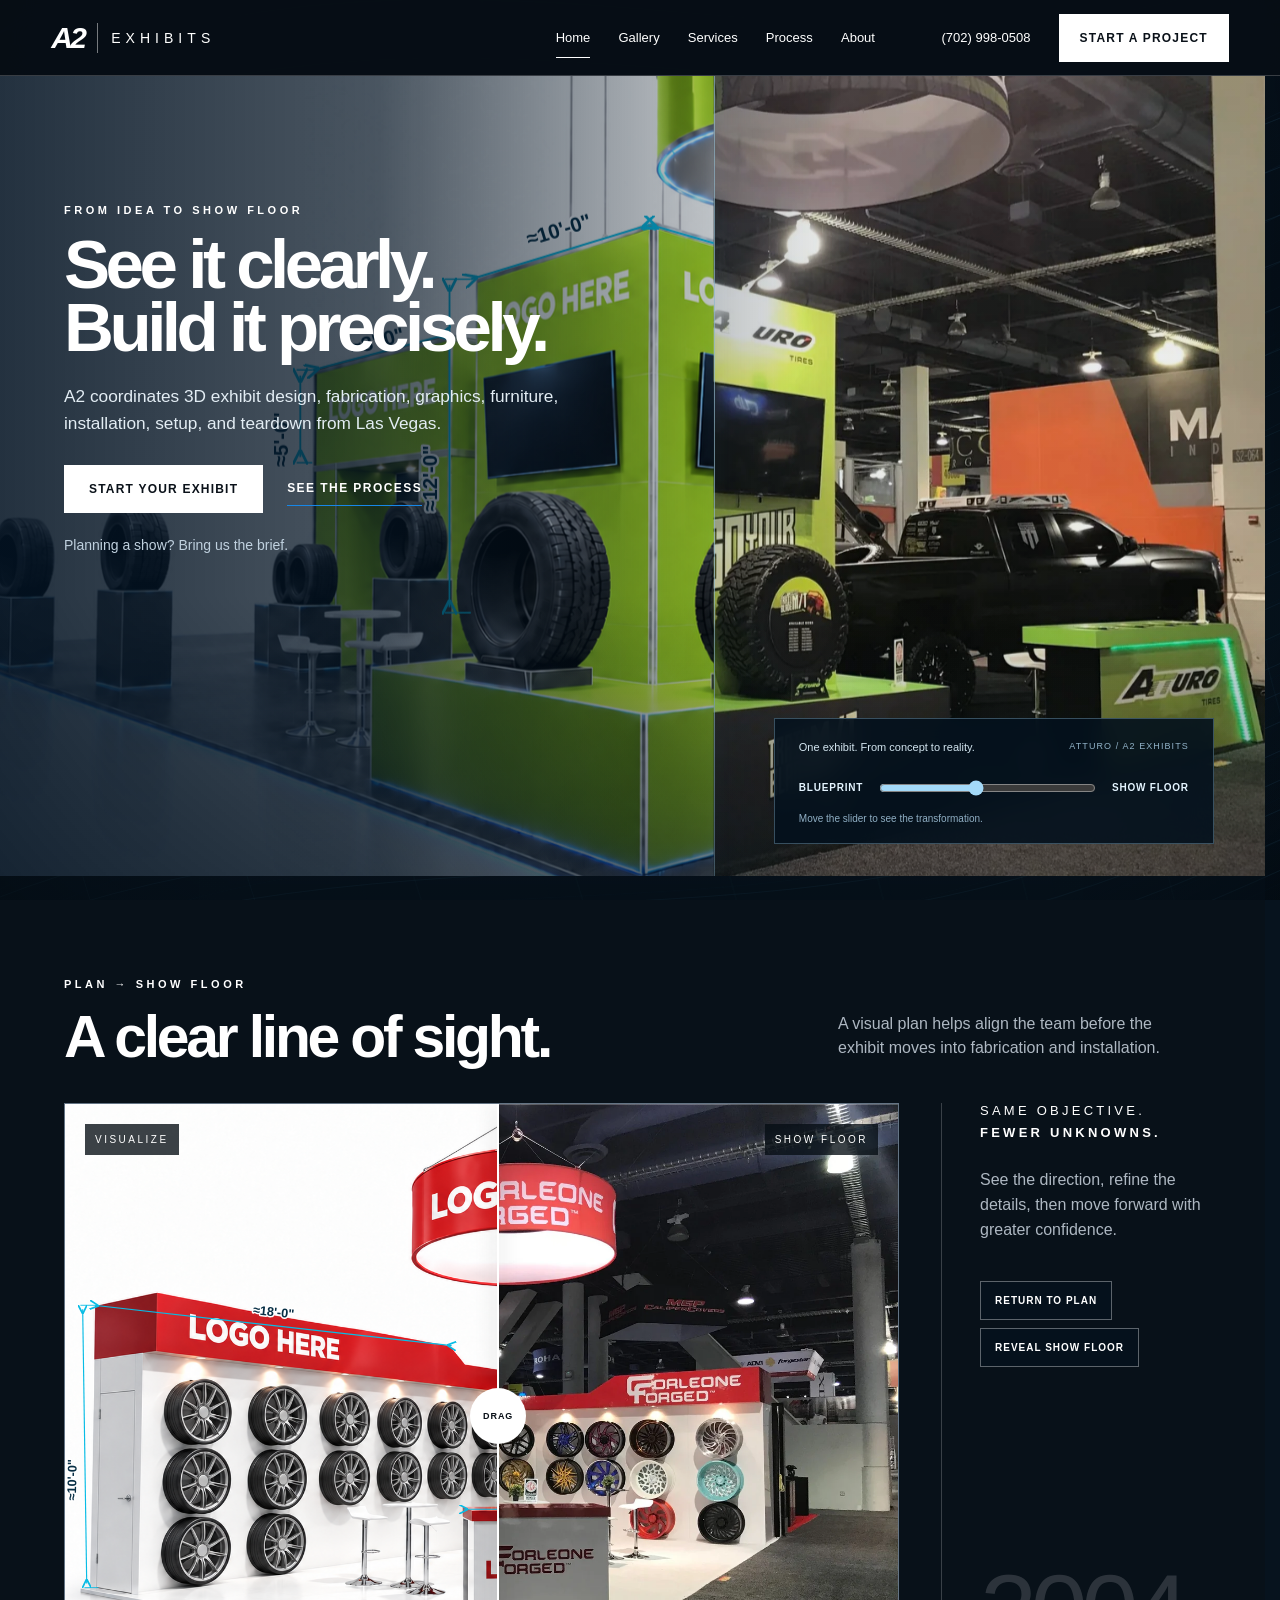
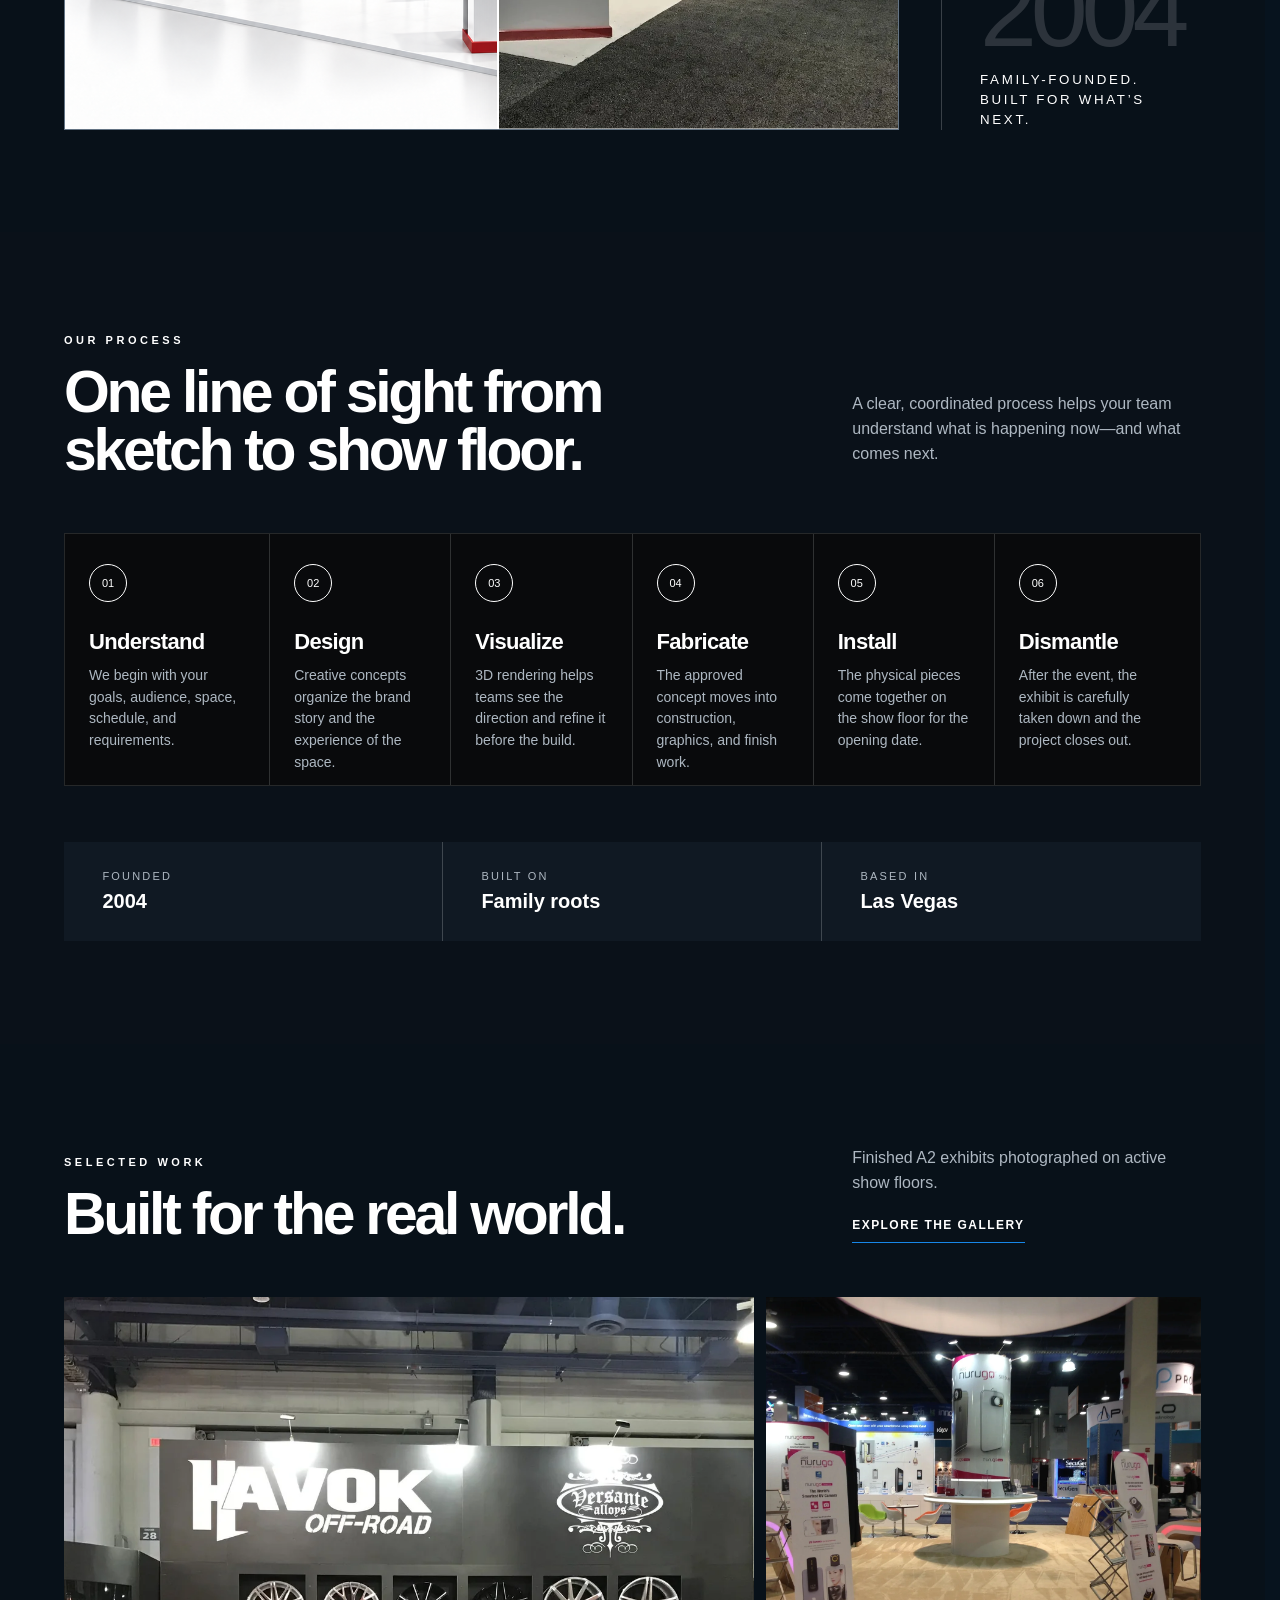
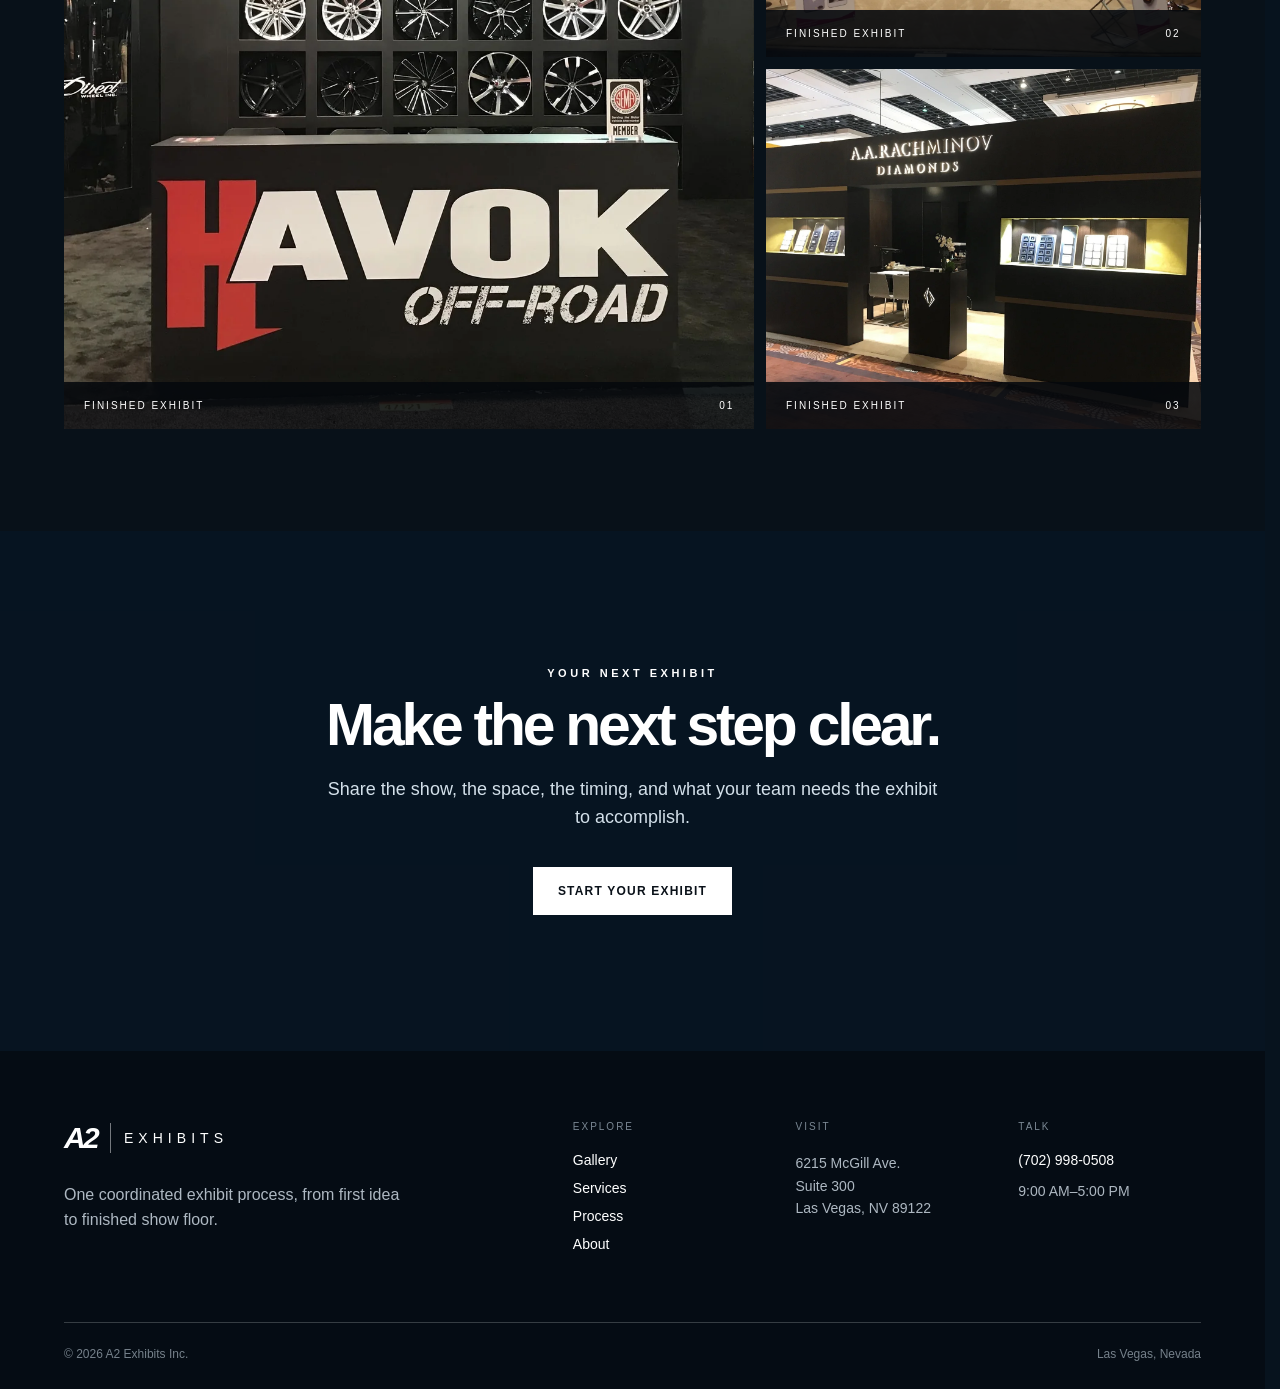
==== commit e9567b83: "Let visitors choose their show on the project form and send that choice to Brevo." ====
--- a/index.html
+++ b/index.html
@@ -1,4 +1,4 @@
-<!doctype html><html lang="en"><head><meta charset="UTF-8"/><meta name="viewport" content="width=device-width,initial-scale=1"/><meta name="description" content="A2 Exhibits coordinates trade show exhibit design, fabrication, graphics, furniture, installation, setup, and teardown from Las Vegas."/><meta name="theme-color" content="#071018"/><meta property="og:title" content="A2 Exhibits | From Idea to Show Floor"/><meta property="og:description" content="One coordinated exhibit process from design through the finished show floor."/><meta property="og:type" content="website"/><title>A2 Exhibits | From Idea to Show Floor</title><script type="application/ld+json">{"@context":"https://schema.org","@type":"LocalBusiness","name":"A2 Exhibits Inc.","foundingDate":"2004","telephone":"+1-702-998-0508","address":{"@type":"PostalAddress","streetAddress":"6215 McGill Ave. Suite 300","addressLocality":"Las Vegas","addressRegion":"NV","postalCode":"89122","addressCountry":"US"}}</script><link rel="stylesheet" href="./assets/dimensions-overlays.css"/>  <script type="module" crossorigin src="./assets/main-DVkPFpyv.js"></script>
+<!doctype html><html lang="en"><head><meta charset="UTF-8"/><meta name="viewport" content="width=device-width,initial-scale=1"/><meta name="description" content="A2 Exhibits coordinates trade show exhibit design, fabrication, graphics, furniture, installation, setup, and teardown from Las Vegas."/><meta name="theme-color" content="#071018"/><meta property="og:title" content="A2 Exhibits | From Idea to Show Floor"/><meta property="og:description" content="One coordinated exhibit process from design through the finished show floor."/><meta property="og:type" content="website"/><title>A2 Exhibits | From Idea to Show Floor</title><script type="application/ld+json">{"@context":"https://schema.org","@type":"LocalBusiness","name":"A2 Exhibits Inc.","foundingDate":"2004","telephone":"+1-702-998-0508","address":{"@type":"PostalAddress","streetAddress":"6215 McGill Ave. Suite 300","addressLocality":"Las Vegas","addressRegion":"NV","postalCode":"89122","addressCountry":"US"}}</script><link rel="stylesheet" href="./assets/dimensions-overlays.css"/>  <script type="module" crossorigin src="./assets/main-DVkPFpyv.js?v=shows2"></script>
   <link rel="stylesheet" crossorigin href="./assets/main-DyNhfDMT.css">
 </head><body data-page="home"><div id="root"></div><!-- Brevo Conversations {literal} -->
 <script>
@@ -14,6 +14,74 @@
     })(document, window, 'BrevoConversations');
 </script>
 <!-- /Brevo Conversations {/literal} -->
+<script src="https://cdn.brevo.com/js/sdk-loader.js" async></script>
+<script>
+  window.Brevo = window.Brevo || [];
+  Brevo.push(["init", { client_key: "1exoqr4w5oekx4gozpxlnbjh" }]);
+  document.addEventListener("submit", function (event) {
+    var form = event.target;
+    if (!form || !form.classList || !form.classList.contains("project-form")) return;
+    var data = new FormData(form);
+    var email = String(data.get("email") || "").trim();
+    if (!email) return;
+    var parts = String(data.get("name") || "").trim().split(/\s+/);
+    var first = parts.shift() || "";
+    var last = parts.join(" ");
+    var text = function (name) { return String(data.get(name) || "").trim(); };
+    var many = function (name) { return data.getAll(name).map(String).filter(Boolean); };
+    var showName = text("event");
+    if (showName === "Other" && text("event_other")) showName = text("event_other");
+    var attributes = {
+      FIRSTNAME: first,
+      LASTNAME: last,
+      PHONE: text("phone"),
+      COMPANY: text("company"),
+      JOB_TITLE: text("job"),
+      WEBSITE: text("website"),
+      PREFERRED_CONTACT: text("contact_method") ? [text("contact_method")] : [],
+      SHOW_NAME: showName,
+      SHOW_CITY: text("city"),
+      SHOW_VENUE: text("venue"),
+      SHOW_START_DATE: text("start_date"),
+      SHOW_END_DATE: text("end_date"),
+      MOVE_IN_DATE: text("move_in"),
+      BOOTH_NUMBER: text("booth"),
+      BOOTH_SIZE: text("size"),
+      PROJECT_TYPE: text("project_type") ? [text("project_type")] : [],
+      BUDGET_RANGE: text("budget") ? [text("budget")] : [],
+      PRIMARY_GOAL: text("goal") ? [text("goal")] : [],
+      EXPECTED_VISITORS: text("visitors"),
+      DECISION_DATE: text("decision"),
+      SERVICE_NEEDS: many("services"),
+      FEATURES_NEEDED: many("features"),
+      DESIGN_ASSETS: text("assets"),
+      PROJECT_NOTES: text("message"),
+      OPT_IN: data.get("consent") === "yes"
+    };
+    Object.keys(attributes).forEach(function (key) {
+      var value = attributes[key];
+      if (value === "" || (Array.isArray(value) && value.length === 0)) delete attributes[key];
+    });
+    var properties = {
+      email: email,
+      email_id: email,
+      FIRSTNAME: first,
+      LASTNAME: last,
+      COMPANY: text("company"),
+      PHONE: text("phone"),
+      SHOW_NAME: showName
+    };
+    Brevo.push(["identify", { email: email, identifiers: { email_id: email }, attributes: attributes }]);
+    Brevo.push(["track", "new_client_brief", properties, { email: email, company: text("company"), show: showName }]);
+  }, true);
+  document.addEventListener("change", function (event) {
+    var field = event.target;
+    if (!field || field.name !== "event" || !field.form) return;
+    var other = field.form.querySelector('[name="event_other"]');
+    if (!other) return;
+    other.required = field.value === "Other";
+  });
+</script>
 <script>
   (function () {
     function syncChat() {
